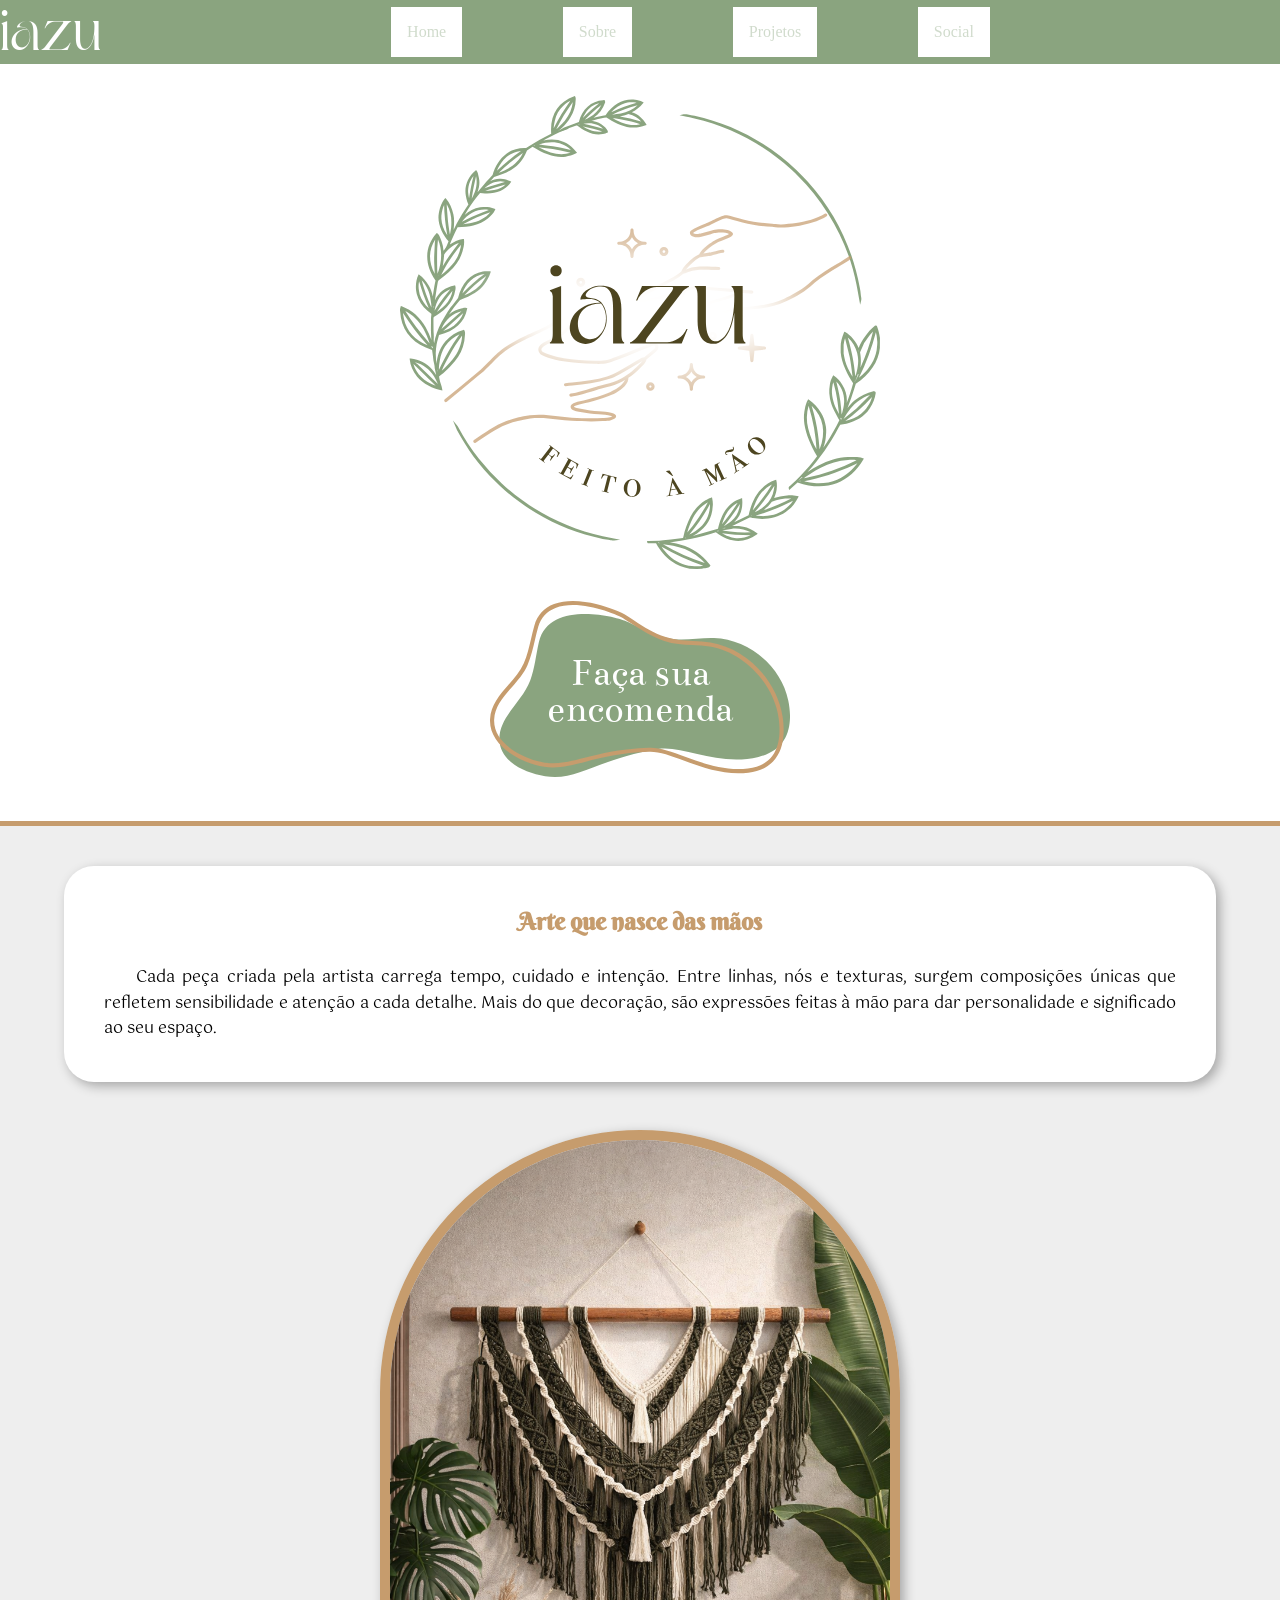
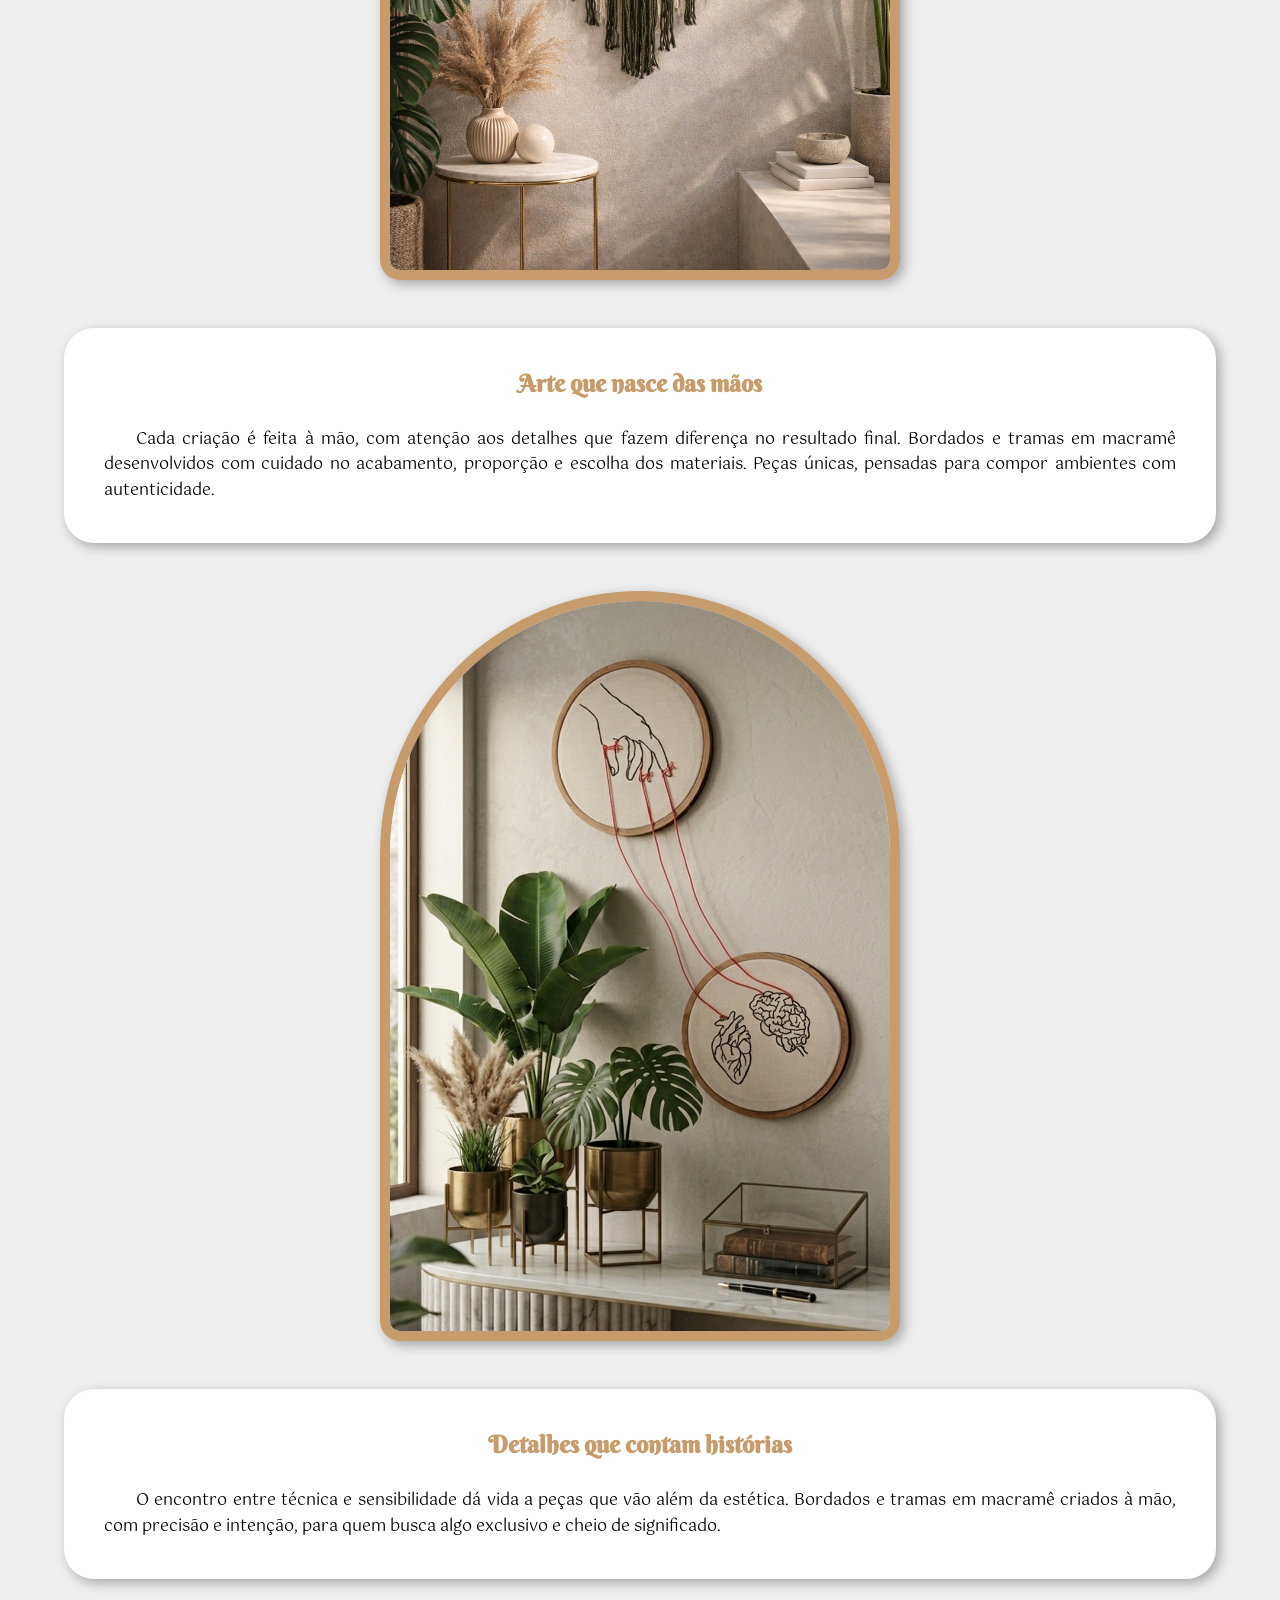
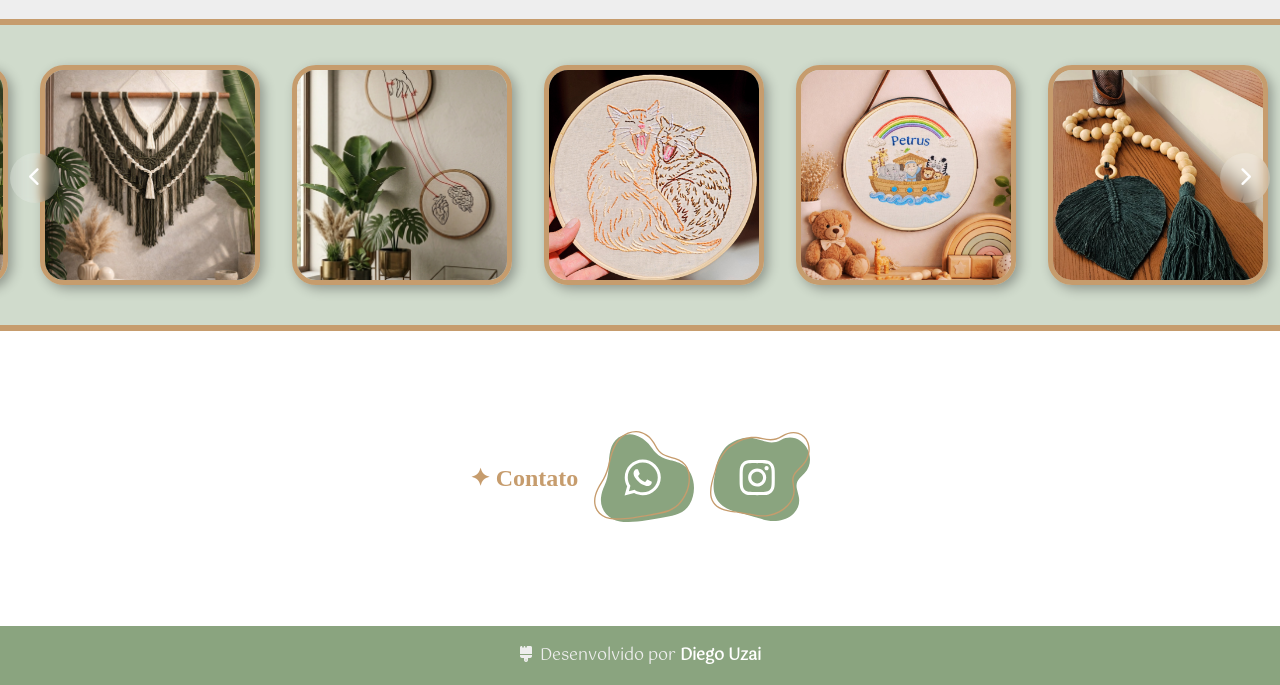
==== index.html @ a3e5a500 "ok" ====
<!doctype html>
<html lang="pt-br">
  <head>
    <meta charset="UTF-8" />
    <meta name="viewport" content="width=device-width, initial-scale=1.0" />
    <link rel="preconnect" href="https://fonts.googleapis.com">
    <link rel="preconnect" href="https://fonts.gstatic.com" crossorigin>
    <link href="https://fonts.googleapis.com/css2?family=Bentham&family=Berkshire+Swash&family=Gotu&display=swap" rel="stylesheet">
    <link rel="shortcut icon" href="img/favicon.svg" type="image/x-icon">

    <link rel="stylesheet" href="https://cdnjs.cloudflare.com/ajax/libs/font-awesome/6.5.0/css/all.min.css">

    <!-- Descrição (SEO) -->
    <meta
      name="description"
      content="Artesanato, handmade, feito à mão. Bordado, macrame, croche."
    />
    <title>IAZU Handmade</title>
    <link rel="stylesheet" href="style/style.css" />
  </head>
  <body>
    <header>

      <!-- Burger -->
      <button class="burger" id="burger">
        <span></span>
        <span></span>
        <span></span>
      </button>

      <a href="#home" class="logo-header">iazu</a>

      <nav id="nav" class="nav">
        <ul>
          <li><a href="#hero">Home</a></li>
          <li><a href="#sobre">Sobre</a></li>
          <li><a href="#projetos">Projetos</a></li>
          <li><a href="#social">Social</a></li>
        </ul>
      </nav>
    </header>

        <!-- Burger -->
    <div class="overlay" id="overlay"></div>
        
      <!-- HERO  -->
      <section id="hero" class="hero">
        <div class="logo">
          <img src="img/logo-r.svg" alt="Logo do site iazu" />
        </div>

        <div class="cta-button">
          <a href="https://wa.me/5543999627925?text=Olá%20gostaria%20de%20mais%20informações." target="_blank" rel="noopener noreferrer nofollow">
            <h2>Faça sua <br>encomenda</h2>
            <img src="img/cta-button.svg" alt="Botão para fazer encomendas" class="cta">
          </a>
        </div>
      </section>

      <!-- FIM HERO  -->

      <div class="line">
          <span></span>
        </div>
      

        <main>
          <div class="teste">
            <section>
              <div class="card">
                <h2>Arte que nasce das mãos</h2>
                <p>Cada peça criada pela artista carrega tempo, cuidado e intenção. Entre linhas, nós e texturas, surgem composições únicas que refletem sensibilidade e atenção a cada detalhe. Mais do que decoração, são expressões feitas à mão para dar personalidade e significado ao seu espaço.</p>
              </div>
            </section>
            <section class="arco">
              <div class="frame">
                <img src="img/pics/ft01.png" alt="">
              </div>
            </section>
            <section>
              <div class="card">
                <h2>Arte que nasce das mãos</h2>
                <p>Cada criação é feita à mão, com atenção aos detalhes que fazem diferença no resultado final. Bordados e tramas em macramê desenvolvidos com cuidado no acabamento, proporção e escolha dos materiais. Peças únicas, pensadas para compor ambientes com autenticidade.</p>
              </div>
            </section>
            <section class="arco">
              <div class="frame">
                <img src="img/pics/ft02.png" alt="">
              </div>
            </section>
            <section>
              <div class="card">
                <h2>Detalhes que contam histórias</h2>
                <p>O encontro entre técnica e sensibilidade dá vida a peças que vão além da estética. Bordados e tramas em macramê criados à mão, com precisão e intenção, para quem busca algo exclusivo e cheio de significado.</p>
              </div>
            </section>
          </div>
        </main>
        <div class="line">
          <span></span>
        </div>
      </section>

      <!-- GALERIA DE FOTOS -->

      <section class="gallery">

        <button class="gallery-prev">
          <i class="fa-solid fa-chevron-left"></i>
        </button>

        <div class="gallery-track">
          <img src="img/pics/ft01.png" alt="Projeto 1">
          <img src="img/pics/ft02.png" alt="Projeto 2">
          <img src="img/pics/ft03.jpg" alt="Projeto 3">
          <img src="img/pics/ft04.jpg" alt="Projeto 4">
          <img src="img/pics/ft05.jpg" alt="Projeto 5">
          <img src="img/pics/ft06.jpg" alt="Projeto 6">
          <img src="img/pics/ft07.jpg" alt="Projeto 7">
          <img src="img/pics/ft08.jpg" alt="Projeto 8">
          <img src="img/pics/ft09.jpg" alt="Projeto 9">
          <img src="img/pics/ft10.jpg" alt="Projeto 10">
          <img src="img/pics/ft11.jpg" alt="Projeto 11">
          <img src="img/pics/ft12.jpg" alt="Projeto 12">
          <img src="img/pics/ft13.jpg" alt="Projeto 13">
          <img src="img/pics/ft14.jpg" alt="Projeto 14">
          <img src="img/pics/ft15.jpg" alt="Projeto 15">
          <img src="img/pics/ft16.jpg" alt="Projeto 16">
          <img src="img/pics/ft17.jpg" alt="Projeto 17">
          <img src="img/pics/ft18.jpg" alt="Projeto 18">
          <img src="img/pics/ft19.jpg" alt="Projeto 19">
          <img src="img/pics/ft20.jpg" alt="Projeto 20">
          <img src="img/pics/ft21.jpg" alt="Projeto 21">
          <img src="img/pics/ft22.jpg" alt="Projeto 22">
          <img src="img/pics/ft23.jpg" alt="Projeto 23">
        </div>

        <button class="gallery-next">
          <i class="fa-solid fa-chevron-right"></i>
        </button>
        <div class="line">
          <span></span>
        </div>

      </section>

      <section class="contato">
        <h2>✦ Contato</h2>

        <div class="cta-button">
          <a href="https://wa.me/5543999627925?text=Olá%20gostaria%20de%20mais%20informações." target="_blank" rel="noopener noreferrer nofollow">
            <img src="img/whats.svg" alt="Botão para etrar em contato pelo whatsapp" class="cta">
          </a>
        </div>

        <div class="cta-button">
          <a href="https://www.instagram.com/iazu_handmade" target="_blank" rel="noopener noreferrer nofollow">
            <img src="img/inst.svg" alt="Botão para ir para o instagram" class="cta">
          </a>
        </div>
      </section>
      






      
      <div class="lightbox" id="lightbox">
        <img src="" alt="">
          <button class="prev">&#10094;</button>
          <!-- <img src="img/favicon.svg" alt=""> -->
          <button class="next">&#10095;</button>
      </div>
          
      <script src="script.js"></script> <!-- Burger -->
  </body>
  <footer>
    <i class="fa-solid fa-brush"></i>&nbsp;&nbsp;Desenvolvido por <a href="https://wa.me/5543984137674">Diego Uzai</a>
  </footer>
</html>
---- style/style.css ----
@charset "UTF-8";

/* ============================================================
   RESET
   ============================================================ */
* {
  margin: 0;
  padding: 0;
  box-sizing: border-box;
}

/* ============================================================
   FONTES
   ============================================================ */
@font-face {
  font-family: 'Dream Avenue';
  src: url('../fonts/dream-avenue.woff2') format('woff2'),
       url('../fonts/dream-avenue.woff') format('woff');
  font-weight: normal;
  font-style: normal;
}

.berkshire-swash-regular {
  font-family: "Berkshire Swash", serif;
  font-weight: 400;
  font-style: normal;
}
.gotu-regular {
  font-family: "Gotu", sans-serif;
  font-weight: 400;
  font-style: normal;
}
.bentham-regular {
  font-family: "Bentham", serif;
  font-weight: 400;
  font-style: normal;
}

/* ============================================================
   VARIÁVEIS
   ============================================================ */
:root {
  --marrom: #4d4520;
  --mostarda: #C69C6D;
  --verde: #8aa47f;
  --verde-cla: #d0dbcc;
  --cinza-t: #727272;
  --cinza-c: #EEEEEE;
  --branco: #ffffff;
  --titulo: "Berkshire Swash", serif;
  --texto: "Gotu", sans-serif;
  --serif: "Bentham", serif;
}

/* ============================================================
   HEADER
   ============================================================ */
header {
  display: flex;
  height: 4rem;
  background-color: var(--verde);
  align-items: center;
}

header .logo-header {
  text-decoration: none;
  color: var(--branco);
  font-family: 'Dream Avenue' !important;
  font-size: 3.75rem;
}

/* ============================================================
   NAVEGAÇÃO — base: mobile (nav fechada, burger visível)
   ============================================================ */
.burger {
  display: flex; /* visível no mobile */
  padding: 0 1.25rem;
  flex-direction: column;
  gap: 0.375rem;
  background: none;
  border: none;
  cursor: pointer;
}

.burger span {
  border-radius: 5px;
  width: 2.2rem;
  height: 0.3rem;
  background: white;
}

.nav {
  /* mobile: nav fica fora da tela à direita */
  position: fixed;
  z-index: 1000;
  top: 0;
  right: -100%;
  width: 250px;
  height: 100vh;
  background: #8fa17f;
  transition: right 0.3s;
  padding-top: 80px;
}

.nav ul {
  display: flex;
  flex-direction: column;
  gap: 20px;
  padding-left: 20px;
  list-style: none;
}

.nav a {
  display: flex;
  background-color: var(--branco);
  padding: 1rem;
  color: var(--verde-cla);
  text-decoration: none;
}

.nav.active {
  right: 0;
}

.overlay {
  position: fixed;
  z-index: 900;
  inset: 0;
  background: #ffffff74;
  display: none;
}

.overlay.active {
  display: block;
}

/* ============================================================
   HERO
   ============================================================ */
.hero .logo {
  padding: 2rem 0;
  background-color: var(--branco);
}

.hero .logo img {
  display: flex;
  margin: auto;
  width: 85vw;
  max-width: 30rem;
}

/* ============================================================
   BOTÃO CTA
   ============================================================ */
  .cta-button{
    transition: .2s;
  }

  .hero .cta-button {
  display: flex;
  width: clamp(180px, 60vw, 300px);
  margin: 0 auto 2.5rem;
  justify-content: center;
}

.hero .cta-button a {
  position: relative;
  display: inline-block;
  text-decoration: none;
}

.hero .cta-button h2 {
  position: absolute;
  top: 50%;
  left: 50%;
  transform: translate(-50%, -50%);
  font-size: clamp(1.2rem, 8vw, 2.5rem);
  font-family: var(--serif);
  line-height: 0.9;
  font-weight: 10;
  color: var(--branco);
  text-align: center;
  z-index: 2;
}

.hero .cta-button img {
  width: 100%;
}

/* ============================================================
   LINHA DECORATIVA
   ============================================================ */
.line {
  height: 0.35rem;
  background: var(--mostarda);
}

/* ============================================================
   MAIN
   ============================================================ */
main {
  background-color: var(--cinza-c);
  padding: 2.5rem 0;
}

/* ============================================================
   CARDS
   ============================================================ */
.card {
  display: flex;
  margin: auto;
  flex-direction: column;
  width: 90vw;
  padding: 2.5rem;
  background-color: #ffffff;
  border-radius: 1.875rem;
  box-shadow: 0.25rem 0.25rem 0.75rem rgba(0, 0, 0, 0.3);
}

.card h2 {
  color: var(--mostarda);
  font-family: var(--titulo);
  text-align: center;
  padding-bottom: 1.8rem;
}

.card p {
  font-family: var(--texto);
  text-align: justify;
  line-height: 1.6;
  text-indent: 2em;
}

/* ============================================================
   ARCO / FRAME
   ============================================================ */
.frame {
  display: flex;
  margin: 3rem auto;
  border: 10px solid var(--mostarda);
  width: 90vw;
  max-width: 520px;
  aspect-ratio: 520 / 750;
  border-radius: 50% 50% 20px 20px / 35% 35% 20px 20px;
  overflow: hidden;
  box-shadow: 0.25rem 0.25rem 0.75rem rgba(0, 0, 0, 0.3);
}

.frame img {
  width: 100%;
  height: 100%;
  object-fit: cover;
}

/* ============================================================
   GALERIA — base: mobile (setas escondidas, scroll livre)
   ============================================================ */
.gallery {
  position: relative;
}

/* Setas escondidas no mobile — o usuário arrasta com o dedo */
.gallery-prev,
.gallery-next {
  display: none;
}

.gallery-track {
  background-color: var(--verde-cla);
  display: flex;
  gap: 2rem;
  overflow-x: auto;
  cursor: grab;
  scroll-snap-type: x mandatory;
  scroll-behavior: smooth;
  padding: 2.5rem;
  user-select: none;
  -webkit-user-drag: none;
}

.gallery-track img {
  flex: 0 0 auto;
  width: clamp(165px, 40vw, 220px);
  height: clamp(165px, 40vw, 220px);
  object-fit: cover;
  border-radius: 1.5rem;
  border: 5px solid var(--mostarda);
  box-shadow: 0.25rem 0.25rem 0.75rem rgba(0, 0, 0, 0.3);
  cursor: pointer;
  -webkit-user-drag: none;
  transition: transform 0.35s ease, box-shadow 0.35s ease;
}

.gallery-track img:hover {
  transform: scale(1.05);
  box-shadow: 0 6px 18px rgba(0, 0, 0, 0.25);
}

.gallery-track.dragging {
  cursor: grabbing;
}

.gallery-track::-webkit-scrollbar {
  display: none;
}

/* ============================================================
   LIGHTBOX
   ============================================================ */
.lightbox {
  position: fixed;
  inset: 0;
  background: rgba(0, 0, 0, 0.9);
  display: flex;
  justify-content: center;
  align-items: center;
  opacity: 0;
  pointer-events: none;
  transition: opacity 0.3s;
  z-index: 9999;
}

.lightbox img {
  max-width: 90%;
  max-height: 90%;
  border-radius: 1rem;
  transition: transform 0.3s ease, opacity 0.3s ease;
}

.lightbox.active {
  opacity: 1;
  pointer-events: all;
}

.lightbox button {
  position: absolute;
  top: 50%;
  transform: translateY(-50%);
  width: 50px;
  height: 50px;
  display: flex;
  align-items: center;
  justify-content: center;
  background: rgba(255, 255, 255, 0.2);
  border: none;
  color: white;
  font-size: 1.2rem;
  cursor: pointer;
  border-radius: 50%;
  backdrop-filter: blur(5px);
}

.prev { left: 30px; }
.next { right: 30px; }

/* CONTATO */

.contato{
  display: flex;
  justify-content: center;
  align-items: center;
  gap: 1rem;
  padding: 100px;
}

.contato .cta-button{
  width: clamp(90px, 100px, 120px);
}

.contato h2{
  color: var(--mostarda);
}

footer{
  text-align: center;
  font-size: 1rem;
  background-color: var(--verde);
  font-family: "Gotu", sans-serif;;
  color: var(--cinza-c);
  padding: 1rem;
}

footer a{
  font-weight:bold;
  text-decoration: none;
  color: var(--branco);
  transition: .2s;
}

footer a:hover{
  color:rgb(84, 106, 48)
}

.cta-button:hover{
  transform: translateY(-3px) scale(1.05);
}

/* ============================================================
   BREAKPOINT — tablet e desktop (min-width: 769px)
   Tudo que MUDA ou APARECE a partir do tablet entra aqui.
   ============================================================ */
@media (min-width: 769px) {

  /* Burger some — nav vira barra horizontal */
  .burger {
    display: none;
  }

  .nav {
    position: static;   /* sai do fixed, volta ao fluxo normal */
    width: 100%;
    height: auto;
    background: transparent;
    padding-top: 0;
    transition: none;
  }

  .nav ul {
    flex-direction: row;
    justify-content: space-evenly;
    max-width: 50rem;
    margin: auto;
    gap: 0;
    padding-left: 0;
  }

  /* Setas da galeria aparecem no tablet/desktop */
  .gallery-prev,
  .gallery-next {
    display: flex;
    position: absolute;
    top: 50%;
    transform: translateY(-50%);
    width: 50px;
    height: 50px;
    align-items: center;
    justify-content: center;
    background: rgba(255, 255, 255, 0.2);
    border: none;
    color: white;
    font-size: 1.2rem;
    cursor: pointer;
    z-index: 10;
    border-radius: 50%;
    backdrop-filter: blur(5px);
    transition: background 0.3s ease;
  }

  .gallery-prev:hover,
  .gallery-next:hover {
    background: rgba(255, 255, 255, 0.35);
  }

  .gallery-prev { left: 10px; }
  .gallery-next { right: 10px; }
}

/* ============================================================
   BREAKPOINT — desktop grande (min-width: 1024px)
   ============================================================ */
@media (min-width: 1024px) {
  /* ajustes para telas maiores futuramente */
}

/* ============================================================
   BREAKPOINT — telas muito largas (min-width: 1400px)
   ============================================================ */
@media (min-width: 1400px) {
  /* ajustes para monitores grandes futuramente */
}
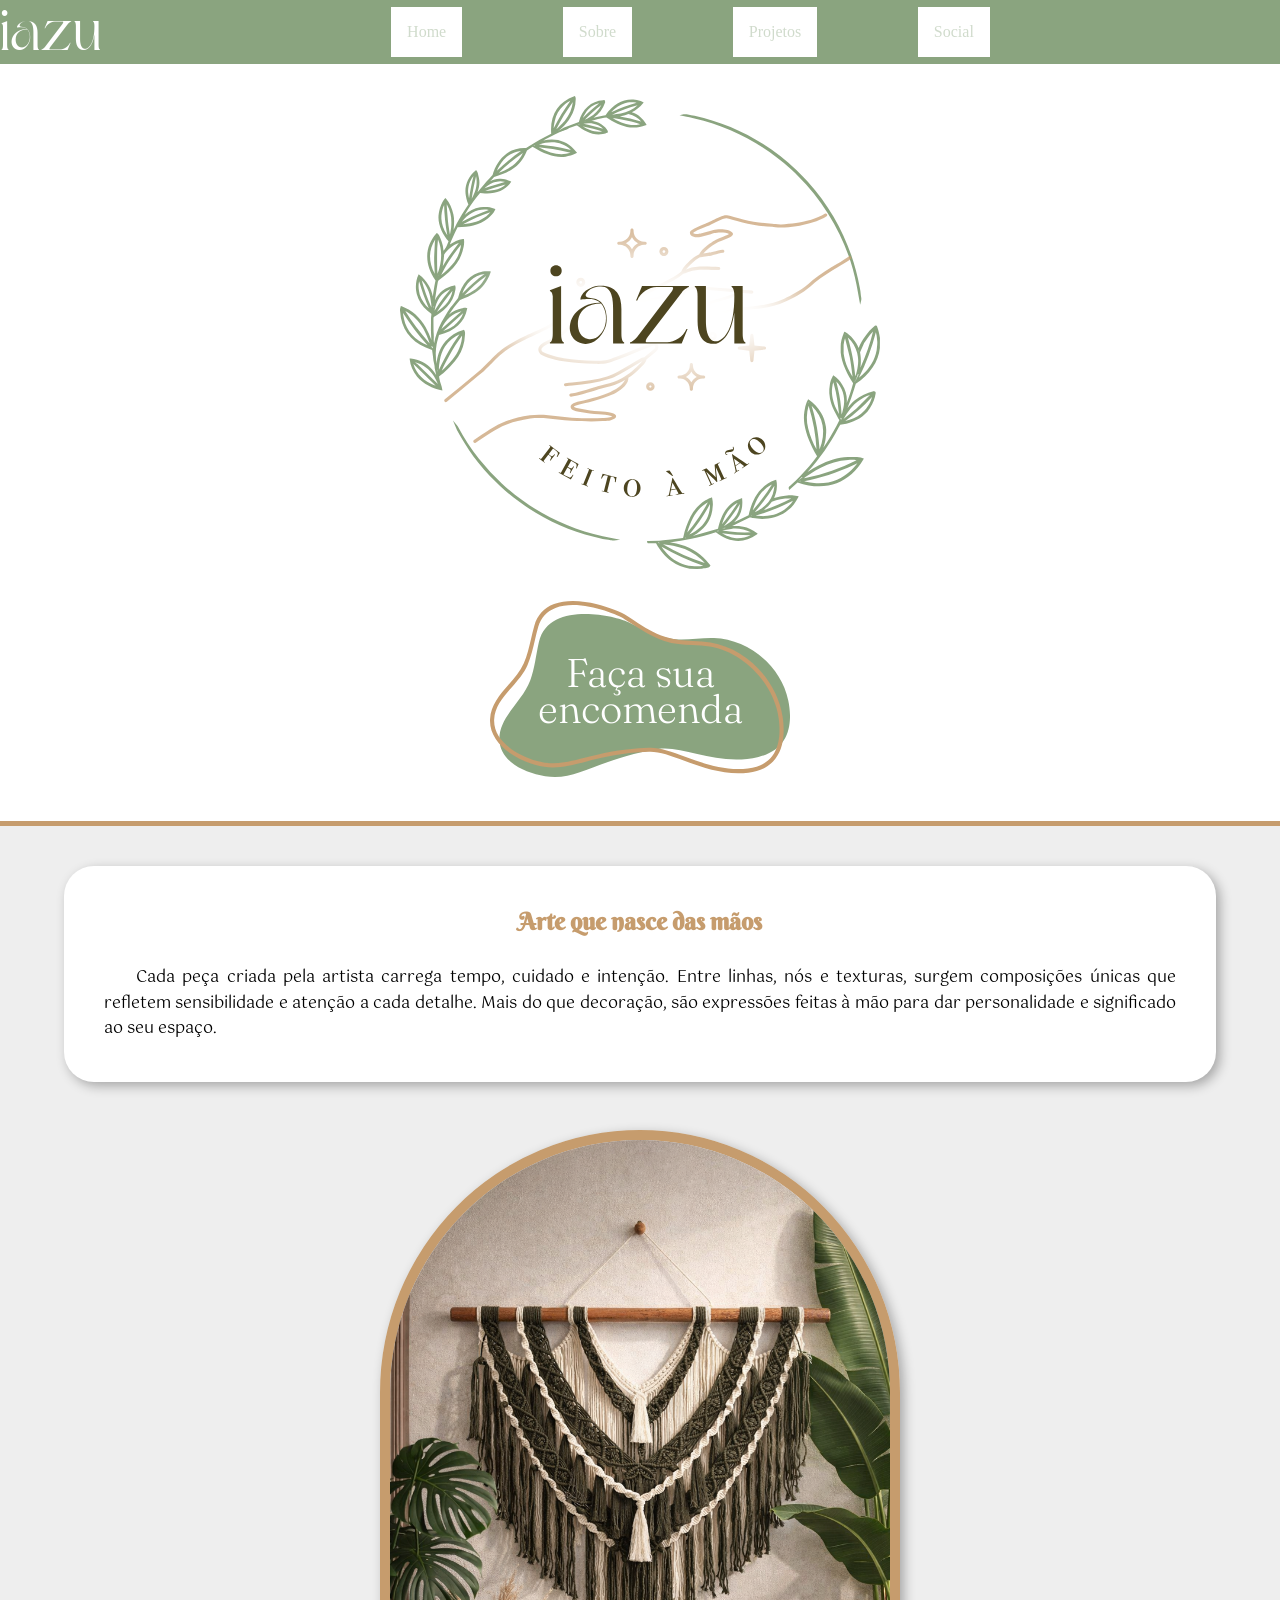
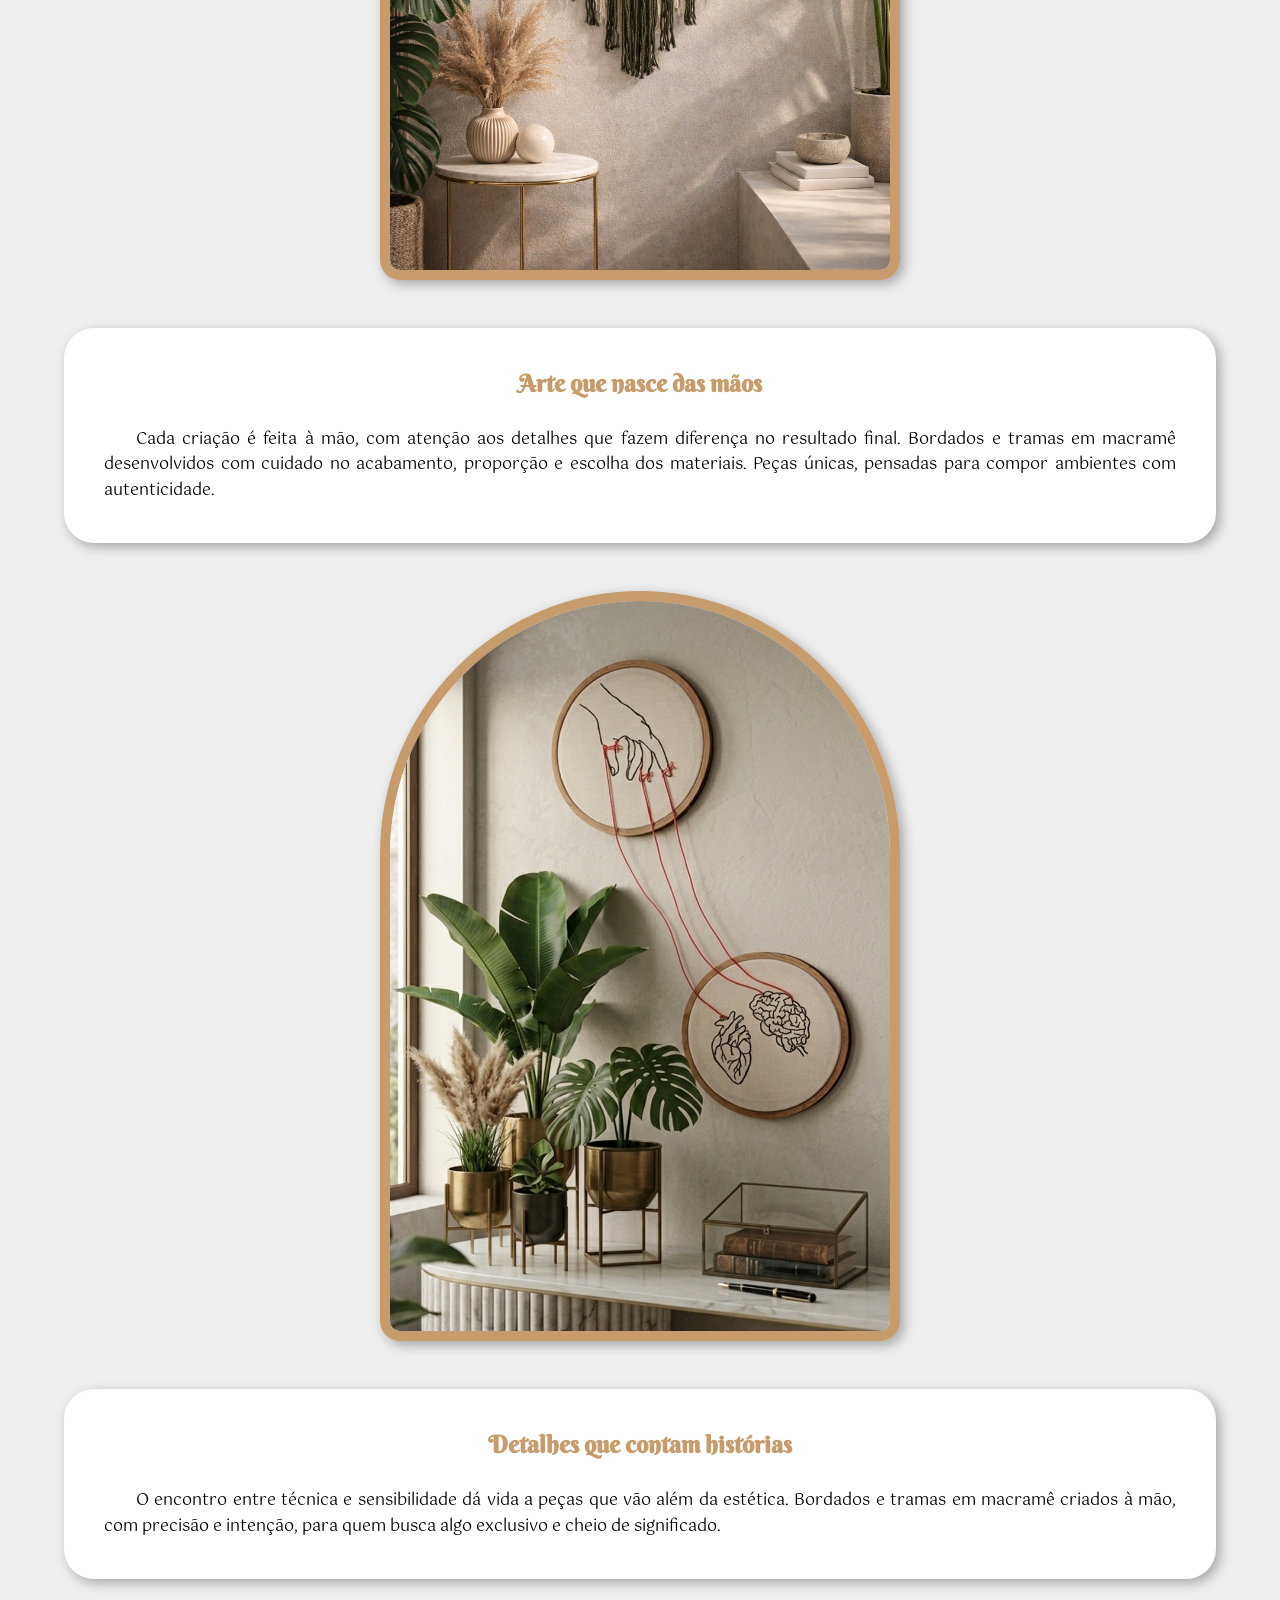
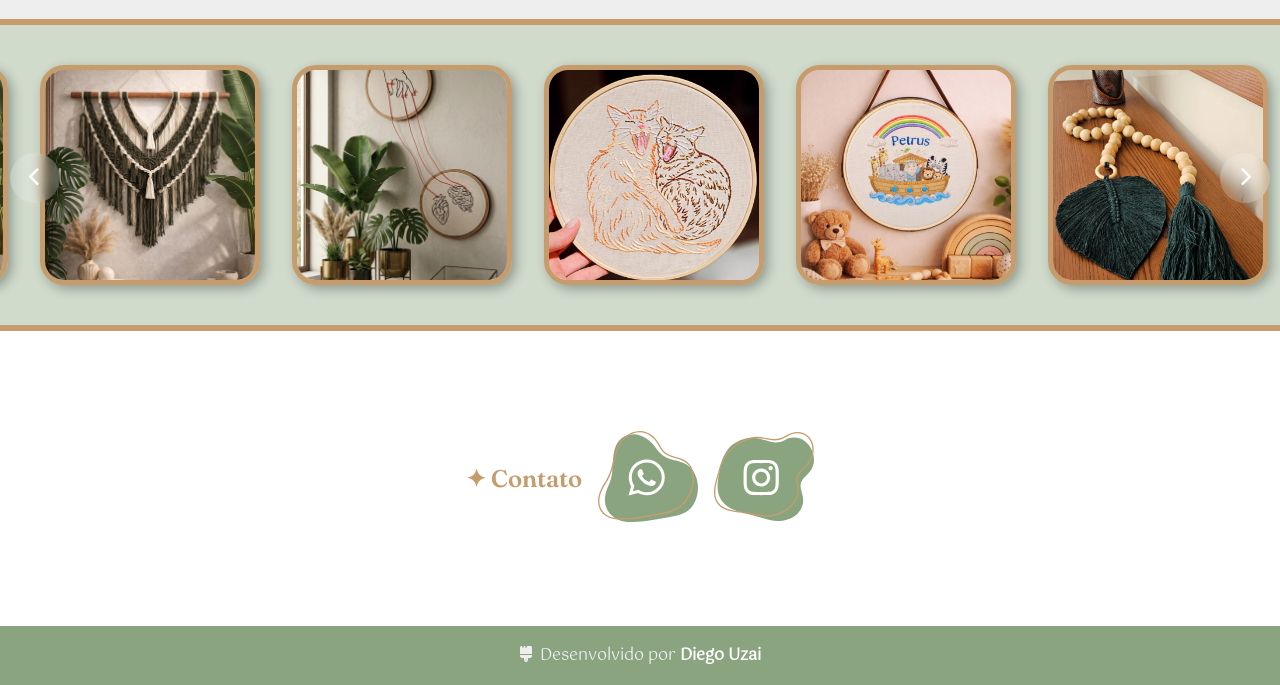
==== commit 70934a94: "font" ====
--- a/index.html
+++ b/index.html
@@ -7,6 +7,7 @@
     <link rel="preconnect" href="https://fonts.gstatic.com" crossorigin>
     <link href="https://fonts.googleapis.com/css2?family=Bentham&family=Berkshire+Swash&family=Gotu&display=swap" rel="stylesheet">
     <link rel="shortcut icon" href="img/favicon.svg" type="image/x-icon">
+    <link href="https://fonts.googleapis.com/css2?family=Fraunces:ital,opsz,wght@0,9..144,100..900;1,9..144,100..900&display=swap" rel="stylesheet">
 
     <link rel="stylesheet" href="https://cdnjs.cloudflare.com/ajax/libs/font-awesome/6.5.0/css/all.min.css">
 
--- a/style/style.css
+++ b/style/style.css
@@ -34,6 +34,17 @@
   font-family: "Bentham", serif;
   font-weight: 400;
   font-style: normal;
+}
+
+
+.fraunces -<uniquifier> {
+  font-family: "Fraunces", serif;
+  font-optical-sizing: auto;
+  font-weight: <weight>;
+  font-style: normal;
+  font-variation-settings:
+    "SOFT" 0,
+    "WONK" 0;
 }
 
 /* ============================================================
@@ -49,7 +60,7 @@
   --branco: #ffffff;
   --titulo: "Berkshire Swash", serif;
   --texto: "Gotu", sans-serif;
-  --serif: "Bentham", serif;
+  --serif: "Fraunces", serif;
 }
 
 /* ============================================================
@@ -174,10 +185,10 @@
   top: 50%;
   left: 50%;
   transform: translate(-50%, -50%);
-  font-size: clamp(1.2rem, 8vw, 2.5rem);
+  font-size: clamp(1.2rem, 5.5vw, 2.5rem);
   font-family: var(--serif);
   line-height: 0.9;
-  font-weight: 10;
+  font-weight: 300;
   color: var(--branco);
   text-align: center;
   z-index: 2;
@@ -368,6 +379,8 @@
 }
 
 .contato h2{
+  font-family: var(--serif);
+  font-weight: 600;
   color: var(--mostarda);
 }
 
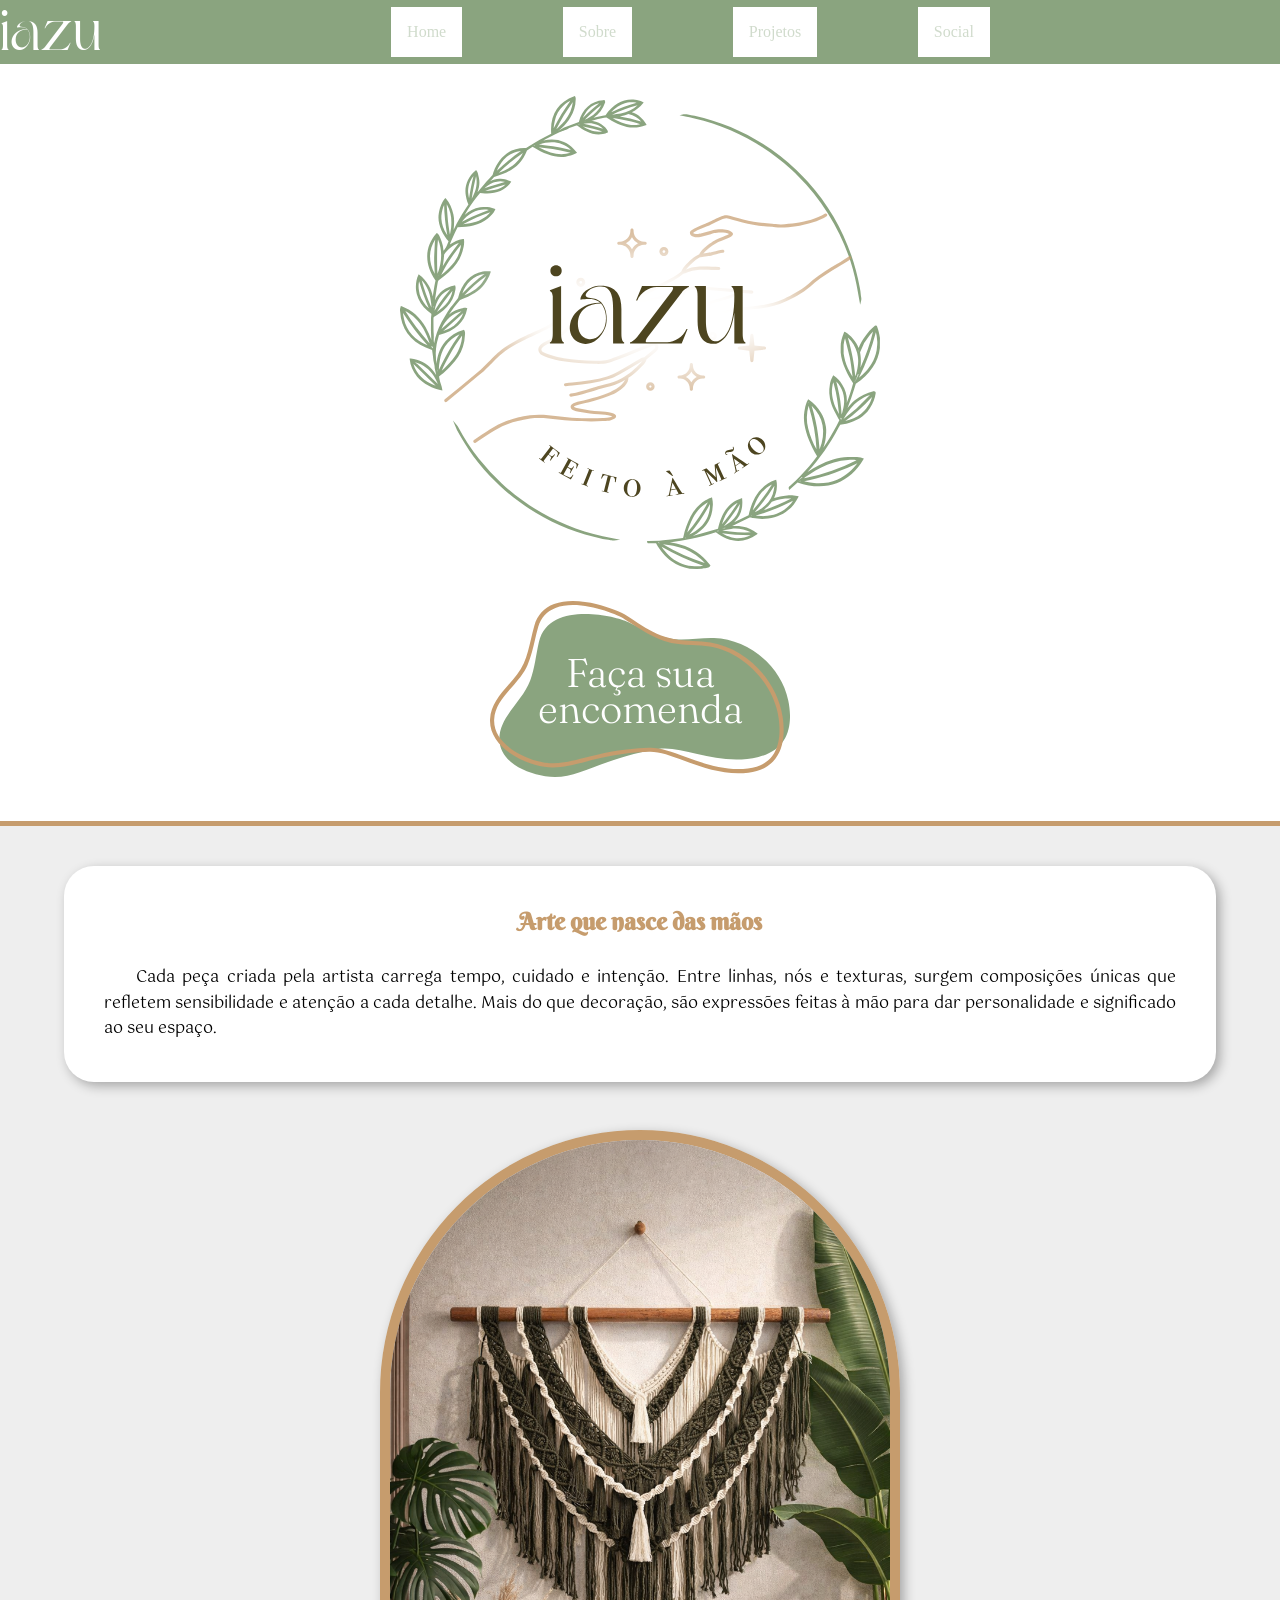
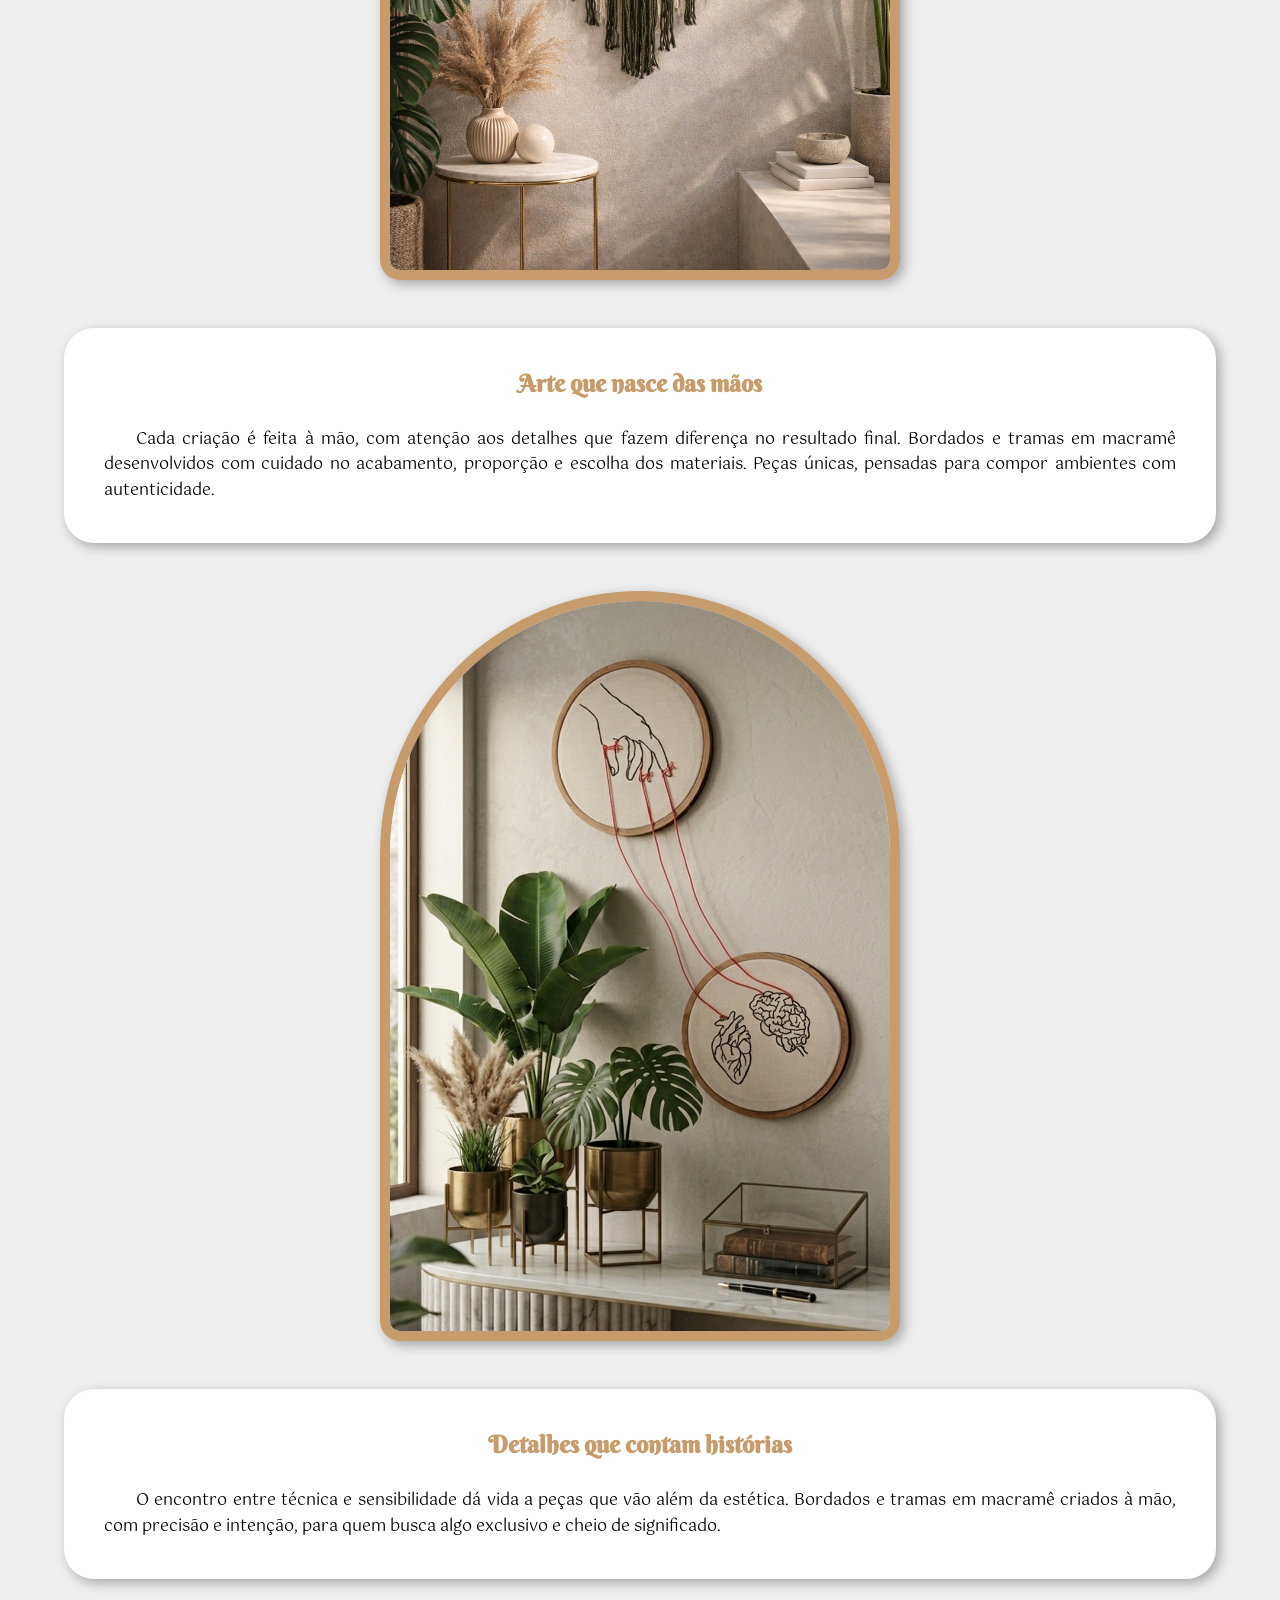
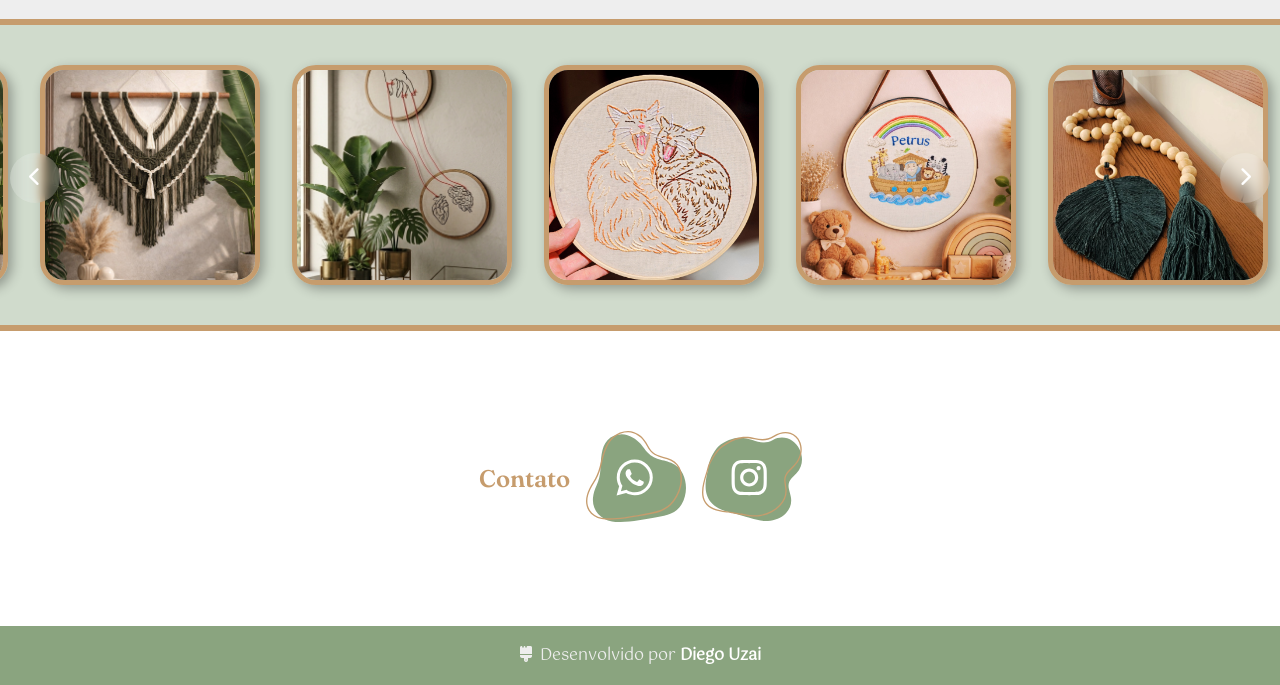
==== commit cb007886: "ok" ====
--- a/index.html
+++ b/index.html
@@ -146,7 +146,7 @@
       </section>
 
       <section class="contato">
-        <h2>✦ Contato</h2>
+        <h2>Contato</h2>
 
         <div class="cta-button">
           <a href="https://wa.me/5543999627925?text=Olá%20gostaria%20de%20mais%20informações." target="_blank" rel="noopener noreferrer nofollow">
@@ -160,6 +160,10 @@
           </a>
         </div>
       </section>
+     
+      <footer>
+        <i class="fa-solid fa-brush"></i>&nbsp;&nbsp;Desenvolvido por <a href="https://wa.me/5543984137674">Diego Uzai</a>
+      </footer>
       
 
 
@@ -177,7 +181,5 @@
           
       <script src="script.js"></script> <!-- Burger -->
   </body>
-  <footer>
-    <i class="fa-solid fa-brush"></i>&nbsp;&nbsp;Desenvolvido por <a href="https://wa.me/5543984137674">Diego Uzai</a>
-  </footer>
+  
 </html>
--- a/style/style.css
+++ b/style/style.css
@@ -37,10 +37,10 @@
 }
 
 
-.fraunces -<uniquifier> {
+.fraunces{
   font-family: "Fraunces", serif;
   font-optical-sizing: auto;
-  font-weight: <weight>;
+  font-weight: 500;
   font-style: normal;
   font-variation-settings:
     "SOFT" 0,
@@ -61,6 +61,7 @@
   --titulo: "Berkshire Swash", serif;
   --texto: "Gotu", sans-serif;
   --serif: "Fraunces", serif;
+  --shadow: 0.25rem 0.25rem 0.75rem rgba(0, 0, 0, 0.3);
 }
 
 /* ============================================================
@@ -225,7 +226,7 @@
   padding: 2.5rem;
   background-color: #ffffff;
   border-radius: 1.875rem;
-  box-shadow: 0.25rem 0.25rem 0.75rem rgba(0, 0, 0, 0.3);
+  box-shadow: var(--shadow);
 }
 
 .card h2 {
@@ -254,7 +255,7 @@
   aspect-ratio: 520 / 750;
   border-radius: 50% 50% 20px 20px / 35% 35% 20px 20px;
   overflow: hidden;
-  box-shadow: 0.25rem 0.25rem 0.75rem rgba(0, 0, 0, 0.3);
+  box-shadow: var(--shadow);
 }
 
 .frame img {
@@ -296,7 +297,7 @@
   object-fit: cover;
   border-radius: 1.5rem;
   border: 5px solid var(--mostarda);
-  box-shadow: 0.25rem 0.25rem 0.75rem rgba(0, 0, 0, 0.3);
+  box-shadow: var(--shadow);
   cursor: pointer;
   -webkit-user-drag: none;
   transition: transform 0.35s ease, box-shadow 0.35s ease;
@@ -371,7 +372,7 @@
   justify-content: center;
   align-items: center;
   gap: 1rem;
-  padding: 100px;
+  padding: 100px 0;
 }
 
 .contato .cta-button{
@@ -383,6 +384,7 @@
   font-weight: 600;
   color: var(--mostarda);
 }
+
 
 footer{
   text-align: center;
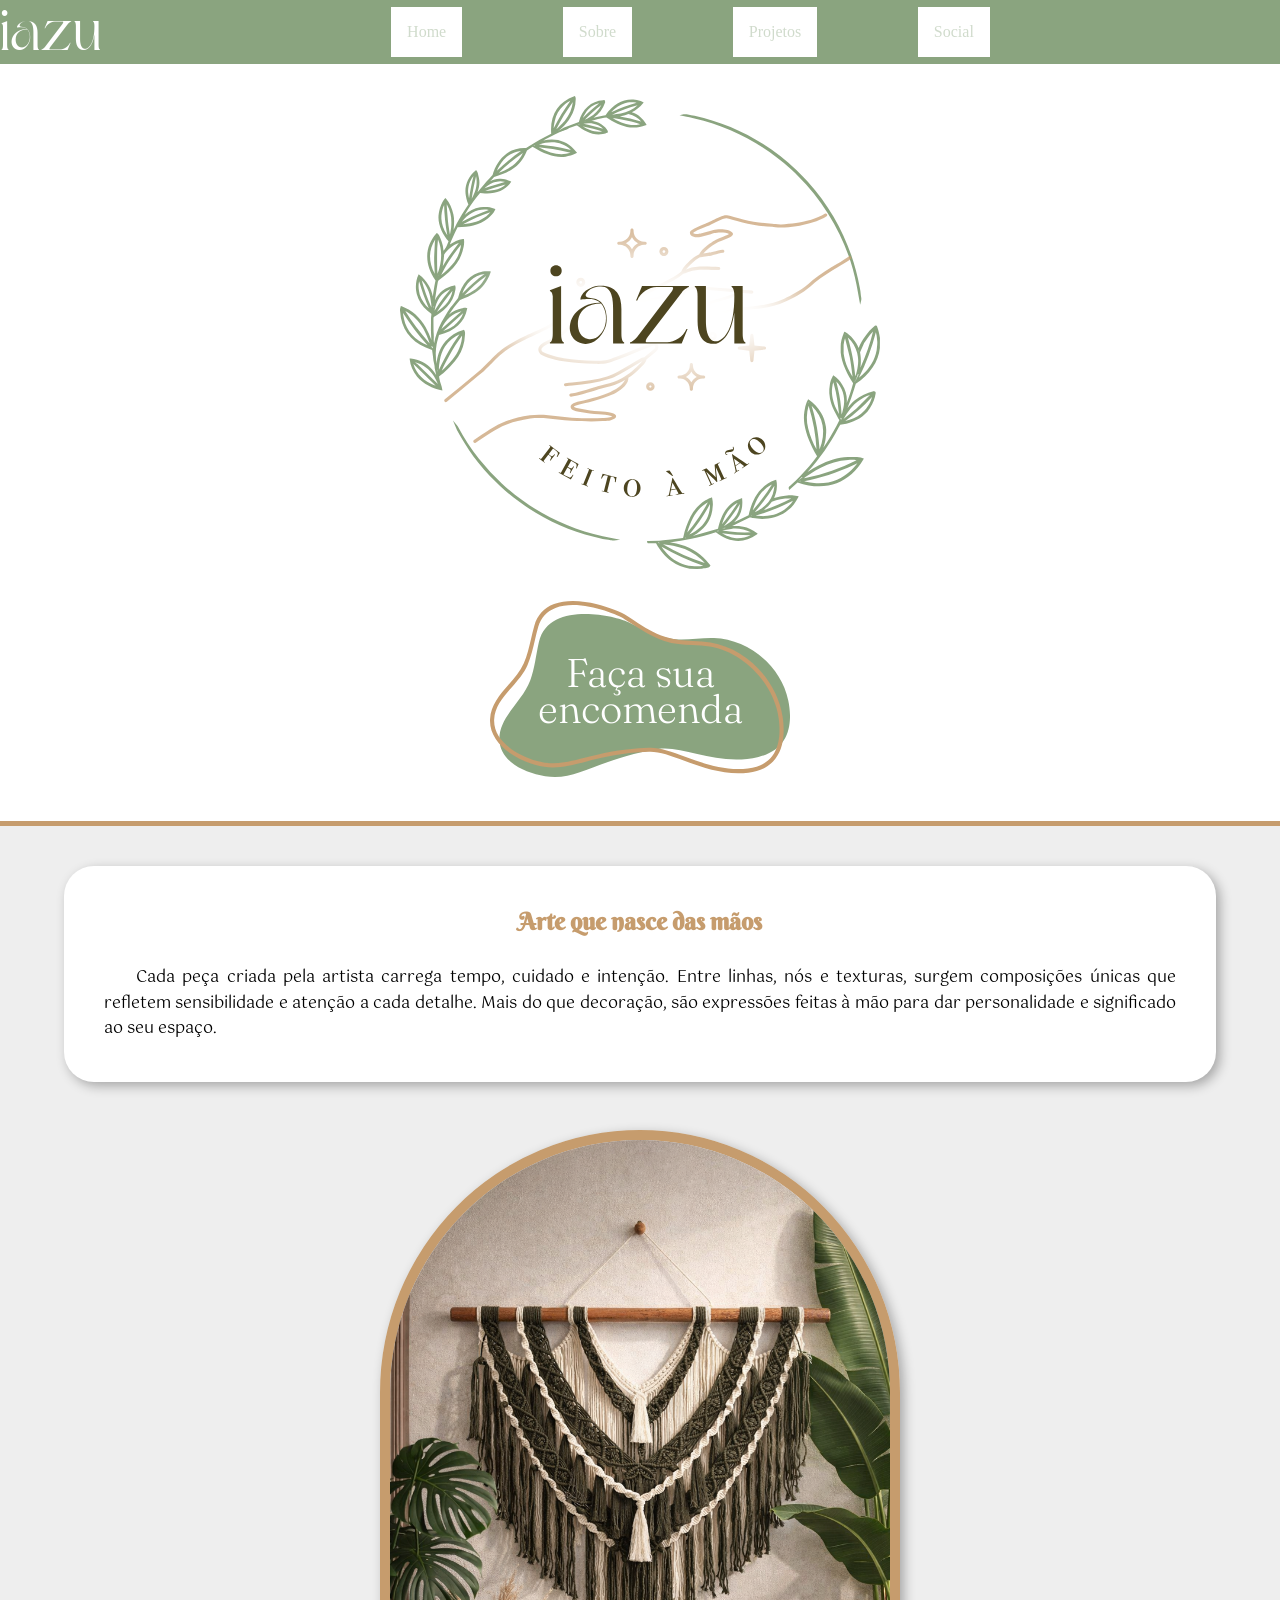
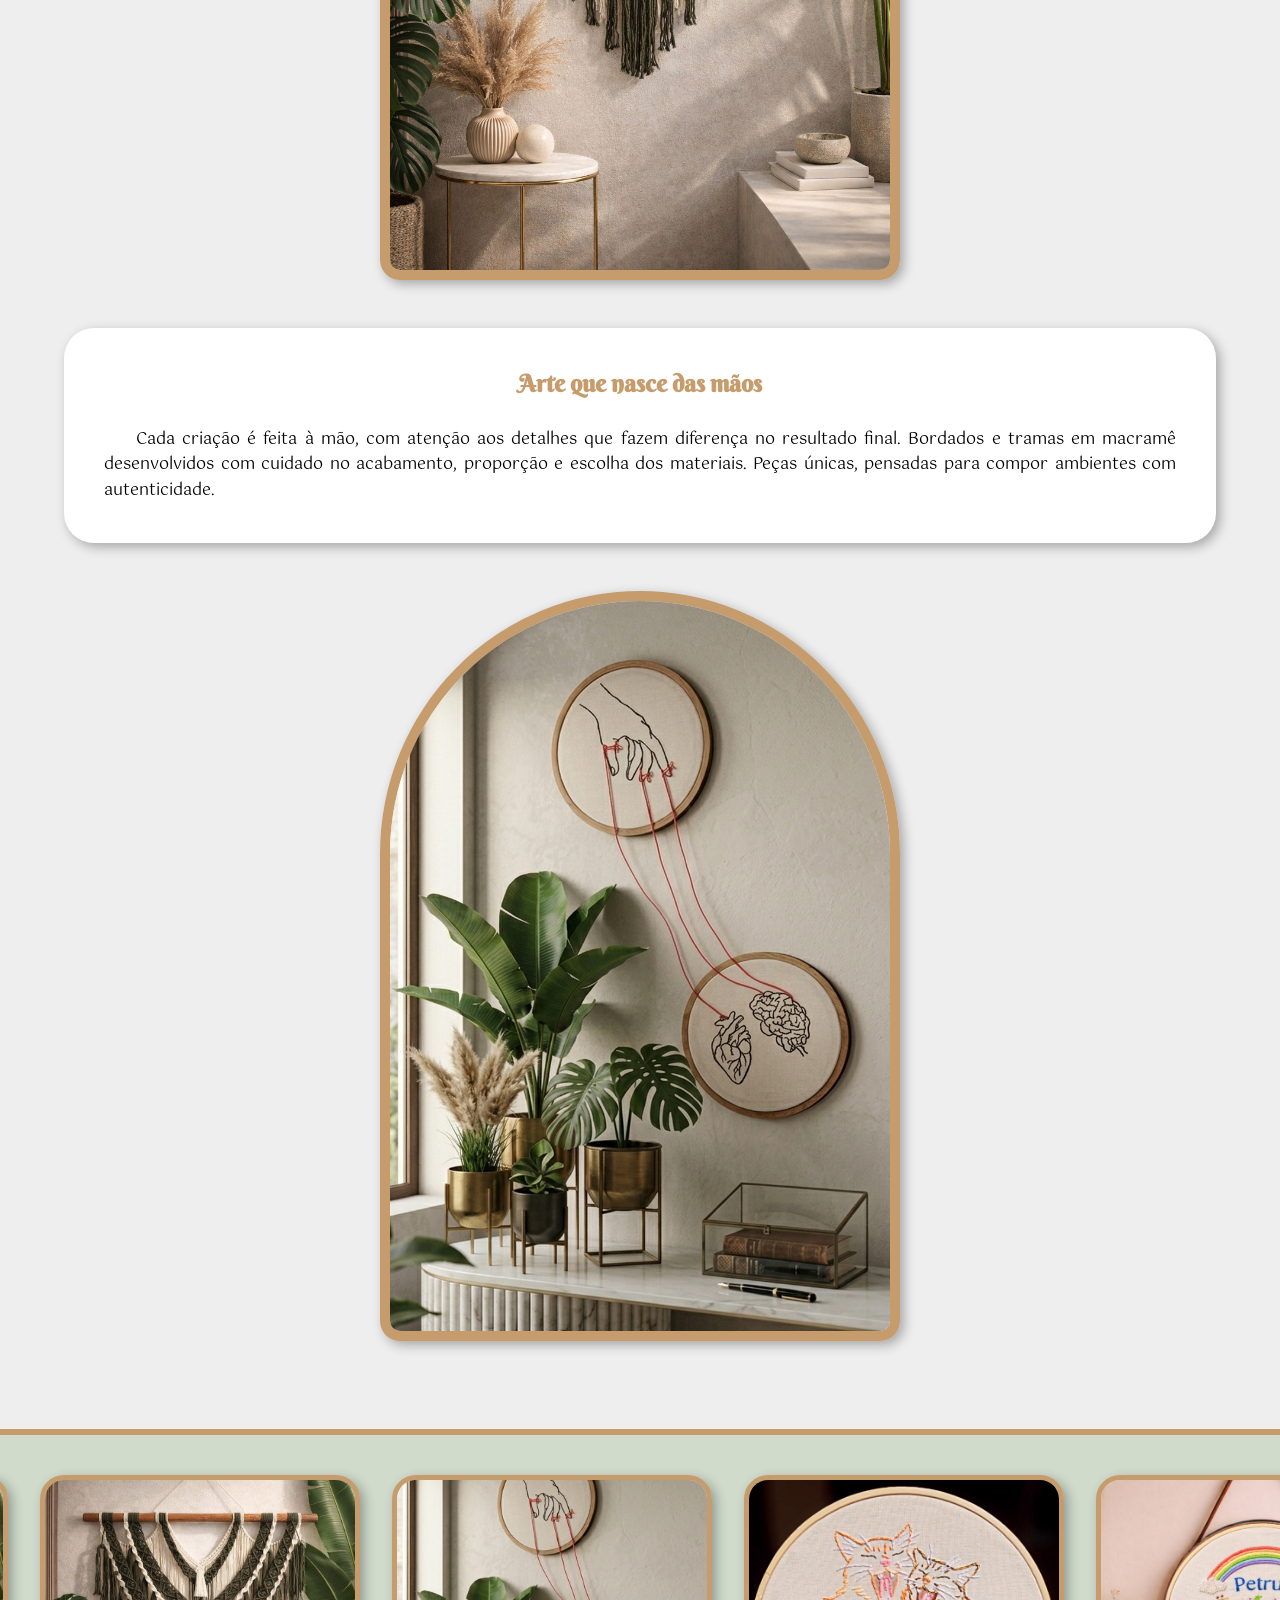
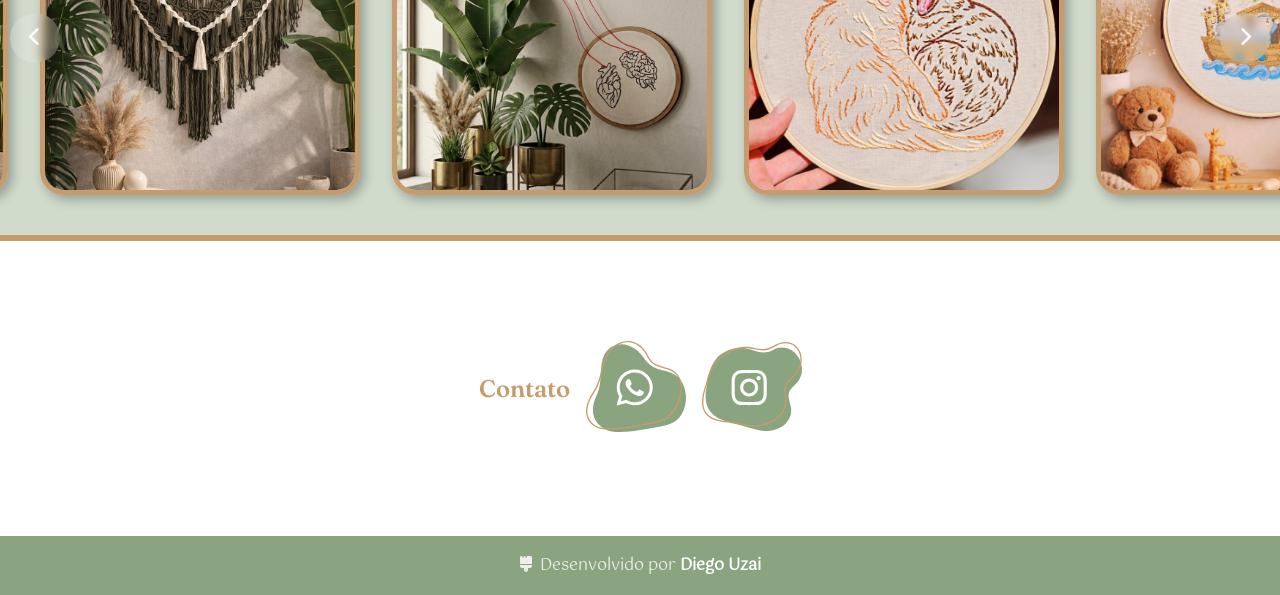
==== commit 643b60bf: "GALLERY" ====
--- a/index.html
+++ b/index.html
@@ -89,12 +89,6 @@
                 <img src="img/pics/ft02.png" alt="">
               </div>
             </section>
-            <section>
-              <div class="card">
-                <h2>Detalhes que contam histórias</h2>
-                <p>O encontro entre técnica e sensibilidade dá vida a peças que vão além da estética. Bordados e tramas em macramê criados à mão, com precisão e intenção, para quem busca algo exclusivo e cheio de significado.</p>
-              </div>
-            </section>
           </div>
         </main>
         <div class="line">
--- a/style/style.css
+++ b/style/style.css
@@ -290,10 +290,12 @@
   -webkit-user-drag: none;
 }
 
+/* CONTROLE DAS MINIATURAS */
+
 .gallery-track img {
   flex: 0 0 auto;
-  width: clamp(165px, 40vw, 220px);
-  height: clamp(165px, 40vw, 220px);
+  width: clamp(165px, 50vw, 320px);
+  height: clamp(165px, 50vw, 320px);
   object-fit: cover;
   border-radius: 1.5rem;
   border: 5px solid var(--mostarda);
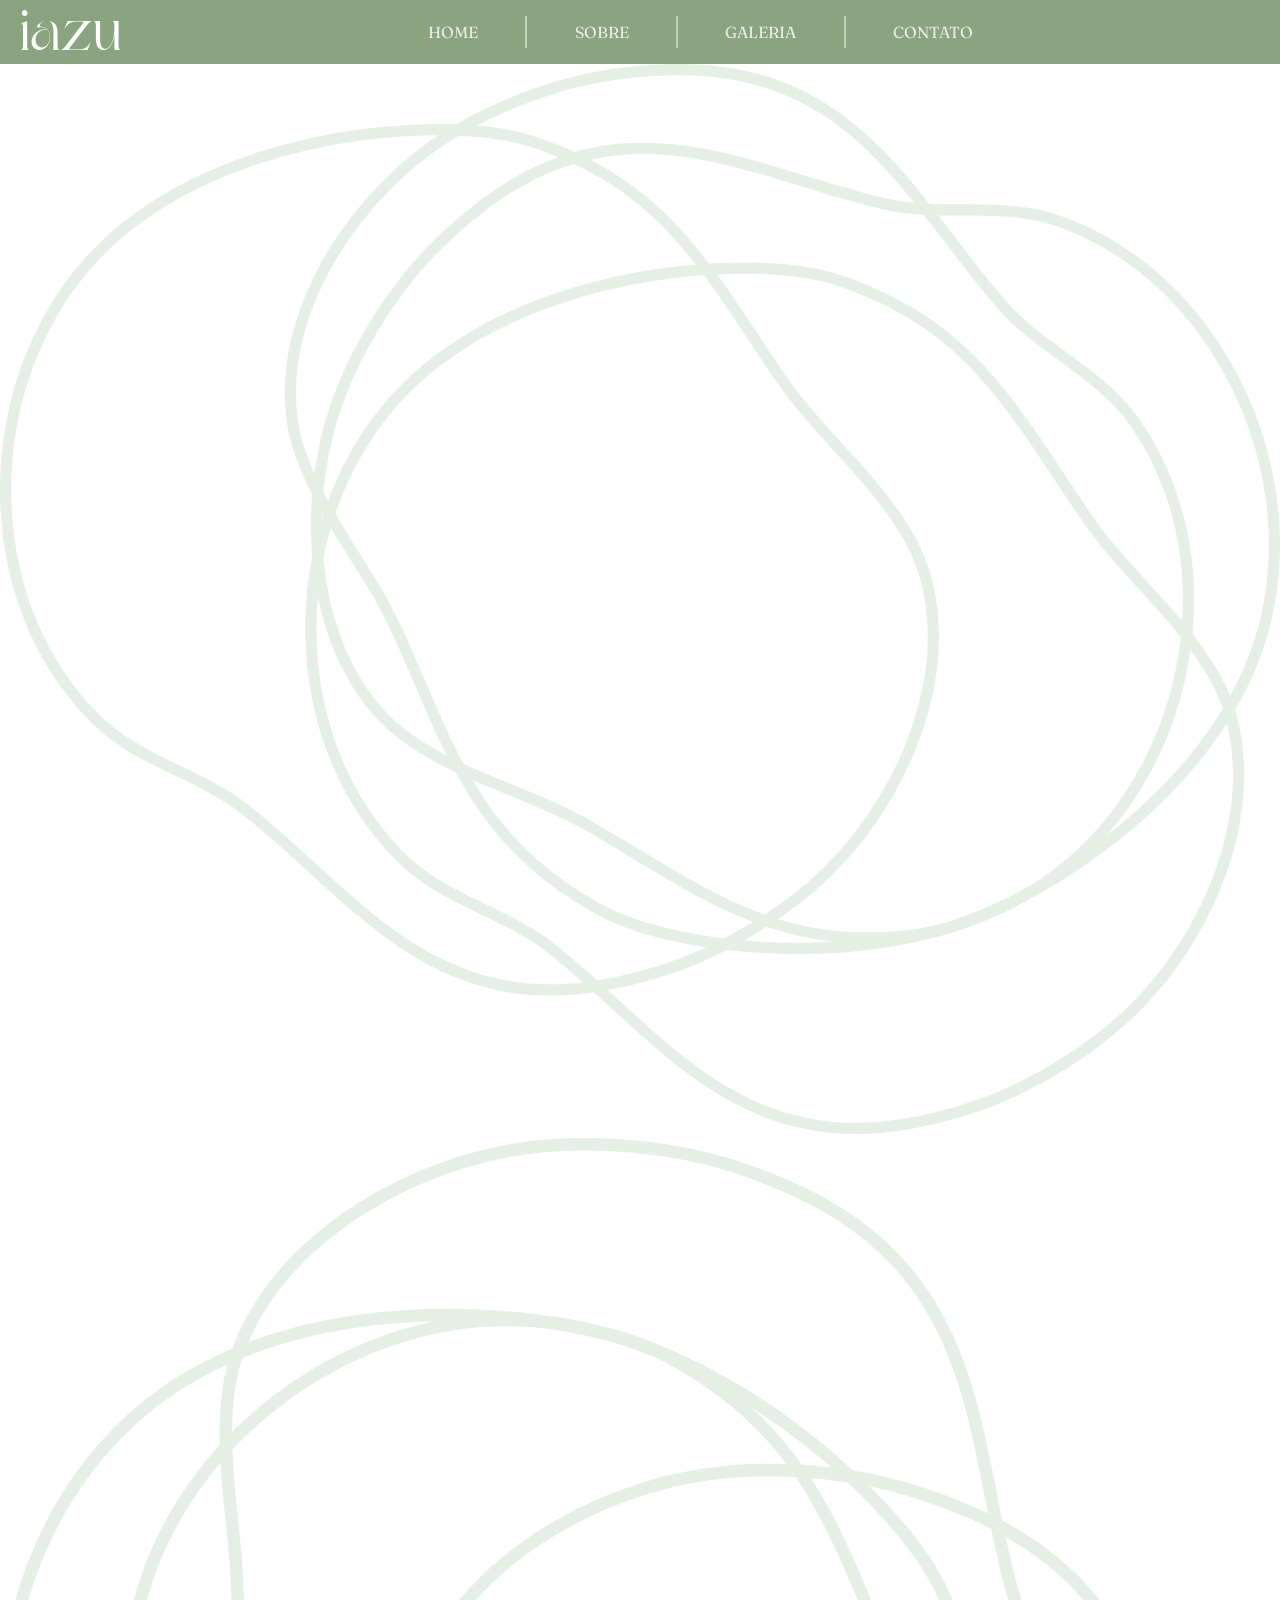
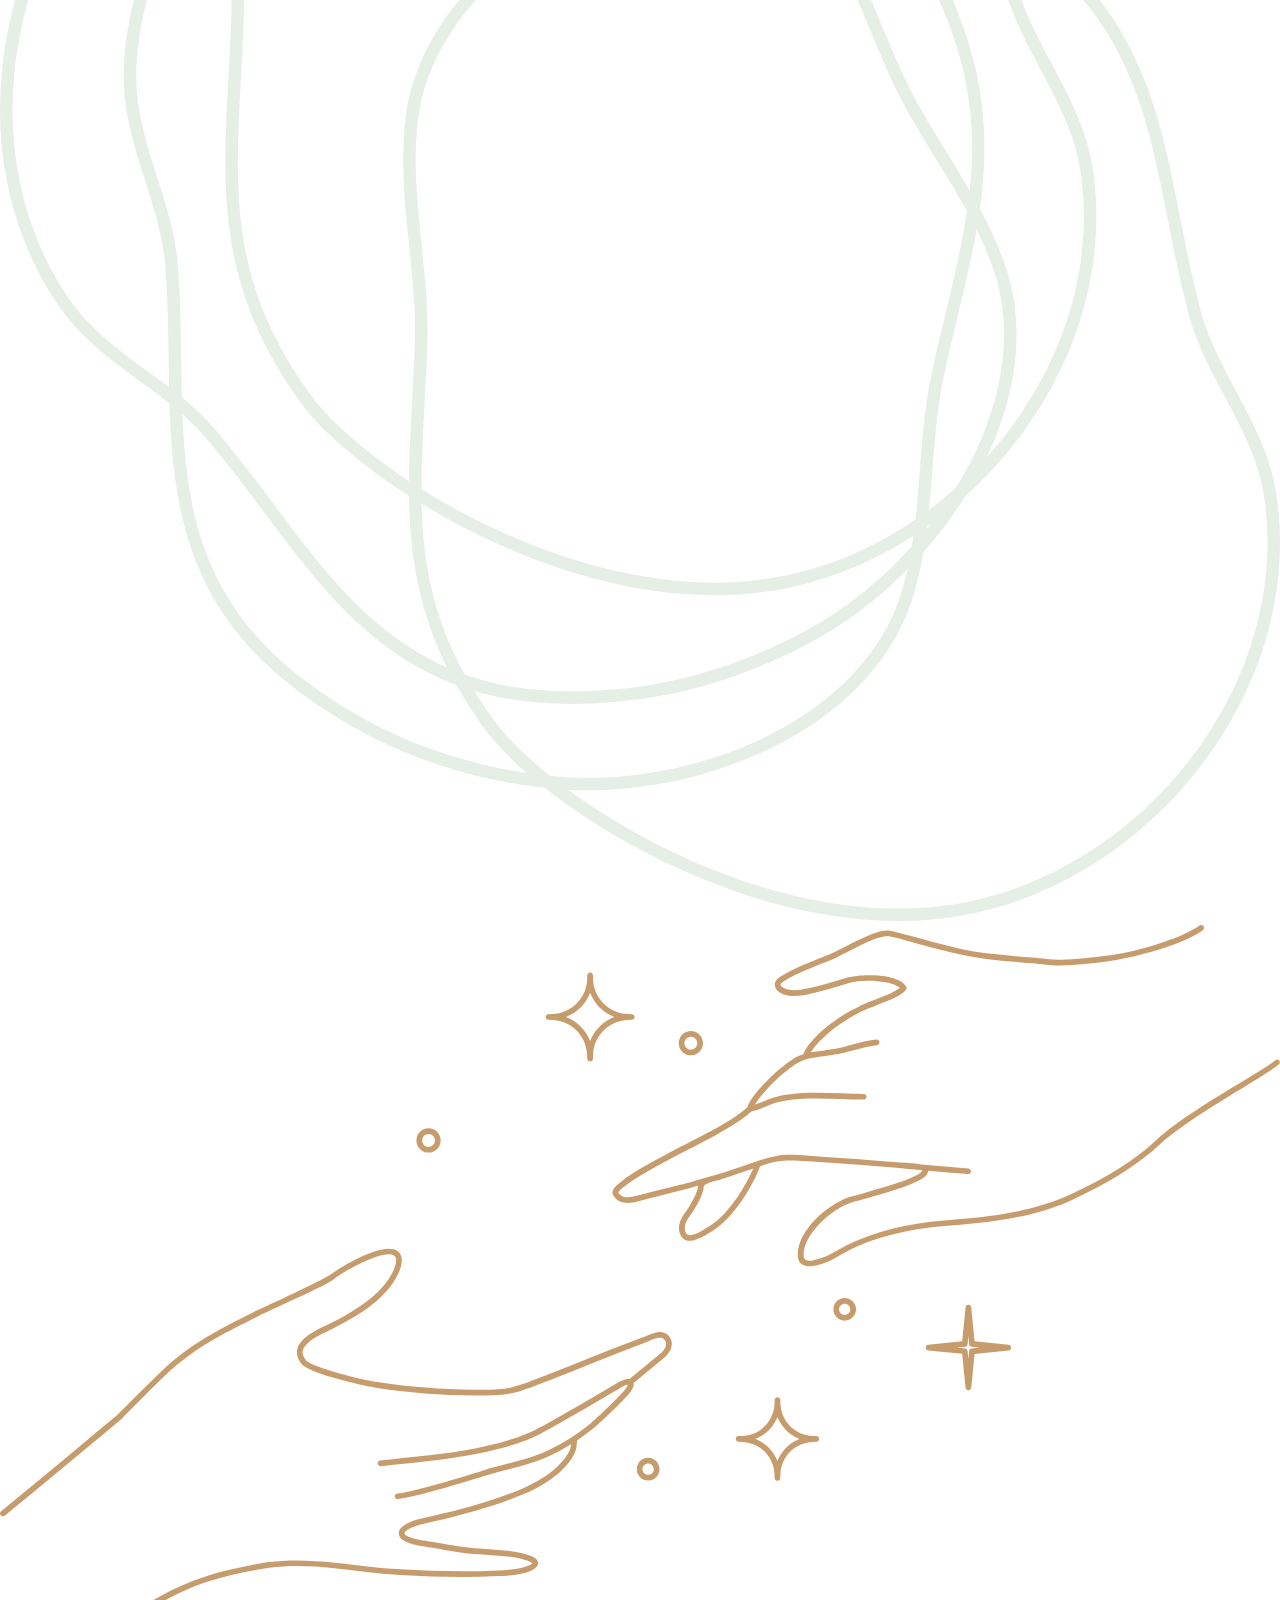
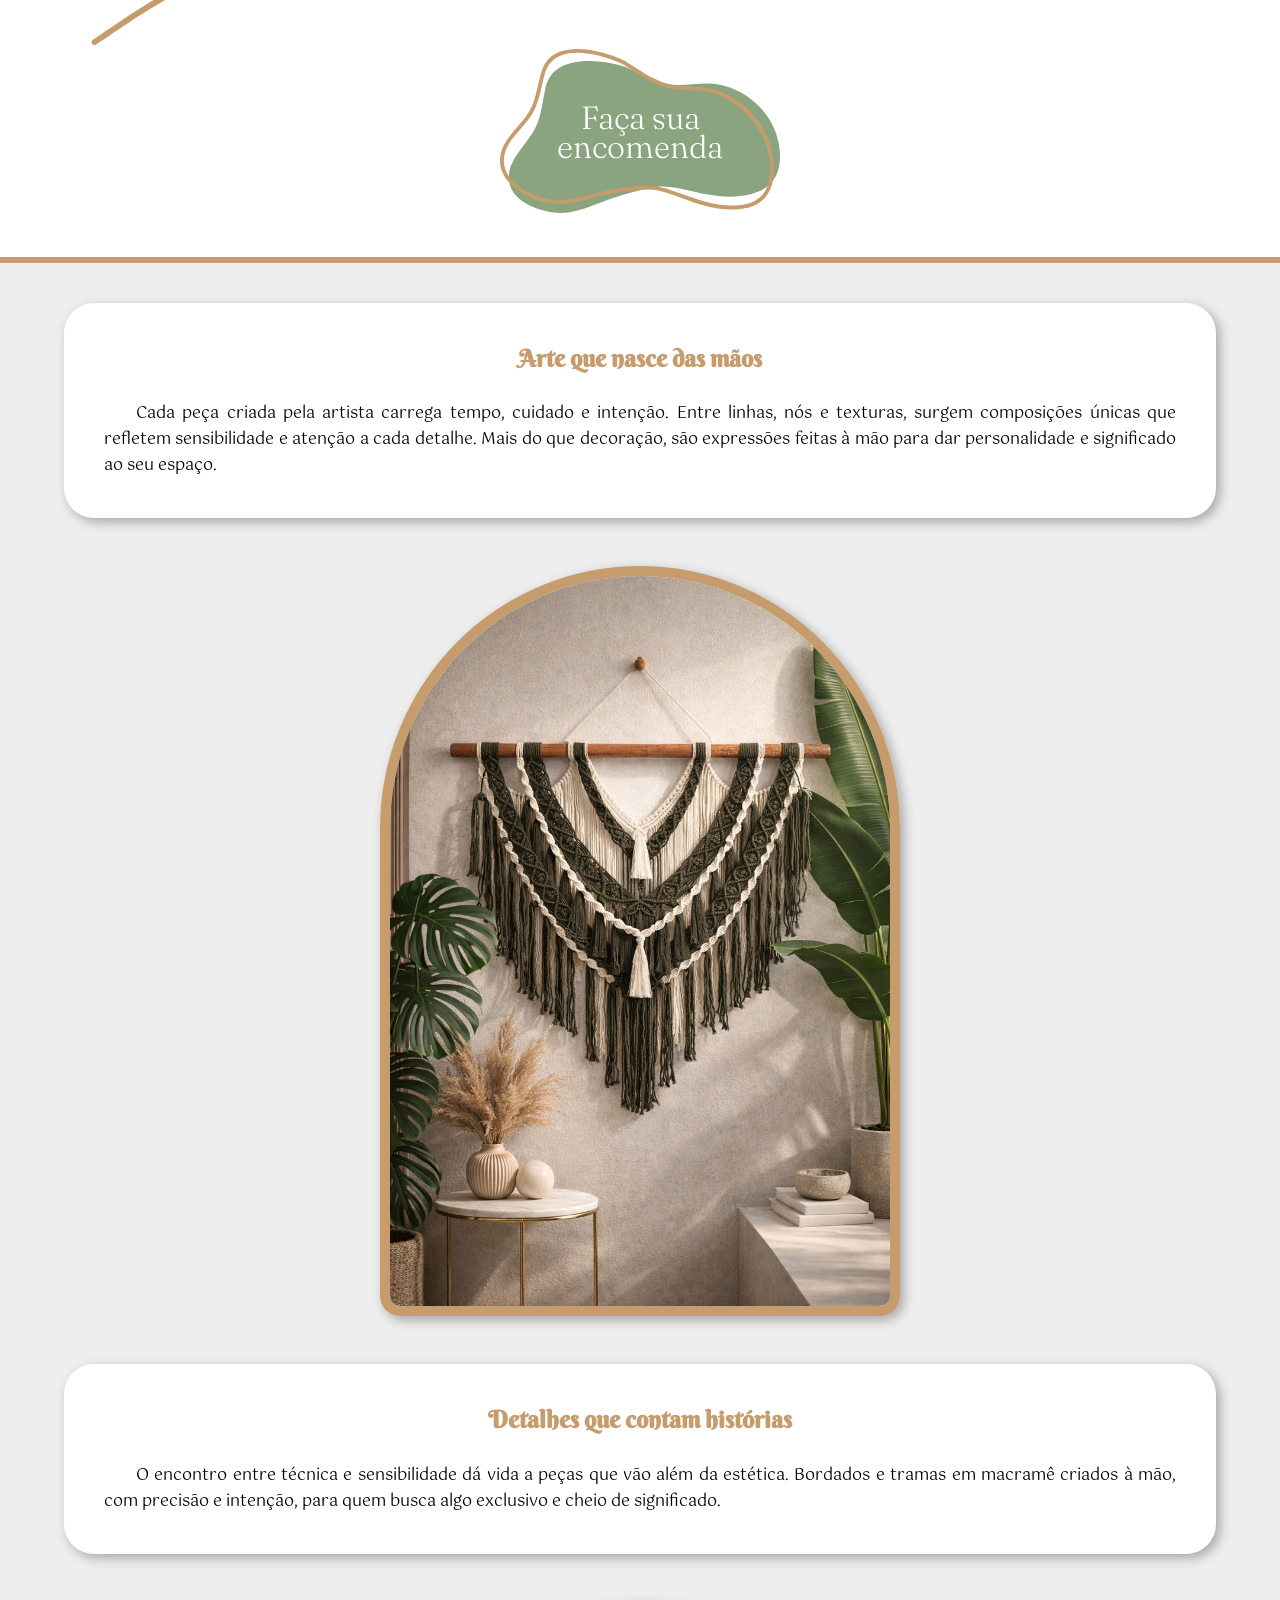
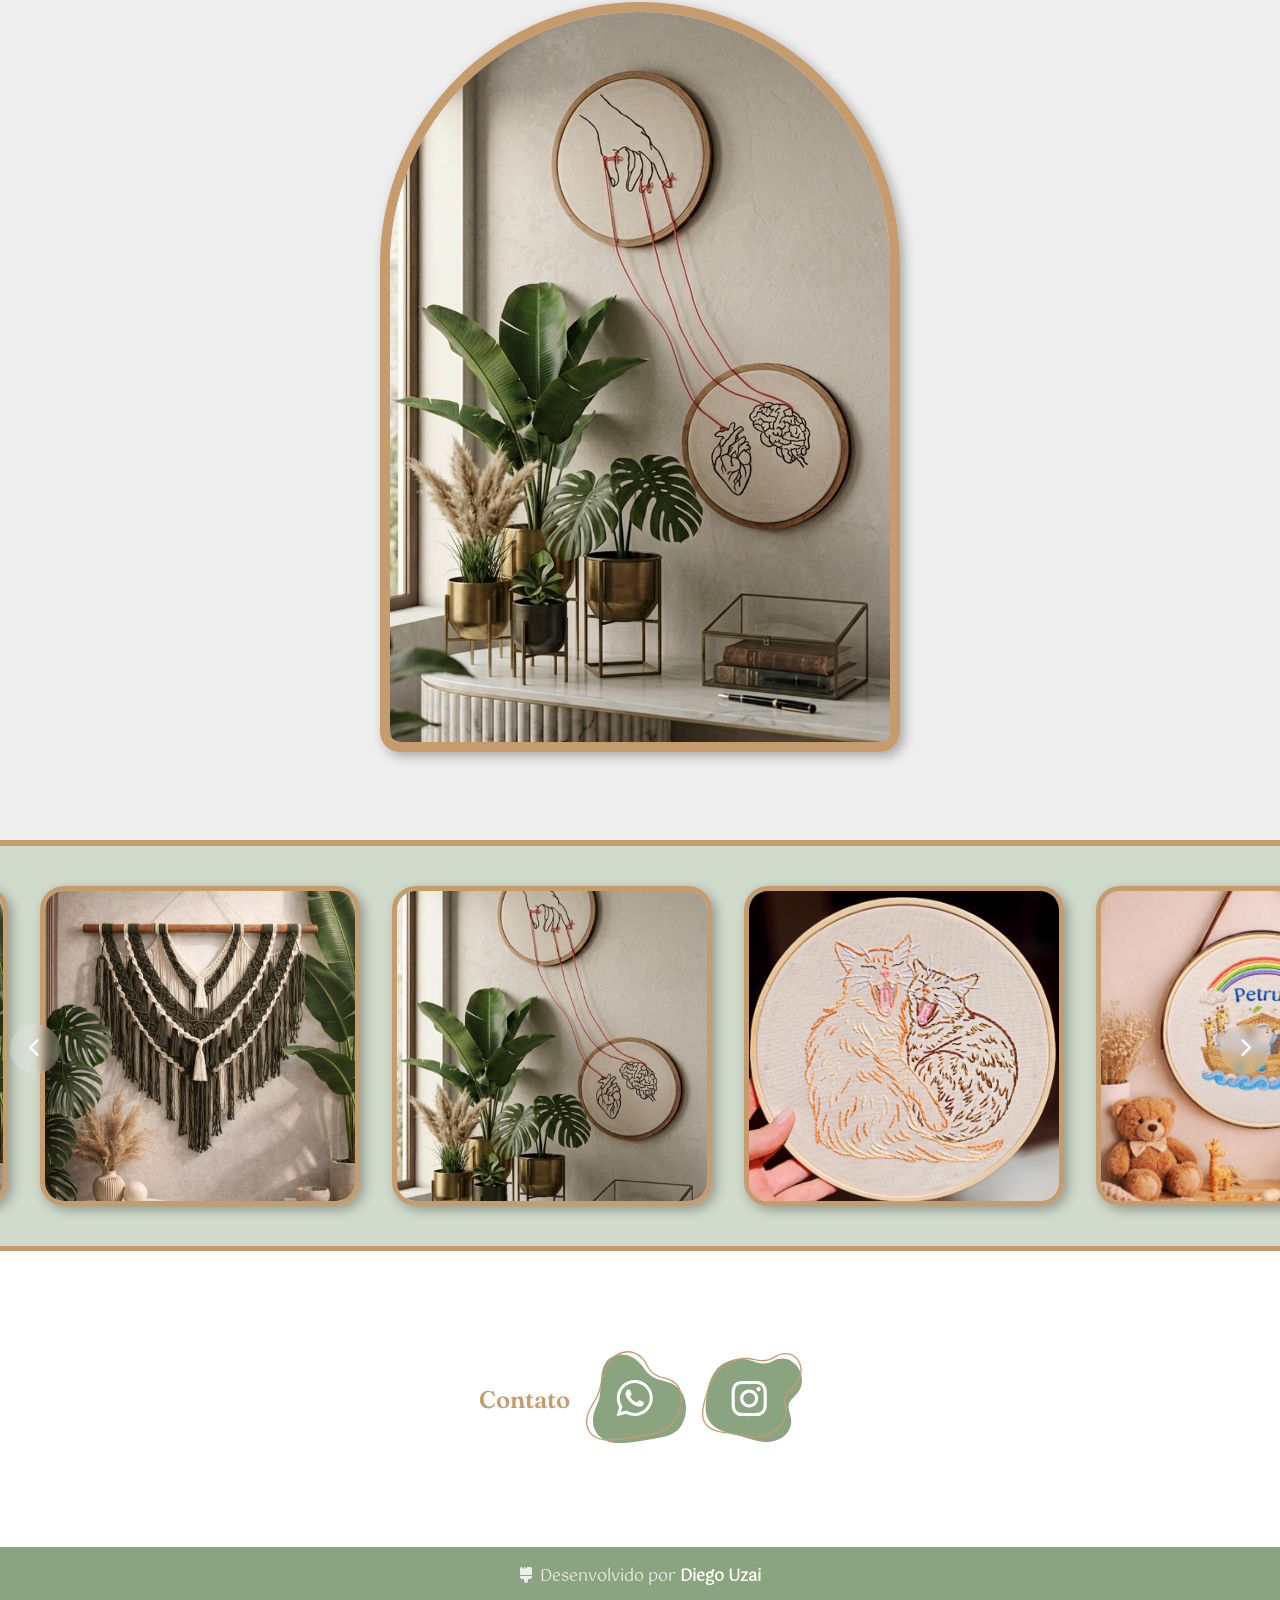
==== commit 9e3fcc2d: "menu" ====
--- a/index.html
+++ b/index.html
@@ -33,10 +33,13 @@
 
       <nav id="nav" class="nav">
         <ul>
-          <li><a href="#hero">Home</a></li>
+          <li><a href="#hero-mobile">Home</a></li>
+          <span class="nav-divider"></span>
           <li><a href="#sobre">Sobre</a></li>
-          <li><a href="#projetos">Projetos</a></li>
-          <li><a href="#social">Social</a></li>
+          <span class="nav-divider"></span>
+          <li><a href="#gallery">Galeria</a></li>
+          <span class="nav-divider"></span>
+          <li><a href="#contato">Contato</a></li>
         </ul>
       </nav>
     </header>
@@ -46,17 +49,28 @@
         
       <!-- HERO  -->
       <section id="hero" class="hero">
-        <div class="logo">
-          <img src="img/logo-r.svg" alt="Logo do site iazu" />
+        
+        <!-- HERO MOBILE -->
+        <div class="hero-mobile">
+          <div class="logo">
+            <img src="img/logo-r.svg" alt="Logo do site iazu" />
+          </div>
         </div>
 
-        <div class="cta-button">
-          <a href="https://wa.me/5543999627925?text=Olá%20gostaria%20de%20mais%20informações." target="_blank" rel="noopener noreferrer nofollow">
-            <h2>Faça sua <br>encomenda</h2>
-            <img src="img/cta-button.svg" alt="Botão para fazer encomendas" class="cta">
-          </a>
-        </div>
+        <!-- HERO DESKTOP -->
+         <div class="hero-desktop">
+          <img src="img/wire-left.svg" alt="decoração do site" class="wire-left">
+          <img src="img/wire-right.svg" alt="decoração do site" class="wire-right">
+          <img src="img/hands.svg" alt="" class="hands">
+         </div>
       </section>
+          
+      <div class="cta-button">
+        <a href="https://wa.me/5543999627925?text=Olá%20gostaria%20de%20mais%20informações." target="_blank" rel="noopener noreferrer nofollow">
+          <h2>Faça sua <br>encomenda</h2>
+          <img src="img/cta-button.svg" alt="Botão para fazer encomendas" class="cta">
+        </a>
+      </div>
 
       <!-- FIM HERO  -->
 
@@ -67,7 +81,7 @@
 
         <main>
           <div class="teste">
-            <section>
+            <section id="sobre" class="sobre">
               <div class="card">
                 <h2>Arte que nasce das mãos</h2>
                 <p>Cada peça criada pela artista carrega tempo, cuidado e intenção. Entre linhas, nós e texturas, surgem composições únicas que refletem sensibilidade e atenção a cada detalhe. Mais do que decoração, são expressões feitas à mão para dar personalidade e significado ao seu espaço.</p>
@@ -80,8 +94,8 @@
             </section>
             <section>
               <div class="card">
-                <h2>Arte que nasce das mãos</h2>
-                <p>Cada criação é feita à mão, com atenção aos detalhes que fazem diferença no resultado final. Bordados e tramas em macramê desenvolvidos com cuidado no acabamento, proporção e escolha dos materiais. Peças únicas, pensadas para compor ambientes com autenticidade.</p>
+                <h2>Detalhes que contam histórias</h2>
+                <p>O encontro entre técnica e sensibilidade dá vida a peças que vão além da estética. Bordados e tramas em macramê criados à mão, com precisão e intenção, para quem busca algo exclusivo e cheio de significado.</p>
               </div>
             </section>
             <section class="arco">
@@ -98,7 +112,7 @@
 
       <!-- GALERIA DE FOTOS -->
 
-      <section class="gallery">
+      <section id="gallery" class="gallery">
 
         <button class="gallery-prev">
           <i class="fa-solid fa-chevron-left"></i>
@@ -139,18 +153,18 @@
 
       </section>
 
-      <section class="contato">
+      <section id="contato" class="contato">
         <h2>Contato</h2>
 
-        <div class="cta-button">
+        <div class="contato-btn">
           <a href="https://wa.me/5543999627925?text=Olá%20gostaria%20de%20mais%20informações." target="_blank" rel="noopener noreferrer nofollow">
-            <img src="img/whats.svg" alt="Botão para etrar em contato pelo whatsapp" class="cta">
+            <img src="img/whats.svg" alt="Botão para etrar em contato pelo whatsapp" class="ctbt">
           </a>
         </div>
 
-        <div class="cta-button">
+        <div class="contato-btn">
           <a href="https://www.instagram.com/iazu_handmade" target="_blank" rel="noopener noreferrer nofollow">
-            <img src="img/inst.svg" alt="Botão para ir para o instagram" class="cta">
+            <img src="img/inst.svg" alt="Botão para ir para o instagram" class="ctbt">
           </a>
         </div>
       </section>
--- a/style/style.css
+++ b/style/style.css
@@ -79,6 +79,12 @@
   color: var(--branco);
   font-family: 'Dream Avenue' !important;
   font-size: 3.75rem;
+  transition: color .2s;
+}
+
+header .logo-header:hover{
+  color: var(--marrom);
+  opacity: 0.5;
 }
 
 /* ============================================================
@@ -86,7 +92,7 @@
    ============================================================ */
 .burger {
   display: flex; /* visível no mobile */
-  padding: 0 1.25rem;
+  padding:  1.25rem;
   flex-direction: column;
   gap: 0.375rem;
   background: none;
@@ -99,6 +105,12 @@
   width: 2.2rem;
   height: 0.3rem;
   background: white;
+  transition: background 0.2s ease;  /* ← adicione isso aqui */
+}
+
+.burger:hover span {
+  background: var(--marrom);
+  opacity: 0.5;
 }
 
 .nav {
@@ -134,6 +146,11 @@
   right: 0;
 }
 
+/* esconde no mobile — não interfere no burger */
+.nav-divider {
+  display: none;
+}
+
 .overlay {
   position: fixed;
   z-index: 900;
@@ -147,14 +164,14 @@
 }
 
 /* ============================================================
-   HERO
-   ============================================================ */
-.hero .logo {
+   hero-mobile
+   ============================================================ */
+.hero-mobile .logo {
   padding: 2rem 0;
   background-color: var(--branco);
 }
 
-.hero .logo img {
+.hero-mobile .logo img {
   display: flex;
   margin: auto;
   width: 85vw;
@@ -168,25 +185,25 @@
     transition: .2s;
   }
 
-  .hero .cta-button {
-  display: flex;
-  width: clamp(180px, 60vw, 300px);
+  .cta-button {
+  display: flex;
+  width: clamp(180px, 50vw, 280px);
   margin: 0 auto 2.5rem;
   justify-content: center;
 }
 
-.hero .cta-button a {
+  .cta-button a {
   position: relative;
   display: inline-block;
   text-decoration: none;
 }
 
-.hero .cta-button h2 {
+  .cta-button h2 {
   position: absolute;
   top: 50%;
   left: 50%;
   transform: translate(-50%, -50%);
-  font-size: clamp(1.2rem, 5.5vw, 2.5rem);
+  font-size: clamp(1.9rem, 5.5vw, 2rem);
   font-family: var(--serif);
   line-height: 0.9;
   font-weight: 300;
@@ -195,7 +212,7 @@
   z-index: 2;
 }
 
-.hero .cta-button img {
+ .cta-button img {
   width: 100%;
 }
 
@@ -369,6 +386,14 @@
 
 /* CONTATO */
 
+.contato-btn{
+    transition: .2s;
+  }
+
+  .contato-btn:hover{
+  transform: translateY(-3px) scale(1.05);
+}
+
 .contato{
   display: flex;
   justify-content: center;
@@ -377,7 +402,7 @@
   padding: 100px 0;
 }
 
-.contato .cta-button{
+.contato .contato-btn{
   width: clamp(90px, 100px, 120px);
 }
 
@@ -423,6 +448,20 @@
     display: none;
   }
 
+  .hero-mobile{
+    display: none;
+  }
+
+  .logo-header{
+    padding-left: 1.25rem;
+    transition: color .2s;
+  }
+
+  .logo-header:hover{
+    /* color: var(--marrom); */
+    opacity: .5;
+  }
+
   .nav {
     position: static;   /* sai do fixed, volta ao fluxo normal */
     width: 100%;
@@ -432,14 +471,65 @@
     transition: none;
   }
 
+  .nav a{
+    background-color: transparent;
+    font-family: var(--serif);
+    text-transform: uppercase;
+    color: var(--branco);
+    opacity: 0.8;
+    padding: 16px 40px;
+    transition: color .2s, opacity .2s, transform 0.3s ease;
+    
+  }
+
+  .nav a:hover{
+    color: var(--marrom);
+    opacity: .5;
+    transform: scale(1.09);
+  }
+
   .nav ul {
     flex-direction: row;
     justify-content: space-evenly;
-    max-width: 50rem;
+    max-width: 40rem;
     margin: auto;
     gap: 0;
     padding-left: 0;
   }
+
+    .nav-divider {
+    display: block;
+    width: 2px;
+    background: var(--branco);
+    align-self: stretch;  /* ← pega a altura total do flex */
+    opacity: 0.5;
+    margin: 0.6rem 0;    /*  ← afasta das bordas superior e inferior */
+  }
+
+  .nav a {
+    position: relative;
+    display: inline-block;
+  }
+
+.nav a::after {
+  content: "";
+  position: absolute;
+  left: 50%;
+  bottom: 12px;
+  width: 50%;
+  height: 1px;
+  background-color: currentColor;
+  transform: translateX(-50%) scaleX(0);
+  transform-origin: center;
+  transition: transform 0.3s ease;
+}
+
+.nav a:hover::after {
+  transform: translateX(-50%) scaleX(1);
+}
+
+
+  
 
   /* Setas da galeria aparecem no tablet/desktop */
   .gallery-prev,
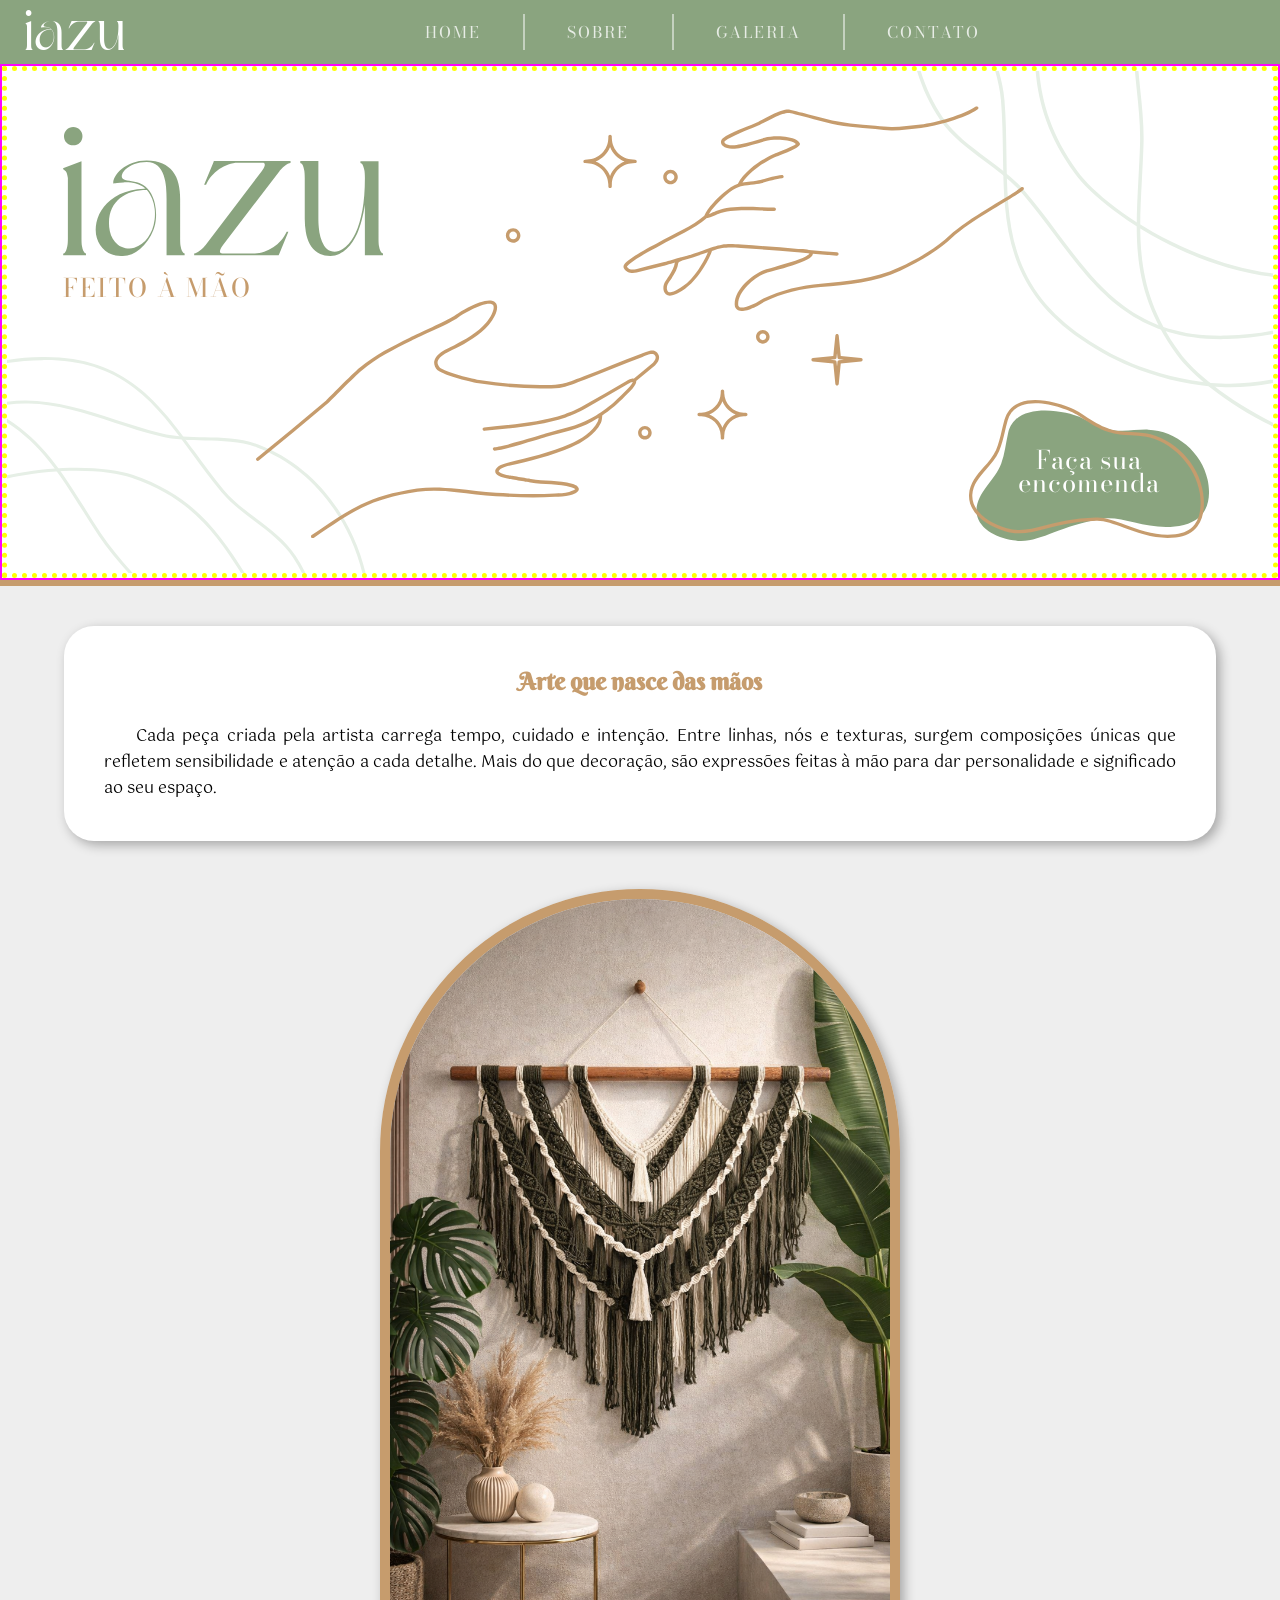
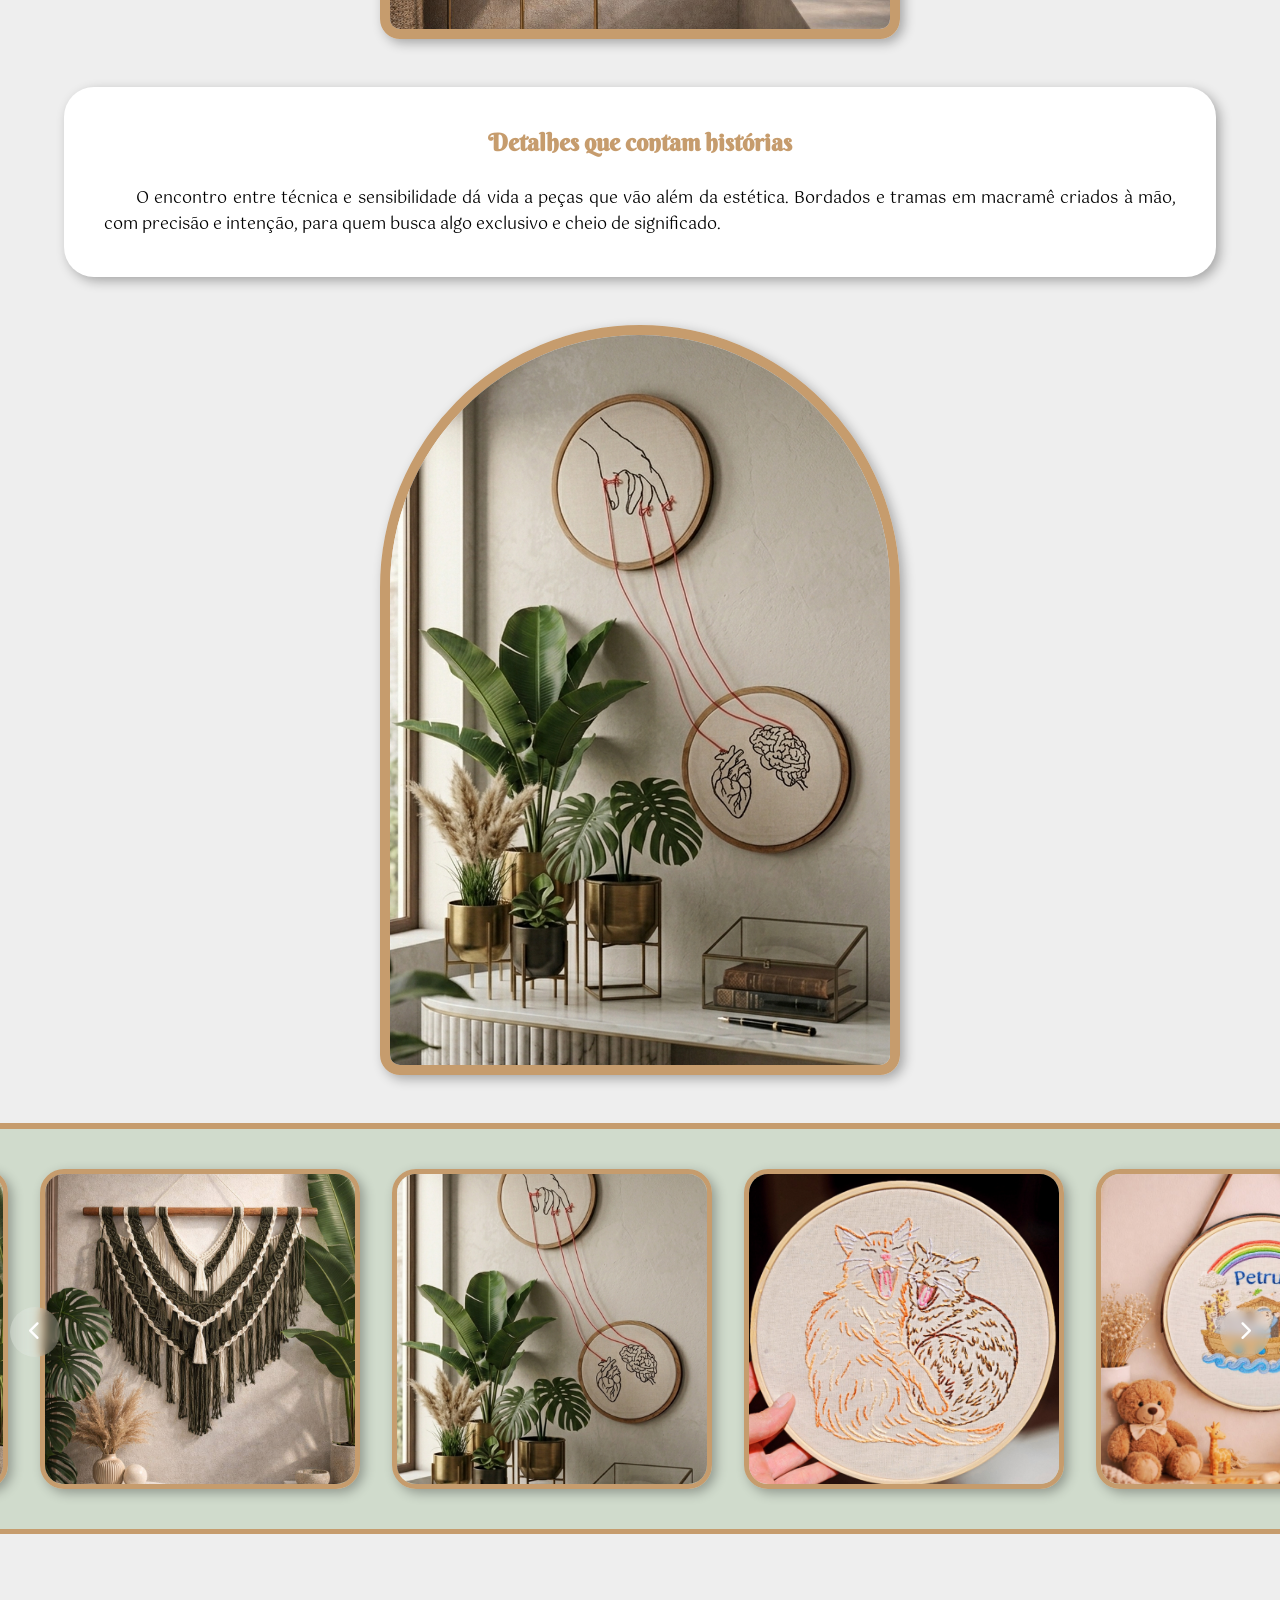
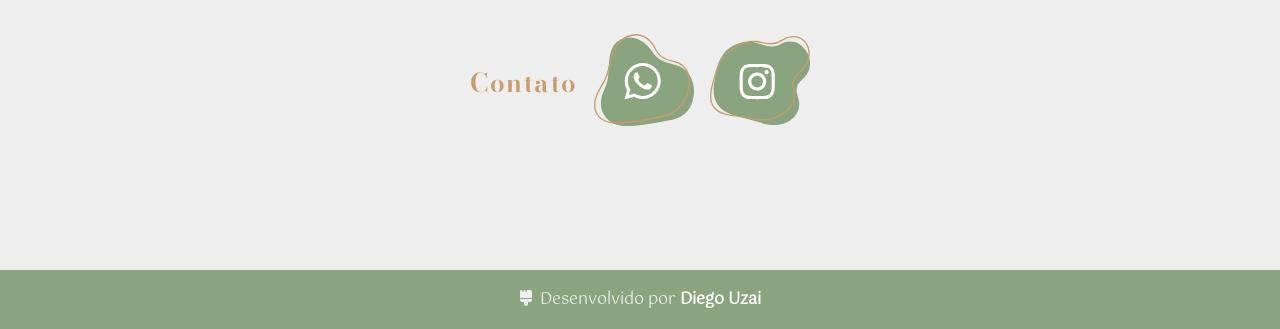
==== commit 38c1a25a: "HERO RESPONSIVE OK" ====
--- a/index.html
+++ b/index.html
@@ -8,6 +8,7 @@
     <link href="https://fonts.googleapis.com/css2?family=Bentham&family=Berkshire+Swash&family=Gotu&display=swap" rel="stylesheet">
     <link rel="shortcut icon" href="img/favicon.svg" type="image/x-icon">
     <link href="https://fonts.googleapis.com/css2?family=Fraunces:ital,opsz,wght@0,9..144,100..900;1,9..144,100..900&display=swap" rel="stylesheet">
+    <link href="https://fonts.googleapis.com/css2?family=Bodoni+Moda:ital,opsz,wght@0,6..96,400..900;1,6..96,400..900&display=swap" rel="stylesheet">
 
     <link rel="stylesheet" href="https://cdnjs.cloudflare.com/ajax/libs/font-awesome/6.5.0/css/all.min.css">
 
@@ -55,22 +56,46 @@
           <div class="logo">
             <img src="img/logo-r.svg" alt="Logo do site iazu" />
           </div>
+            <div class="cta-button cta-mobile">
+              <a href="https://wa.me/5543999627925?text=Olá%20gostaria%20de%20mais%20informações." target="_blank" rel="noopener noreferrer nofollow">
+                <h2>Faça sua <br>encomenda</h2>
+                <img src="img/cta-button.svg" alt="Botão para fazer encomendas" class="cta">
+              </a>
+            </div>
         </div>
 
         <!-- HERO DESKTOP -->
          <div class="hero-desktop">
-          <img src="img/wire-left.svg" alt="decoração do site" class="wire-left">
-          <img src="img/wire-right.svg" alt="decoração do site" class="wire-right">
-          <img src="img/hands.svg" alt="" class="hands">
+            <div class="logo-desk">
+              <img src="img/logo.svg" alt="" class="logosvg">
+              <h3>feito à mão</h3>
+            </div>
+
+              <div class="decor">
+
+                <img src="img/wire-l.svg" alt="decoração do site" class="wire-left">
+
+                <img src="img/wire-r.svg" alt="decoração do site" class="wire-right">
+
+                <img src="img/hands.svg" alt="" class="hands">
+                
+              </div>
+
+              <div class="cta-button cta-desktop">
+                <a href="https://wa.me/5543999627925?text=Olá%20gostaria%20de%20mais%20informações." target="_blank" rel="noopener noreferrer nofollow">
+                <h2>Faça sua <br>encomenda</h2>
+                <img src="img/cta-button.svg" alt="Botão para fazer encomendas" class="cta">
+                 </a>
+              </div>
          </div>
       </section>
           
-      <div class="cta-button">
+      <!-- <div class="cta-button">
         <a href="https://wa.me/5543999627925?text=Olá%20gostaria%20de%20mais%20informações." target="_blank" rel="noopener noreferrer nofollow">
           <h2>Faça sua <br>encomenda</h2>
           <img src="img/cta-button.svg" alt="Botão para fazer encomendas" class="cta">
         </a>
-      </div>
+      </div> -->
 
       <!-- FIM HERO  -->
 
@@ -82,10 +107,10 @@
         <main>
           <div class="teste">
             <section id="sobre" class="sobre">
-              <div class="card">
+              <article class="card">
                 <h2>Arte que nasce das mãos</h2>
                 <p>Cada peça criada pela artista carrega tempo, cuidado e intenção. Entre linhas, nós e texturas, surgem composições únicas que refletem sensibilidade e atenção a cada detalhe. Mais do que decoração, são expressões feitas à mão para dar personalidade e significado ao seu espaço.</p>
-              </div>
+              </article>
             </section>
             <section class="arco">
               <div class="frame">
@@ -93,10 +118,10 @@
               </div>
             </section>
             <section>
-              <div class="card">
+              <article class="card">
                 <h2>Detalhes que contam histórias</h2>
                 <p>O encontro entre técnica e sensibilidade dá vida a peças que vão além da estética. Bordados e tramas em macramê criados à mão, com precisão e intenção, para quem busca algo exclusivo e cheio de significado.</p>
-              </div>
+              </article>
             </section>
             <section class="arco">
               <div class="frame">
@@ -104,7 +129,7 @@
               </div>
             </section>
           </div>
-        </main>
+        
         <div class="line">
           <span></span>
         </div>
@@ -168,7 +193,7 @@
           </a>
         </div>
       </section>
-     
+     </main>
       <footer>
         <i class="fa-solid fa-brush"></i>&nbsp;&nbsp;Desenvolvido por <a href="https://wa.me/5543984137674">Diego Uzai</a>
       </footer>
--- a/style/style.css
+++ b/style/style.css
@@ -35,7 +35,6 @@
   font-weight: 400;
   font-style: normal;
 }
-
 
 .fraunces{
   font-family: "Fraunces", serif;
@@ -47,6 +46,13 @@
     "WONK" 0;
 }
 
+
+.bodoni-moda {
+  font-family: "Bodoni Moda", serif;
+  font-optical-sizing: auto;
+  font-style: normal;
+}
+
 /* ============================================================
    VARIÁVEIS
    ============================================================ */
@@ -58,9 +64,10 @@
   --cinza-t: #727272;
   --cinza-c: #EEEEEE;
   --branco: #ffffff;
+  --logo: 'Dream Avenue', serif;
   --titulo: "Berkshire Swash", serif;
   --texto: "Gotu", sans-serif;
-  --serif: "Fraunces", serif;
+  --serif: "Bodoni Moda", serif;
   --shadow: 0.25rem 0.25rem 0.75rem rgba(0, 0, 0, 0.3);
 }
 
@@ -77,7 +84,7 @@
 header .logo-header {
   text-decoration: none;
   color: var(--branco);
-  font-family: 'Dream Avenue' !important;
+  font-family: var(--logo) !important;
   font-size: 3.75rem;
   transition: color .2s;
 }
@@ -105,7 +112,7 @@
   width: 2.2rem;
   height: 0.3rem;
   background: white;
-  transition: background 0.2s ease;  /* ← adicione isso aqui */
+  transition: background-color 0.2s ease;  /* ← adicione isso aqui */
 }
 
 .burger:hover span {
@@ -166,6 +173,12 @@
 /* ============================================================
    hero-mobile
    ============================================================ */
+
+  .hero-desktop{
+    display: none;
+  }
+
+
 .hero-mobile .logo {
   padding: 2rem 0;
   background-color: var(--branco);
@@ -179,41 +192,47 @@
 }
 
 /* ============================================================
-   BOTÃO CTA
-   ============================================================ */
-  .cta-button{
-    transition: .2s;
-  }
-
-  .cta-button {
+   BOTÃO CTA — base mobile
+   ============================================================ */
+.cta-desktop { display: none; }
+
+.cta-button {
+  transition: .2s;
   display: flex;
   width: clamp(180px, 50vw, 280px);
   margin: 0 auto 2.5rem;
   justify-content: center;
 }
 
-  .cta-button a {
-  position: relative;
+.cta-button a {
+  position: relative;   /* âncora para o h2 absoluto */
   display: inline-block;
   text-decoration: none;
 }
 
-  .cta-button h2 {
+.cta-button h2 {
   position: absolute;
   top: 50%;
   left: 50%;
   transform: translate(-50%, -50%);
-  font-size: clamp(1.9rem, 5.5vw, 2rem);
+  font-size: clamp(1.7rem, 6.5vw, 2.2rem);
+  letter-spacing: 1px;
   font-family: var(--serif);
   line-height: 0.9;
   font-weight: 300;
   color: var(--branco);
   text-align: center;
   z-index: 2;
-}
-
- .cta-button img {
+  white-space: nowrap;
+}
+
+.cta-button img {
   width: 100%;
+  display: block; /* remove espaço fantasma abaixo da img */
+}
+
+.cta-button:hover {
+  transform: translateY(-3px) scale(1.05);
 }
 
 /* ============================================================
@@ -408,7 +427,9 @@
 
 .contato h2{
   font-family: var(--serif);
-  font-weight: 600;
+  font-size: 26px;
+  letter-spacing: 1.5px;
+  font-weight: 650;
   color: var(--mostarda);
 }
 
@@ -443,25 +464,46 @@
    ============================================================ */
 @media (min-width: 769px) {
 
+  
+
+  .hero-mobile{
+    display: none;
+  }
+
   /* Burger some — nav vira barra horizontal */
   .burger {
     display: none;
   }
 
-  .hero-mobile{
-    display: none;
-  }
-
   .logo-header{
-    padding-left: 1.25rem;
-    transition: color .2s;
-  }
-
-  .logo-header:hover{
-    /* color: var(--marrom); */
-    opacity: .5;
-  }
-
+    padding-left: 1.5rem;
+  }
+
+  /* ============================================================ 
+   * Botao CTA
+   * ============================================================ */
+  
+  /* .hero-desktop .cta-desktop {
+    display: block;
+    position: absolute;
+    border: 2px solid yellow;
+    bottom: 2rem;
+    left: 3rem; }
+
+  .hero-desktop .cta-desktop h2 {
+  font-size: clamp(1.5rem, 5.5vw, 1.6rem);
+}
+
+  .cta-button img {
+    width: 100%;
+    display: block; remove espaço fantasma abaixo da img
+  } */
+
+
+    /* ------------------------------------------------------------
+     * Fim do botao cta
+     * ------------------------------------------------------------ */
+    
   .nav {
     position: static;   /* sai do fixed, volta ao fluxo normal */
     width: 100%;
@@ -475,11 +517,11 @@
     background-color: transparent;
     font-family: var(--serif);
     text-transform: uppercase;
+    letter-spacing: 2px;
     color: var(--branco);
     opacity: 0.8;
     padding: 16px 40px;
     transition: color .2s, opacity .2s, transform 0.3s ease;
-    
   }
 
   .nav a:hover{
@@ -511,24 +553,122 @@
     display: inline-block;
   }
 
-.nav a::after {
-  content: "";
-  position: absolute;
-  left: 50%;
-  bottom: 12px;
-  width: 50%;
-  height: 1px;
-  background-color: currentColor;
-  transform: translateX(-50%) scaleX(0);
-  transform-origin: center;
-  transition: transform 0.3s ease;
-}
-
-.nav a:hover::after {
-  transform: translateX(-50%) scaleX(1);
-}
-
-
+  .nav a::after {
+    content: "";
+    position: absolute;
+    left: 50%;
+    bottom: 13px;
+    width: 50%;
+    height: 1px;
+    background-color: currentColor;
+    transform: translateX(-50%) scaleX(0);
+    transform-origin: center;
+    transition: transform 0.3s ease;
+  }
+
+  .nav a:hover::after {
+    transform: translateX(-50%) scaleX(1);
+  }
+
+/* ============================================================ 
+ * HERO DESKTOP 769
+ * ============================================================ */
+
+  .hero{
+    border: 2px solid fuchsia;
+  }
+
+  .hero-desktop {
+    position: relative; 
+    overflow: hidden; /* ESSENCIAL — ancora o cta-desktop */
+    display: flex;
+    height: 32rem;
+    border: 5px dotted yellow;
+  }
+
+  /* .hero-desktop{
+    display: flex;
+    height: 32rem;
+    border: 2px solid red;
+  } */
+
+  .logo-desk{
+    position: relative;
+    /* border: 2px solid orange; */
+    margin: 3.5rem;
+    z-index: 3;
+  }
+
+  .logo-desk .logosvg{
+    width: clamp(200px, 25vw, 370px);
+    /* border: 2px solid green; */
+    padding-bottom: 0.5rem;
+  }
+
+  .hero-desktop h3{
+    font-family: var(--serif);
+    text-transform: uppercase;
+    letter-spacing: 2px;
+    color: var(--mostarda);
+    font-weight: 450;
+    font-size: clamp(1rem, 2vw, 2rem);
+  }
+
+    /* .hero-desktop .decor img{
+    height: 100px;
+    border: 2px solid blue;
+  } */
+
+  .wire-left{
+    display: flex;       /* aparece no desktop */
+    position: absolute;
+    bottom: -23rem;
+    left: -21rem;
+    margin: 0; /* zera a margem automática do mobile */
+    width: 700px;
+    z-index: 1;
+    /* width: clamp(180px, 13vw, 230px); */
+     /* tamanho próprio no desktop */
+  }
+
+  .wire-right{
+    display: flex;
+    position: absolute;
+    top: -23rem;
+    right: -21rem;
+    margin: 0;
+    width: 700px;
+    z-index: 1;
+  }
+
+  .hands{
+    position: absolute;
+    top: 50%;
+    left: 50%;
+    transform: translate(-50%, -50%);
+    z-index: 2;
+    width: clamp(600px, 60vw, 800px);
+  }
+
+
+/* ============================================================ 
+ * CTA HERO DESKTOP
+ * ============================================================ */
+
+
+  .cta-desktop {
+    display: flex;       /* aparece no desktop */
+    position: absolute;
+    bottom: 2rem;
+    right: 4rem;
+    margin: 0; /* zera a margem automática do mobile */
+    width: clamp(220px, 20vw, 240px); /* tamanho próprio no desktop */
+    z-index: 3;
+  }
+
+  .cta-desktop h2 {
+  font-size: clamp(1.5rem, 5.5vw, 1.6rem);
+}
   
 
   /* Setas da galeria aparecem no tablet/desktop */
@@ -562,6 +702,7 @@
   .gallery-next { right: 10px; }
 }
 
+
 /* ============================================================
    BREAKPOINT — desktop grande (min-width: 1024px)
    ============================================================ */
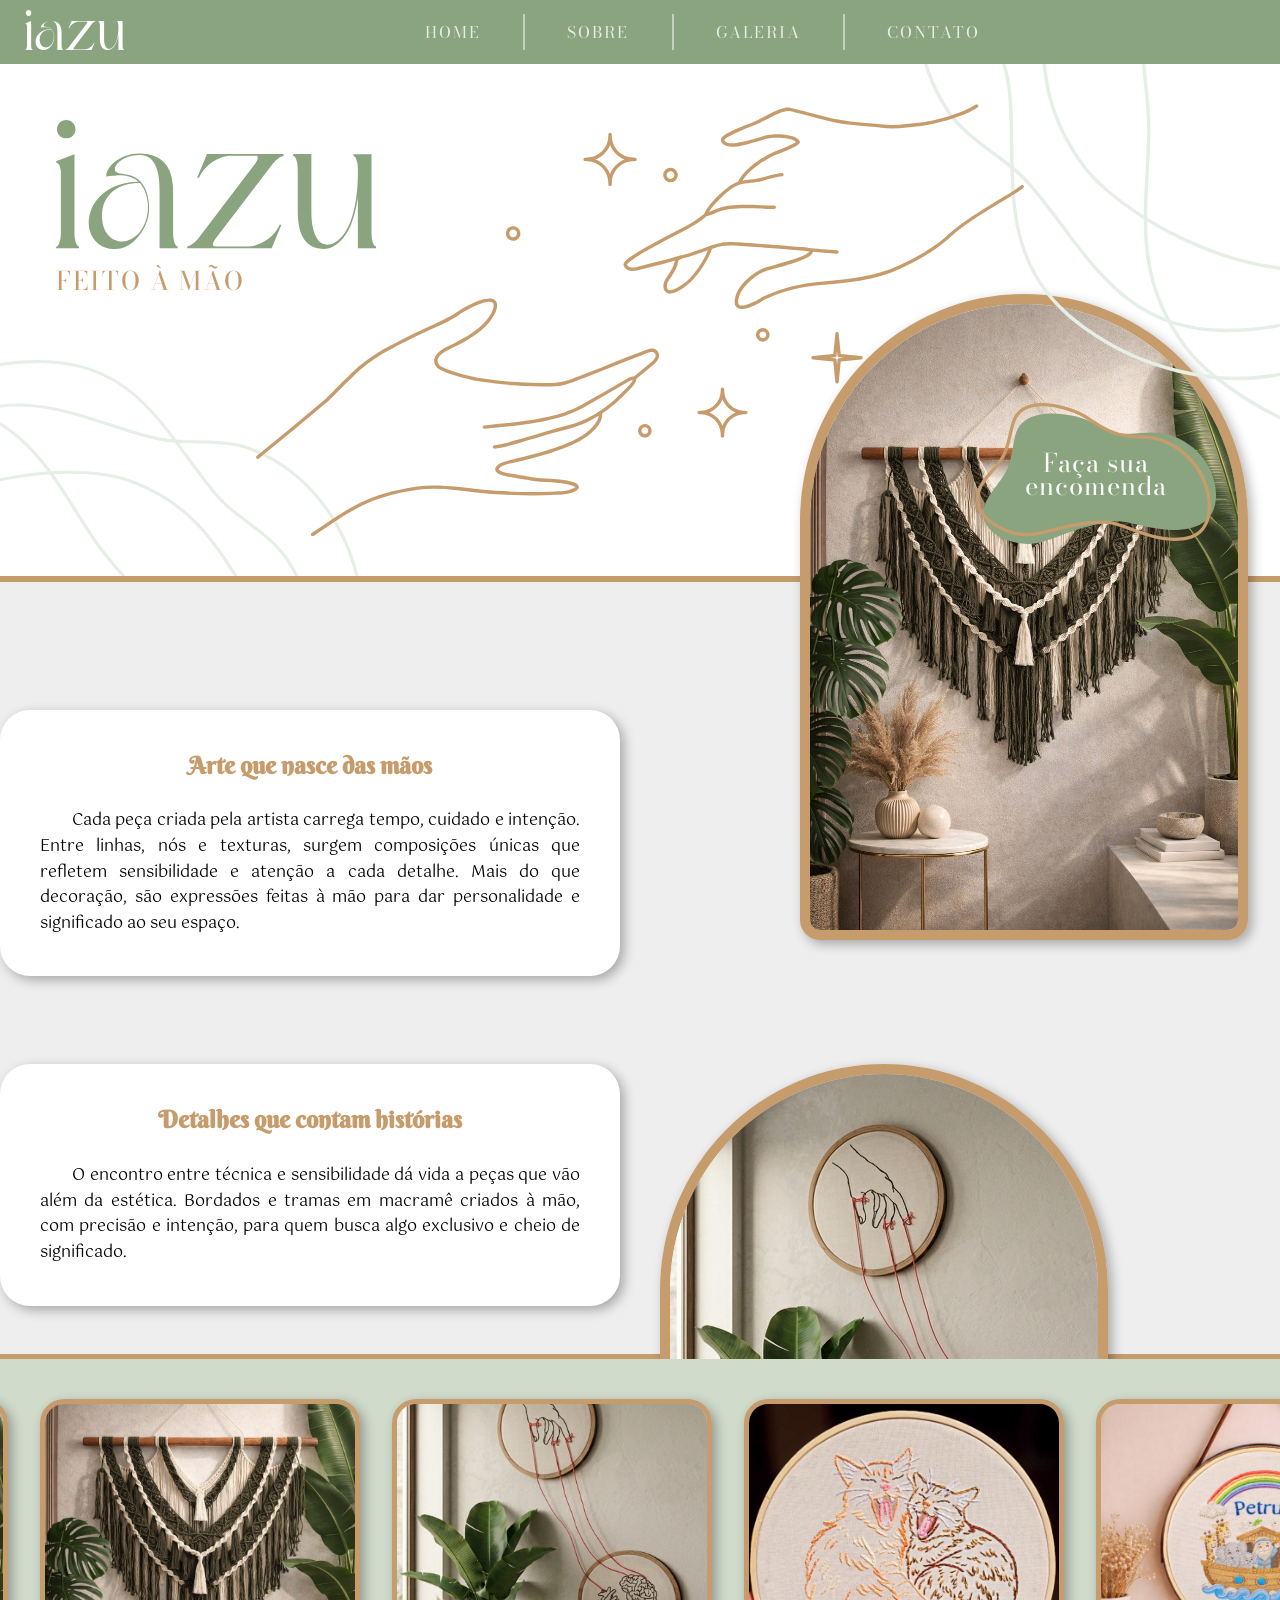
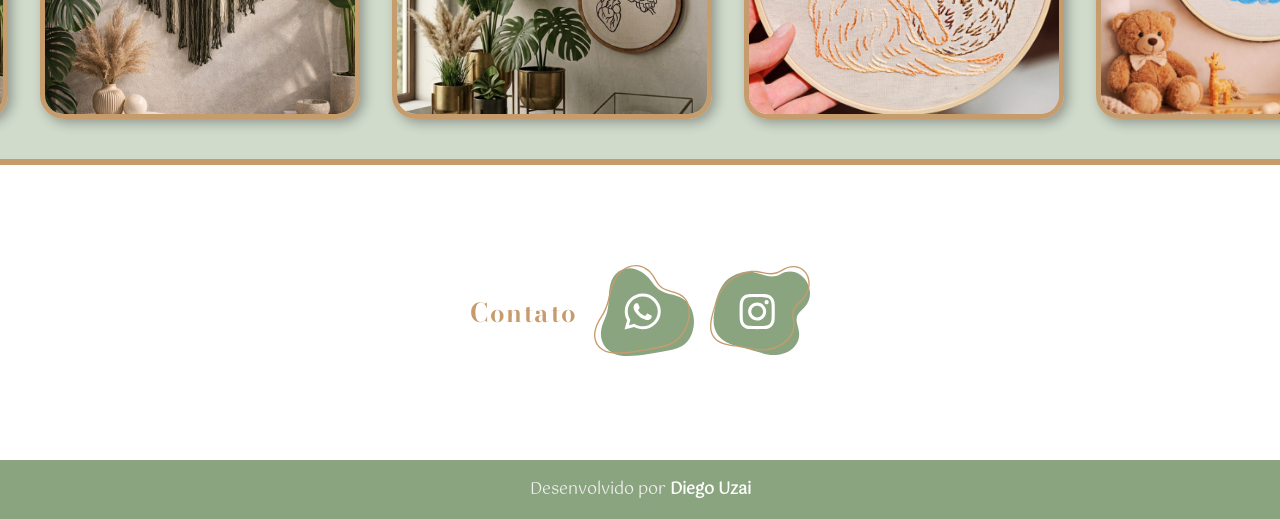
==== commit b4b1d23e: "ok" ====
--- a/index.html
+++ b/index.html
@@ -47,6 +47,8 @@
 
         <!-- Burger -->
     <div class="overlay" id="overlay"></div>
+
+    <main>
         
       <!-- HERO  -->
       <section id="hero" class="hero">
@@ -104,8 +106,8 @@
         </div>
       
 
-        <main>
-          <div class="teste">
+        
+          <div class="main-content">
             <section id="sobre" class="sobre">
               <article class="card">
                 <h2>Arte que nasce das mãos</h2>
@@ -117,7 +119,7 @@
                 <img src="img/pics/ft01.png" alt="">
               </div>
             </section>
-            <section>
+            <section class="sobre">
               <article class="card">
                 <h2>Detalhes que contam histórias</h2>
                 <p>O encontro entre técnica e sensibilidade dá vida a peças que vão além da estética. Bordados e tramas em macramê criados à mão, com precisão e intenção, para quem busca algo exclusivo e cheio de significado.</p>
@@ -195,7 +197,7 @@
       </section>
      </main>
       <footer>
-        <i class="fa-solid fa-brush"></i>&nbsp;&nbsp;Desenvolvido por <a href="https://wa.me/5543984137674">Diego Uzai</a>
+        <i></i>Desenvolvido por <a href="https://wa.me/5543984137674">Diego Uzai</a>
       </footer>
       
 
--- a/style/style.css
+++ b/style/style.css
@@ -178,6 +178,10 @@
     display: none;
   }
 
+.hero{
+  background-color: var(--branco);
+}
+
 
 .hero-mobile .logo {
   padding: 2rem 0;
@@ -191,16 +195,19 @@
   max-width: 30rem;
 }
 
+.hero-mobile{
+  padding-bottom: 2.5rem;
+}
+
 /* ============================================================
    BOTÃO CTA — base mobile
    ============================================================ */
-.cta-desktop { display: none; }
 
 .cta-button {
   transition: .2s;
   display: flex;
   width: clamp(180px, 50vw, 280px);
-  margin: 0 auto 2.5rem;
+  margin:auto;
   justify-content: center;
 }
 
@@ -248,7 +255,10 @@
    ============================================================ */
 main {
   background-color: var(--cinza-c);
-  padding: 2.5rem 0;
+}
+
+.main-content{
+  padding-top: 3rem;
 }
 
 /* ============================================================
@@ -256,9 +266,9 @@
    ============================================================ */
 .card {
   display: flex;
-  margin: auto;
+  margin: 0 auto 3rem;
   flex-direction: column;
-  width: 90vw;
+  max-width: 80vw;
   padding: 2.5rem;
   background-color: #ffffff;
   border-radius: 1.875rem;
@@ -284,7 +294,7 @@
    ============================================================ */
 .frame {
   display: flex;
-  margin: 3rem auto;
+  margin: 0 auto 3rem;
   border: 10px solid var(--mostarda);
   width: 90vw;
   max-width: 520px;
@@ -415,6 +425,7 @@
 
 .contato{
   display: flex;
+  background-color: var(--branco);
   justify-content: center;
   align-items: center;
   gap: 1rem;
@@ -479,31 +490,6 @@
     padding-left: 1.5rem;
   }
 
-  /* ============================================================ 
-   * Botao CTA
-   * ============================================================ */
-  
-  /* .hero-desktop .cta-desktop {
-    display: block;
-    position: absolute;
-    border: 2px solid yellow;
-    bottom: 2rem;
-    left: 3rem; }
-
-  .hero-desktop .cta-desktop h2 {
-  font-size: clamp(1.5rem, 5.5vw, 1.6rem);
-}
-
-  .cta-button img {
-    width: 100%;
-    display: block; remove espaço fantasma abaixo da img
-  } */
-
-
-    /* ------------------------------------------------------------
-     * Fim do botao cta
-     * ------------------------------------------------------------ */
-    
   .nav {
     position: static;   /* sai do fixed, volta ao fluxo normal */
     width: 100%;
@@ -575,7 +561,7 @@
  * ============================================================ */
 
   .hero{
-    border: 2px solid fuchsia;
+    /* border: 2px solid fuchsia; */
   }
 
   .hero-desktop {
@@ -583,7 +569,7 @@
     overflow: hidden; /* ESSENCIAL — ancora o cta-desktop */
     display: flex;
     height: 32rem;
-    border: 5px dotted yellow;
+    /* border: 5px dotted yellow; */
   }
 
   /* .hero-desktop{
@@ -669,6 +655,39 @@
   .cta-desktop h2 {
   font-size: clamp(1.5rem, 5.5vw, 1.6rem);
 }
+
+/* ============================================================ 
+ * MAIN CONTENT
+ * ============================================================ */
+
+  .main-content{
+    display: grid;
+    /* grid-template-columns: auto 300px 1fr auto; */
+    grid-template-columns: 1fr 1fr;
+    gap: 2.5rem;
+    position: relative;
+    padding-top: 8rem;
+  }
+
+  .frame{
+    position: absolute;
+    max-width: 35%;
+  }
+
+  .arco:nth-of-type(2) .frame {
+    /* display: flex; */
+    /* position: absolute; */
+    /* width: 50vw; */
+    top: -18rem;
+    right: 2rem;
+  }
+
+  /* .arco:nth-of-type(4) .frame {
+    /* display: flex; */
+    /* position: absolute; */
+    top: -10rem;
+    right: 11rem;
+  } */
   
 
   /* Setas da galeria aparecem no tablet/desktop */
@@ -703,6 +722,8 @@
 }
 
 
+
+
 /* ============================================================
    BREAKPOINT — desktop grande (min-width: 1024px)
    ============================================================ */
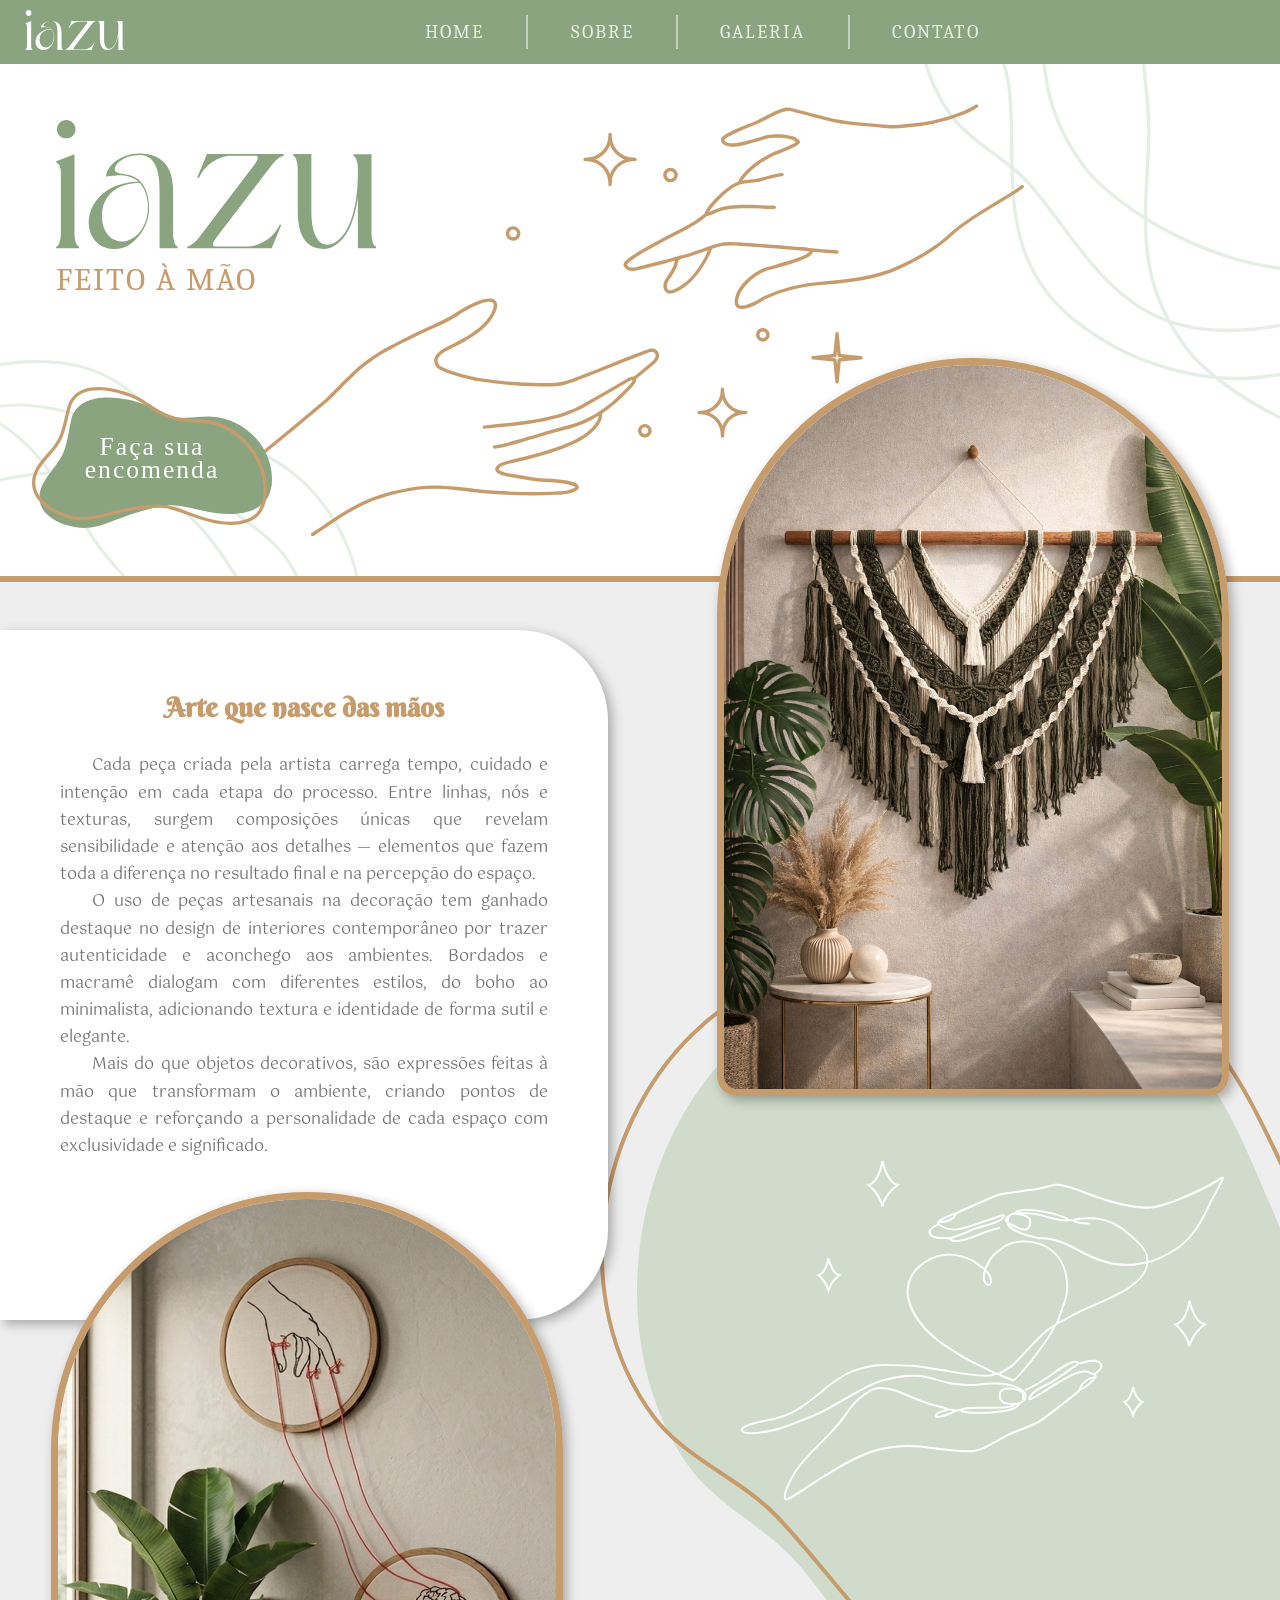
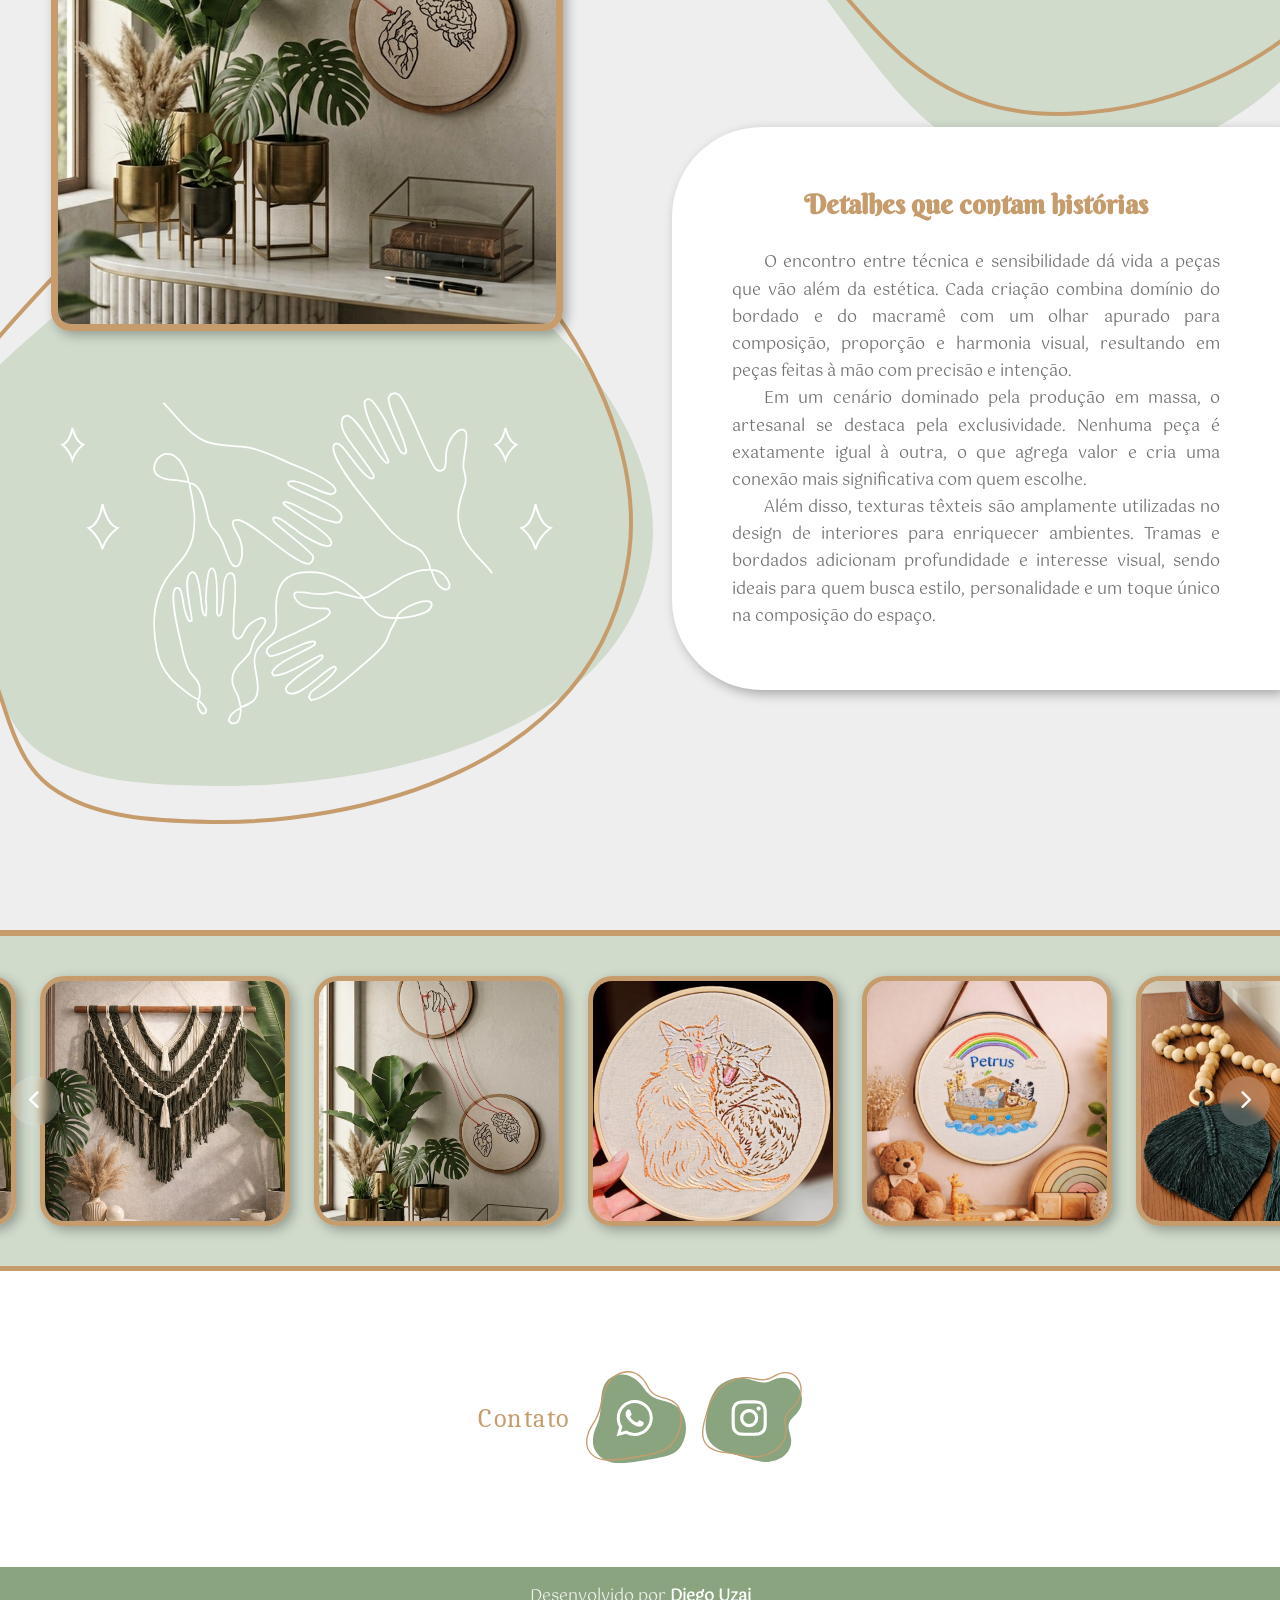
==== commit 9ca798fc: "Initial commit" ====
--- a/index.html
+++ b/index.html
@@ -1,220 +1,186 @@
 <!doctype html>
 <html lang="pt-br">
-  <head>
-    <meta charset="UTF-8" />
-    <meta name="viewport" content="width=device-width, initial-scale=1.0" />
-    <link rel="preconnect" href="https://fonts.googleapis.com">
-    <link rel="preconnect" href="https://fonts.gstatic.com" crossorigin>
-    <link href="https://fonts.googleapis.com/css2?family=Bentham&family=Berkshire+Swash&family=Gotu&display=swap" rel="stylesheet">
-    <link rel="shortcut icon" href="img/favicon.svg" type="image/x-icon">
-    <link href="https://fonts.googleapis.com/css2?family=Fraunces:ital,opsz,wght@0,9..144,100..900;1,9..144,100..900&display=swap" rel="stylesheet">
-    <link href="https://fonts.googleapis.com/css2?family=Bodoni+Moda:ital,opsz,wght@0,6..96,400..900;1,6..96,400..900&display=swap" rel="stylesheet">
-
-    <link rel="stylesheet" href="https://cdnjs.cloudflare.com/ajax/libs/font-awesome/6.5.0/css/all.min.css">
-
-    <!-- Descrição (SEO) -->
-    <meta
-      name="description"
-      content="Artesanato, handmade, feito à mão. Bordado, macrame, croche."
-    />
-    <title>IAZU Handmade</title>
-    <link rel="stylesheet" href="style/style.css" />
-  </head>
-  <body>
-    <header>
-
-      <!-- Burger -->
-      <button class="burger" id="burger">
-        <span></span>
-        <span></span>
-        <span></span>
-      </button>
-
-      <a href="#home" class="logo-header">iazu</a>
-
-      <nav id="nav" class="nav">
-        <ul>
-          <li><a href="#hero-mobile">Home</a></li>
-          <span class="nav-divider"></span>
-          <li><a href="#sobre">Sobre</a></li>
-          <span class="nav-divider"></span>
-          <li><a href="#gallery">Galeria</a></li>
-          <span class="nav-divider"></span>
-          <li><a href="#contato">Contato</a></li>
-        </ul>
-      </nav>
-    </header>
-
-        <!-- Burger -->
-    <div class="overlay" id="overlay"></div>
-
-    <main>
-        
-      <!-- HERO  -->
-      <section id="hero" class="hero">
-        
-        <!-- HERO MOBILE -->
-        <div class="hero-mobile">
-          <div class="logo">
-            <img src="img/logo-r.svg" alt="Logo do site iazu" />
-          </div>
-            <div class="cta-button cta-mobile">
-              <a href="https://wa.me/5543999627925?text=Olá%20gostaria%20de%20mais%20informações." target="_blank" rel="noopener noreferrer nofollow">
-                <h2>Faça sua <br>encomenda</h2>
-                <img src="img/cta-button.svg" alt="Botão para fazer encomendas" class="cta">
-              </a>
-            </div>
+<head>
+  <meta charset="UTF-8" />
+  <meta name="viewport" content="width=device-width, initial-scale=1.0" />
+  <link rel="preconnect" href="https://fonts.googleapis.com">
+  <link rel="preconnect" href="https://fonts.gstatic.com" crossorigin>
+  <link href="https://fonts.googleapis.com/css2?family=Gotu&display=swap" rel="stylesheet">
+  <link href="https://fonts.googleapis.com/css2?family=Caladea:ital,wght@0,400;0,700;1,400;1,700&display=swap" rel="stylesheet">
+  <link href="https://fonts.googleapis.com/css2?family=Berkshire+Swash&display=swap" rel="stylesheet">
+  <link rel="stylesheet" href="https://cdnjs.cloudflare.com/ajax/libs/font-awesome/6.5.0/css/all.min.css">
+  <link rel="shortcut icon" href="img/favicon.svg" type="image/x-icon">
+  <meta name="description" content="Artesanato, handmade, feito à mão. Bordado, macrame, croche." />
+  <title>IAZU Handmade</title>
+  <link rel="stylesheet" href="style/style.css" />
+</head>
+<body>
+  <header>
+    <!-- Burger -->
+    <button class="burger" id="burger">
+      <span></span>
+      <span></span>
+      <span></span>
+    </button>
+    <a href="#hero" class="logo-header">iazu</a>
+    <nav id="nav" class="nav">
+      <ul>
+        <li><a href="#hero">Home</a></li>
+        <span class="nav-divider"></span>
+        <li><a href="#sobre">Sobre</a></li>
+        <span class="nav-divider"></span>
+        <li><a href="#gallery">Galeria</a></li>
+        <span class="nav-divider"></span>
+        <li><a href="#contato">Contato</a></li>
+      </ul>
+    </nav>
+  </header>
+  <!-- Burger -->
+  <div class="overlay" id="overlay"></div>
+  <main>
+    <!-- HERO  -->
+    <section id="hero" class="hero">
+      <!-- HERO MOBILE -->
+      <div class="hero-mobile">
+        <div class="logo">
+          <img src="img/logo-r.svg" alt="Logo do site iazu" />
         </div>
-
-        <!-- HERO DESKTOP -->
-         <div class="hero-desktop">
-            <div class="logo-desk">
-              <img src="img/logo.svg" alt="" class="logosvg">
-              <h3>feito à mão</h3>
-            </div>
-
-              <div class="decor">
-
-                <img src="img/wire-l.svg" alt="decoração do site" class="wire-left">
-
-                <img src="img/wire-r.svg" alt="decoração do site" class="wire-right">
-
-                <img src="img/hands.svg" alt="" class="hands">
-                
-              </div>
-
-              <div class="cta-button cta-desktop">
-                <a href="https://wa.me/5543999627925?text=Olá%20gostaria%20de%20mais%20informações." target="_blank" rel="noopener noreferrer nofollow">
-                <h2>Faça sua <br>encomenda</h2>
-                <img src="img/cta-button.svg" alt="Botão para fazer encomendas" class="cta">
-                 </a>
-              </div>
-         </div>
-      </section>
-          
-      <!-- <div class="cta-button">
-        <a href="https://wa.me/5543999627925?text=Olá%20gostaria%20de%20mais%20informações." target="_blank" rel="noopener noreferrer nofollow">
-          <h2>Faça sua <br>encomenda</h2>
-          <img src="img/cta-button.svg" alt="Botão para fazer encomendas" class="cta">
-        </a>
-      </div> -->
-
-      <!-- FIM HERO  -->
-
-      <div class="line">
-          <span></span>
-        </div>
-      
-
-        
-          <div class="main-content">
-            <section id="sobre" class="sobre">
-              <article class="card">
-                <h2>Arte que nasce das mãos</h2>
-                <p>Cada peça criada pela artista carrega tempo, cuidado e intenção. Entre linhas, nós e texturas, surgem composições únicas que refletem sensibilidade e atenção a cada detalhe. Mais do que decoração, são expressões feitas à mão para dar personalidade e significado ao seu espaço.</p>
-              </article>
-            </section>
-            <section class="arco">
-              <div class="frame">
-                <img src="img/pics/ft01.png" alt="">
-              </div>
-            </section>
-            <section class="sobre">
-              <article class="card">
-                <h2>Detalhes que contam histórias</h2>
-                <p>O encontro entre técnica e sensibilidade dá vida a peças que vão além da estética. Bordados e tramas em macramê criados à mão, com precisão e intenção, para quem busca algo exclusivo e cheio de significado.</p>
-              </article>
-            </section>
-            <section class="arco">
-              <div class="frame">
-                <img src="img/pics/ft02.png" alt="">
-              </div>
-            </section>
-          </div>
-        
-        <div class="line">
-          <span></span>
-        </div>
-      </section>
-
-      <!-- GALERIA DE FOTOS -->
-
-      <section id="gallery" class="gallery">
-
-        <button class="gallery-prev">
-          <i class="fa-solid fa-chevron-left"></i>
-        </button>
-
-        <div class="gallery-track">
-          <img src="img/pics/ft01.png" alt="Projeto 1">
-          <img src="img/pics/ft02.png" alt="Projeto 2">
-          <img src="img/pics/ft03.jpg" alt="Projeto 3">
-          <img src="img/pics/ft04.jpg" alt="Projeto 4">
-          <img src="img/pics/ft05.jpg" alt="Projeto 5">
-          <img src="img/pics/ft06.jpg" alt="Projeto 6">
-          <img src="img/pics/ft07.jpg" alt="Projeto 7">
-          <img src="img/pics/ft08.jpg" alt="Projeto 8">
-          <img src="img/pics/ft09.jpg" alt="Projeto 9">
-          <img src="img/pics/ft10.jpg" alt="Projeto 10">
-          <img src="img/pics/ft11.jpg" alt="Projeto 11">
-          <img src="img/pics/ft12.jpg" alt="Projeto 12">
-          <img src="img/pics/ft13.jpg" alt="Projeto 13">
-          <img src="img/pics/ft14.jpg" alt="Projeto 14">
-          <img src="img/pics/ft15.jpg" alt="Projeto 15">
-          <img src="img/pics/ft16.jpg" alt="Projeto 16">
-          <img src="img/pics/ft17.jpg" alt="Projeto 17">
-          <img src="img/pics/ft18.jpg" alt="Projeto 18">
-          <img src="img/pics/ft19.jpg" alt="Projeto 19">
-          <img src="img/pics/ft20.jpg" alt="Projeto 20">
-          <img src="img/pics/ft21.jpg" alt="Projeto 21">
-          <img src="img/pics/ft22.jpg" alt="Projeto 22">
-          <img src="img/pics/ft23.jpg" alt="Projeto 23">
-        </div>
-
-        <button class="gallery-next">
-          <i class="fa-solid fa-chevron-right"></i>
-        </button>
-        <div class="line">
-          <span></span>
-        </div>
-
-      </section>
-
-      <section id="contato" class="contato">
-        <h2>Contato</h2>
-
-        <div class="contato-btn">
-          <a href="https://wa.me/5543999627925?text=Olá%20gostaria%20de%20mais%20informações." target="_blank" rel="noopener noreferrer nofollow">
-            <img src="img/whats.svg" alt="Botão para etrar em contato pelo whatsapp" class="ctbt">
+        <div class="cta-button cta-mobile">
+          <a href="https://wa.me/5543999627925?text=Olá%20gostaria%20de%20mais%20informações." target="_blank"
+            rel="noopener noreferrer nofollow">
+            <h2>Faça sua <br>encomenda</h2>
+            <img src="img/cta-button.svg" alt="Botão para fazer encomendas" class="cta">
           </a>
         </div>
-
-        <div class="contato-btn">
-          <a href="https://www.instagram.com/iazu_handmade" target="_blank" rel="noopener noreferrer nofollow">
-            <img src="img/inst.svg" alt="Botão para ir para o instagram" class="ctbt">
+      </div>
+      <!-- HERO DESKTOP -->
+      <div class="hero-desktop">
+        <div class="logo-desk">
+          <img src="img/logo.svg" alt="" class="logosvg">
+          <h3>feito à mão</h3>
+        </div>
+        <div class="decor">
+          <img src="img/wire-l.svg" alt="decoração do site" class="wire-left">
+          <img src="img/wire-r.svg" alt="decoração do site" class="wire-right">
+          <img src="img/hands.svg" alt="" class="hands">
+        </div>
+        <div class="cta-button cta-desktop">
+          <a href="https://wa.me/5543999627925?text=Olá%20gostaria%20de%20mais%20informações." target="_blank"
+            rel="noopener noreferrer nofollow">
+            <h2>Faça sua <br>encomenda</h2>
+            <img src="img/cta-button.svg" alt="Botão para fazer encomendas" class="cta">
           </a>
         </div>
-      </section>
-     </main>
-      <footer>
-        <i></i>Desenvolvido por <a href="https://wa.me/5543984137674">Diego Uzai</a>
-      </footer>
-      
+      </div>
+    </section>
+    <div class="line">
+      <span></span>
+    </div>
+    <div class="main-content">
+      <div class="par par1">
+        <section id="sobre" class="sobre1">
+          <article class="card card1">
+            <h2>Arte que nasce das mãos</h2>
+            <p>Cada peça criada pela artista carrega tempo, cuidado e intenção em cada etapa do processo. Entre linhas,
+              nós e texturas, surgem composições únicas que revelam sensibilidade e atenção aos detalhes — elementos que
+              fazem toda a diferença no resultado final e na percepção do espaço.</p>
+            <p>O uso de peças artesanais na decoração tem ganhado destaque no design de interiores contemporâneo por
+              trazer autenticidade e aconchego aos ambientes. Bordados e macramê dialogam com diferentes estilos, do
+              boho ao minimalista, adicionando textura e identidade de forma sutil e elegante.</p>
+            <p>Mais do que objetos decorativos, são expressões feitas à mão que transformam o ambiente, criando pontos
+              de destaque e reforçando a personalidade de cada espaço com exclusividade e significado.</p>
+          </article>
+        </section>
+        <section class="arco arco1">
+          <img src="img/pics/ft01.png" alt="">
+        </section>
+      </div>
+      <div class="par par2">
+        <section class="sobre2">
+          <article class="card card2">
+            <h2>Detalhes que contam histórias</h2>
+            <p>O encontro entre técnica e sensibilidade dá vida a peças que vão além da estética. Cada criação combina
+              domínio do bordado e do macramê com um olhar apurado para composição, proporção e harmonia visual,
+              resultando em peças feitas à mão com precisão e intenção.</p>
+            <p>Em um cenário dominado pela produção em massa, o artesanal se destaca pela exclusividade. Nenhuma peça é
+              exatamente igual à outra, o que agrega valor e cria uma conexão mais significativa com quem escolhe.</p>
+            <p>Além disso, texturas têxteis são amplamente utilizadas no design de interiores para enriquecer ambientes.
+              Tramas e bordados adicionam profundidade e interesse visual, sendo ideais para quem busca estilo,
+              personalidade e um toque único na composição do espaço.</p>
+          </article>
+        </section>
+        <section class="arco arco2">
+          <img src="img/pics/ft02.png" alt="">
+        </section>
+      </div>
+      <img src="img/img-l.svg" alt="Elemento decorativo do site representando mãos com linhas" class="img-l">
+      <img src="img/img-r.svg" alt="Elemento decorativo do site representando mãos com linhas" class="img-r">
+    </div>
+    </section>
+    <!-- GALERIA DE FOTOS -->
+    <section id="gallery" class="gallery">
+      <div class="line">
+        <span></span>
+      </div>
+      <button class="gallery-prev">
+        <i class="fa-solid fa-chevron-left"></i>
+      </button>
+      <div class="gallery-track">
+        <img src="img/pics/ft01.png" alt="Projeto 1">
+        <img src="img/pics/ft02.png" alt="Projeto 2">
+        <img src="img/pics/ft03.jpg" alt="Projeto 3">
+        <img src="img/pics/ft04.jpg" alt="Projeto 4">
+        <img src="img/pics/ft05.jpg" alt="Projeto 5">
+        <img src="img/pics/ft06.jpg" alt="Projeto 6">
+        <img src="img/pics/ft07.jpg" alt="Projeto 7">
+        <img src="img/pics/ft08.jpg" alt="Projeto 8">
+        <img src="img/pics/ft09.jpg" alt="Projeto 9">
+        <img src="img/pics/ft10.jpg" alt="Projeto 10">
+        <img src="img/pics/ft11.jpg" alt="Projeto 11">
+        <img src="img/pics/ft12.jpg" alt="Projeto 12">
+        <img src="img/pics/ft13.jpg" alt="Projeto 13">
+        <img src="img/pics/ft14.jpg" alt="Projeto 14">
+        <img src="img/pics/ft15.jpg" alt="Projeto 15">
+        <img src="img/pics/ft16.jpg" alt="Projeto 16">
+        <img src="img/pics/ft17.jpg" alt="Projeto 17">
+        <img src="img/pics/ft18.jpg" alt="Projeto 18">
+        <img src="img/pics/ft19.jpg" alt="Projeto 19">
+        <img src="img/pics/ft20.jpg" alt="Projeto 20">
+        <img src="img/pics/ft21.jpg" alt="Projeto 21">
+        <img src="img/pics/ft22.jpg" alt="Projeto 22">
+        <img src="img/pics/ft23.jpg" alt="Projeto 23">
+      </div>
+      <button class="gallery-next">
+        <i class="fa-solid fa-chevron-right"></i>
+      </button>
+      <div class="line">
+        <span></span>
+      </div>
+    </section>
+    <section id="contato" class="contato">
+      <h2>Contato</h2>
+      <div class="contato-btn">
+        <a href="https://wa.me/5543999627925?text=Olá%20gostaria%20de%20mais%20informações." target="_blank"
+          rel="noopener noreferrer nofollow">
+          <img src="img/whats.svg" alt="Botão para etrar em contato pelo whatsapp" class="ctbt">
+        </a>
+      </div>
+      <div class="contato-btn">
+        <a href="https://www.instagram.com/iazu_handmade" target="_blank" rel="noopener noreferrer nofollow">
+          <img src="img/inst.svg" alt="Botão para ir para o instagram" class="ctbt">
+        </a>
+      </div>
+    </section>
+  </main>
+  <footer>
+    Desenvolvido por <a href="https://wa.me/5543984137674">Diego Uzai</a>
+  </footer>
 
-
-
-
-
-
-      
-      <div class="lightbox" id="lightbox">
-        <img src="" alt="">
-          <button class="prev">&#10094;</button>
-          <!-- <img src="img/favicon.svg" alt=""> -->
-          <button class="next">&#10095;</button>
-      </div>
-          
-      <script src="script.js"></script> <!-- Burger -->
-  </body>
-  
-</html>
+  <div class="lightbox" id="lightbox">
+    <img src="" alt="">
+    <button class="prev">&#10094;</button>
+    <button class="next">&#10095;</button>
+  </div>
+  <script src="script.js"></script> <!-- Burger -->
+</body>
+</html>
--- a/style/style.css
+++ b/style/style.css
@@ -1,21 +1,20 @@
 @charset "UTF-8";
 
-/* ============================================================
-   RESET
-   ============================================================ */
 * {
   margin: 0;
   padding: 0;
   box-sizing: border-box;
 }
 
-/* ============================================================
-   FONTES
-   ============================================================ */
+html {
+  scroll-behavior: smooth;
+  scroll-padding-top: 6rem;
+}
+
 @font-face {
   font-family: 'Dream Avenue';
   src: url('../fonts/dream-avenue.woff2') format('woff2'),
-       url('../fonts/dream-avenue.woff') format('woff');
+    url('../fonts/dream-avenue.woff') format('woff');
   font-weight: normal;
   font-style: normal;
 }
@@ -25,37 +24,37 @@
   font-weight: 400;
   font-style: normal;
 }
+
 .gotu-regular {
   font-family: "Gotu", sans-serif;
   font-weight: 400;
   font-style: normal;
 }
-.bentham-regular {
-  font-family: "Bentham", serif;
+
+.caladea-regular {
+  font-family: "Caladea", serif;
   font-weight: 400;
   font-style: normal;
 }
 
-.fraunces{
-  font-family: "Fraunces", serif;
-  font-optical-sizing: auto;
-  font-weight: 500;
+.caladea-bold {
+  font-family: "Caladea", serif;
+  font-weight: 700;
   font-style: normal;
-  font-variation-settings:
-    "SOFT" 0,
-    "WONK" 0;
-}
-
-
-.bodoni-moda {
-  font-family: "Bodoni Moda", serif;
-  font-optical-sizing: auto;
-  font-style: normal;
-}
-
-/* ============================================================
-   VARIÁVEIS
-   ============================================================ */
+}
+
+.caladea-regular-italic {
+  font-family: "Caladea", serif;
+  font-weight: 400;
+  font-style: italic;
+}
+
+.caladea-bold-italic {
+  font-family: "Caladea", serif;
+  font-weight: 700;
+  font-style: italic;
+}
+
 :root {
   --marrom: #4d4520;
   --mostarda: #C69C6D;
@@ -64,21 +63,24 @@
   --cinza-t: #727272;
   --cinza-c: #EEEEEE;
   --branco: #ffffff;
+  --font-space: 2px;
   --logo: 'Dream Avenue', serif;
   --titulo: "Berkshire Swash", serif;
   --texto: "Gotu", sans-serif;
-  --serif: "Bodoni Moda", serif;
+  --serif: normal 500 1.2rem "Caladea", serif;
   --shadow: 0.25rem 0.25rem 0.75rem rgba(0, 0, 0, 0.3);
 }
 
-/* ============================================================
-   HEADER
-   ============================================================ */
 header {
+  position: fixed;
   display: flex;
   height: 4rem;
   background-color: var(--verde);
   align-items: center;
+  top: 0;
+  left: 0;
+  right: 0;
+  z-index: 2000;
 }
 
 header .logo-header {
@@ -89,17 +91,18 @@
   transition: color .2s;
 }
 
-header .logo-header:hover{
+header .logo-header:hover {
   color: var(--marrom);
   opacity: 0.5;
 }
 
-/* ============================================================
-   NAVEGAÇÃO — base: mobile (nav fechada, burger visível)
-   ============================================================ */
+body {
+  padding-top: 4rem;
+}
+
 .burger {
-  display: flex; /* visível no mobile */
-  padding:  1.25rem;
+  display: flex;
+  padding: 1.25rem;
   flex-direction: column;
   gap: 0.375rem;
   background: none;
@@ -112,7 +115,7 @@
   width: 2.2rem;
   height: 0.3rem;
   background: white;
-  transition: background-color 0.2s ease;  /* ← adicione isso aqui */
+  transition: background-color 0.2s ease;
 }
 
 .burger:hover span {
@@ -121,7 +124,6 @@
 }
 
 .nav {
-  /* mobile: nav fica fora da tela à direita */
   position: fixed;
   z-index: 1000;
   top: 0;
@@ -136,14 +138,19 @@
 .nav ul {
   display: flex;
   flex-direction: column;
-  gap: 20px;
+  gap: 15px;
   padding-left: 20px;
   list-style: none;
 }
 
 .nav a {
   display: flex;
-  background-color: var(--branco);
+  border-radius: .8rem 0 0 .8rem;
+  font: var(--serif);
+  font-weight: 500;
+  letter-spacing: var(--font-gap);
+  text-transform: uppercase;
+  background-color:#a0b099;
   padding: 1rem;
   color: var(--verde-cla);
   text-decoration: none;
@@ -153,7 +160,6 @@
   right: 0;
 }
 
-/* esconde no mobile — não interfere no burger */
 .nav-divider {
   display: none;
 }
@@ -163,25 +169,32 @@
   z-index: 900;
   inset: 0;
   background: #ffffff74;
+  backdrop-filter: blur(2px);
+
+  opacity: 0;
+  visibility: hidden;
+  pointer-events: none;
+
+  transition: opacity 0.3s ease, visibility 0.3s ease;
+}
+
+.overlay.active {
+  opacity: 1;
+  visibility: visible;
+  pointer-events: all;
+}
+
+/* ============= *	HERO	* ============= */ 
+
+.hero-desktop {
   display: none;
 }
 
-.overlay.active {
-  display: block;
-}
-
-/* ============================================================
-   hero-mobile
-   ============================================================ */
-
-  .hero-desktop{
-    display: none;
-  }
-
-.hero{
+.hero {
   background-color: var(--branco);
-}
-
+  position: relative;
+  z-index: 1;
+}
 
 .hero-mobile .logo {
   padding: 2rem 0;
@@ -195,24 +208,22 @@
   max-width: 30rem;
 }
 
-.hero-mobile{
+.hero-mobile {
   padding-bottom: 2.5rem;
 }
 
-/* ============================================================
-   BOTÃO CTA — base mobile
-   ============================================================ */
+/* ============= *	BOTÃO CTA	* ============= */ 
 
 .cta-button {
   transition: .2s;
   display: flex;
   width: clamp(180px, 50vw, 280px);
-  margin:auto;
+  margin: auto;
   justify-content: center;
 }
 
 .cta-button a {
-  position: relative;   /* âncora para o h2 absoluto */
+  position: relative;
   display: inline-block;
   text-decoration: none;
 }
@@ -223,10 +234,9 @@
   left: 50%;
   transform: translate(-50%, -50%);
   font-size: clamp(1.7rem, 6.5vw, 2.2rem);
-  letter-spacing: 1px;
-  font-family: var(--serif);
+  font-weight: 100;
+  letter-spacing: var(--font-space);
   line-height: 0.9;
-  font-weight: 300;
   color: var(--branco);
   text-align: center;
   z-index: 2;
@@ -235,40 +245,57 @@
 
 .cta-button img {
   width: 100%;
-  display: block; /* remove espaço fantasma abaixo da img */
+  display: block;
 }
 
 .cta-button:hover {
   transform: translateY(-3px) scale(1.05);
 }
 
-/* ============================================================
-   LINHA DECORATIVA
-   ============================================================ */
 .line {
+  position: relative;
+  z-index: 1;
   height: 0.35rem;
   background: var(--mostarda);
 }
 
-/* ============================================================
-   MAIN
-   ============================================================ */
+/* ============= *	MAIN	* ============= */ 
+
 main {
   background-color: var(--cinza-c);
 }
 
-.main-content{
+.main-content {
   padding-top: 3rem;
 }
 
-/* ============================================================
-   CARDS
-   ============================================================ */
+.img-l,
+.img-r {
+  position: fixed;
+  z-index: 0;
+}
+
+.img-l {
+  left: -10vw;
+  bottom: 10vw;
+  max-width: 70vw;
+}
+
+.img-r {
+  right: -13vw;
+  top: 10vw;
+  max-width: 70vw;
+}
+
+/* ============= *	CARDS	* ============= */ 
+
 .card {
+  position: relative;
+  z-index: 1;
   display: flex;
   margin: 0 auto 3rem;
   flex-direction: column;
-  max-width: 80vw;
+  max-width: 92vw;
   padding: 2.5rem;
   background-color: #ffffff;
   border-radius: 1.875rem;
@@ -278,46 +305,46 @@
 .card h2 {
   color: var(--mostarda);
   font-family: var(--titulo);
+  font-size: 1.7rem;
   text-align: center;
   padding-bottom: 1.8rem;
 }
 
 .card p {
   font-family: var(--texto);
+  color: var(--cinza-t);
   text-align: justify;
-  line-height: 1.6;
+  line-height: 1.7;
   text-indent: 2em;
 }
 
-/* ============================================================
-   ARCO / FRAME
-   ============================================================ */
-.frame {
+/* ============= *	ARCO FRAMES	* ============= */ 
+
+.par2 .arco2 {
+  order: -1;
+}
+
+.arco {
+  position: relative;
+  z-index: 1;
   display: flex;
   margin: 0 auto 3rem;
-  border: 10px solid var(--mostarda);
+  border: 0.45rem solid var(--mostarda);
   width: 90vw;
   max-width: 520px;
   aspect-ratio: 520 / 750;
   border-radius: 50% 50% 20px 20px / 35% 35% 20px 20px;
   overflow: hidden;
+  object-fit: cover;
   box-shadow: var(--shadow);
 }
 
-.frame img {
-  width: 100%;
-  height: 100%;
-  object-fit: cover;
-}
-
-/* ============================================================
-   GALERIA — base: mobile (setas escondidas, scroll livre)
-   ============================================================ */
+/* ============= *	GALLERY	* ============= */ 
+
 .gallery {
   position: relative;
 }
 
-/* Setas escondidas no mobile — o usuário arrasta com o dedo */
 .gallery-prev,
 .gallery-next {
   display: none;
@@ -326,7 +353,7 @@
 .gallery-track {
   background-color: var(--verde-cla);
   display: flex;
-  gap: 2rem;
+  gap: 1.5rem;
   overflow-x: auto;
   cursor: grab;
   scroll-snap-type: x mandatory;
@@ -336,12 +363,10 @@
   -webkit-user-drag: none;
 }
 
-/* CONTROLE DAS MINIATURAS */
-
 .gallery-track img {
   flex: 0 0 auto;
-  width: clamp(165px, 50vw, 320px);
-  height: clamp(165px, 50vw, 320px);
+  width: clamp(195px, 30vw, 250px);
+  height: clamp(195px, 30vw, 250px);
   object-fit: cover;
   border-radius: 1.5rem;
   border: 5px solid var(--mostarda);
@@ -364,9 +389,8 @@
   display: none;
 }
 
-/* ============================================================
-   LIGHTBOX
-   ============================================================ */
+/* ============= *	LIGHTBOX	* ============= */ 
+
 .lightbox {
   position: fixed;
   inset: 0;
@@ -410,88 +434,95 @@
   backdrop-filter: blur(5px);
 }
 
-.prev { left: 30px; }
-.next { right: 30px; }
-
-/* CONTATO */
-
-.contato-btn{
-    transition: .2s;
-  }
-
-  .contato-btn:hover{
+.prev {
+  left: 30px;
+}
+
+.next {
+  right: 30px;
+}
+
+/* ============= *	CONTATO	* ============= */ 
+
+.contato-btn {
+  transition: .2s;
+}
+
+.contato-btn:hover {
   transform: translateY(-3px) scale(1.05);
 }
 
-.contato{
+.contato {
+  position: relative;
   display: flex;
   background-color: var(--branco);
   justify-content: center;
   align-items: center;
   gap: 1rem;
-  padding: 100px 0;
-}
-
-.contato .contato-btn{
+  padding: 6.25rem 0;
+}
+
+.contato .contato-btn {
   width: clamp(90px, 100px, 120px);
 }
 
-.contato h2{
-  font-family: var(--serif);
+.contato h2 {
+  font: var(--serif);
+  letter-spacing: var(--font-space);
   font-size: 26px;
   letter-spacing: 1.5px;
-  font-weight: 650;
   color: var(--mostarda);
 }
 
-
-footer{
+footer {
+  position: relative;
+  z-index: 999;
+  font-family: var(--texto);
   text-align: center;
   font-size: 1rem;
   background-color: var(--verde);
-  font-family: "Gotu", sans-serif;;
   color: var(--cinza-c);
   padding: 1rem;
 }
 
-footer a{
-  font-weight:bold;
+footer a {
+  font-weight: bold;
   text-decoration: none;
   color: var(--branco);
   transition: .2s;
 }
 
-footer a:hover{
-  color:rgb(84, 106, 48)
-}
-
-.cta-button:hover{
+footer a:hover {
+  color: rgb(84, 106, 48)
+}
+
+.cta-button:hover {
   transform: translateY(-3px) scale(1.05);
 }
 
-/* ============================================================
-   BREAKPOINT — tablet e desktop (min-width: 769px)
-   Tudo que MUDA ou APARECE a partir do tablet entra aqui.
-   ============================================================ */
-@media (min-width: 769px) {
-
-  
-
-  .hero-mobile{
+/* ============= *	BREAKPOINT - MIN WIDTH 500PX	* ============= */ 
+
+@media (min-width: 501px) {
+
+  html,
+  body {
+    overflow-x: hidden;
+  }
+
+  .hero-mobile {
     display: none;
   }
 
-  /* Burger some — nav vira barra horizontal */
   .burger {
     display: none;
   }
 
-  .logo-header{
+  .logo-header {
     padding-left: 1.5rem;
   }
 
   .nav {
-    position: static;   /* sai do fixed, volta ao fluxo normal */
+    position: static;
     width: 100%;
     height: auto;
     background: transparent;
@@ -499,18 +530,18 @@
     transition: none;
   }
 
-  .nav a{
+  .nav a {
     background-color: transparent;
-    font-family: var(--serif);
+    letter-spacing: var(--font-space);
     text-transform: uppercase;
-    letter-spacing: 2px;
+    font: var(--serif);
     color: var(--branco);
     opacity: 0.8;
     padding: 16px 40px;
     transition: color .2s, opacity .2s, transform 0.3s ease;
   }
 
-  .nav a:hover{
+  .nav a:hover {
     color: var(--marrom);
     opacity: .5;
     transform: scale(1.09);
@@ -525,13 +556,13 @@
     padding-left: 0;
   }
 
-    .nav-divider {
+  .nav-divider {
     display: block;
     width: 2px;
     background: var(--branco);
-    align-self: stretch;  /* ← pega a altura total do flex */
+    align-self: stretch;
     opacity: 0.5;
-    margin: 0.6rem 0;    /*  ← afasta das bordas superior e inferior */
+    margin: 0.6rem 0;
   }
 
   .nav a {
@@ -556,78 +587,60 @@
     transform: translateX(-50%) scaleX(1);
   }
 
-/* ============================================================ 
- * HERO DESKTOP 769
- * ============================================================ */
-
-  .hero{
-    /* border: 2px solid fuchsia; */
+/* ============= *	HERO	* ============= */ 
+
+  .hero-mobile{
+    display: none;
   }
 
   .hero-desktop {
-    position: relative; 
-    overflow: hidden; /* ESSENCIAL — ancora o cta-desktop */
+    position: relative;
+    overflow: hidden;
     display: flex;
     height: 32rem;
-    /* border: 5px dotted yellow; */
-  }
-
-  /* .hero-desktop{
-    display: flex;
-    height: 32rem;
-    border: 2px solid red;
-  } */
-
-  .logo-desk{
+  }
+
+  .logo-desk {
     position: relative;
-    /* border: 2px solid orange; */
     margin: 3.5rem;
     z-index: 3;
   }
 
-  .logo-desk .logosvg{
+  .logo-desk .logosvg {
     width: clamp(200px, 25vw, 370px);
-    /* border: 2px solid green; */
     padding-bottom: 0.5rem;
   }
 
-  .hero-desktop h3{
-    font-family: var(--serif);
+  .hero-desktop h3 {
+    font: var(--serif);
     text-transform: uppercase;
-    letter-spacing: 2px;
+    letter-spacing: var(--font-space);
     color: var(--mostarda);
-    font-weight: 450;
-    font-size: clamp(1rem, 2vw, 2rem);
-  }
-
-    /* .hero-desktop .decor img{
-    height: 100px;
-    border: 2px solid blue;
-  } */
-
-  .wire-left{
-    display: flex;       /* aparece no desktop */
+    font-weight: 100;
+    font-size: clamp(1rem, 2.5vw, 3rem);
+  }
+
+  .wire-left {
+    display: flex;
     position: absolute;
     bottom: -23rem;
     left: -21rem;
-    margin: 0; /* zera a margem automática do mobile */
-    width: 700px;
+    margin: 0;
+    width: clamp(650px, 50vw, 700px);
     z-index: 1;
-    /* width: clamp(180px, 13vw, 230px); */
-     /* tamanho próprio no desktop */
-  }
-
-  .wire-right{
+  }
+
+  .wire-right {
     display: flex;
     position: absolute;
     top: -23rem;
     right: -21rem;
     margin: 0;
-    width: 700px;
+    width: clamp(580px, 50vw, 700px);
     z-index: 1;
   }
 
-  .hands{
+  .hands {
     position: absolute;
     top: 50%;
     left: 50%;
@@ -636,61 +649,95 @@
     width: clamp(600px, 60vw, 800px);
   }
 
-
-/* ============================================================ 
- * CTA HERO DESKTOP
- * ============================================================ */
+/* ============= *	CARD	* ============= */ 
 
 
   .cta-desktop {
-    display: flex;       /* aparece no desktop */
-    position: absolute;
-    bottom: 2rem;
-    right: 4rem;
-    margin: 0; /* zera a margem automática do mobile */
-    width: clamp(220px, 20vw, 240px); /* tamanho próprio no desktop */
+    display: flex;
+    position: absolute;
+    bottom: 3rem;
+    left: 2rem;
+    margin: 0;
+    width: clamp(220px, 20vw, 240px);
     z-index: 3;
   }
 
   .cta-desktop h2 {
-  font-size: clamp(1.5rem, 5.5vw, 1.6rem);
-}
-
-/* ============================================================ 
- * MAIN CONTENT
- * ============================================================ */
-
-  .main-content{
+    font-size: clamp(1.5rem, 5.5vw, 1.6rem);
+  }
+
+/* ============= *	MAIN CONTENT	* ============= */ 
+
+  .main-content {
+    position: relative;
+  }
+
+  .par {
     display: grid;
-    /* grid-template-columns: auto 300px 1fr auto; */
     grid-template-columns: 1fr 1fr;
-    gap: 2.5rem;
     position: relative;
-    padding-top: 8rem;
-  }
-
-  .frame{
-    position: absolute;
-    max-width: 35%;
-  }
-
-  .arco:nth-of-type(2) .frame {
-    /* display: flex; */
-    /* position: absolute; */
-    /* width: 50vw; */
-    top: -18rem;
-    right: 2rem;
-  }
-
-  /* .arco:nth-of-type(4) .frame {
-    /* display: flex; */
-    /* position: absolute; */
-    top: -10rem;
-    right: 11rem;
-  } */
-  
-
-  /* Setas da galeria aparecem no tablet/desktop */
+  }
+
+  .arco {
+    width: clamp(300px, 40vw, 520px);
+  }
+
+  .arco1 {
+    justify-self: end;
+    margin-right: 4vw;
+    margin-top: -17rem;
+    z-index: 2;
+  }
+
+  .arco2 {
+    justify-self: start;
+    margin-left: 4vw;
+    margin-top: -11rem;
+    z-index: 2;
+  }
+
+  .card {
+    padding: 3.75rem;
+  }
+
+  .card1 {
+    border-radius: 0px 90px 90px 0px;
+    margin-right: 2rem;
+    padding-bottom: 10rem;
+    z-index: 1;
+  }
+
+  .card2 {
+    position: relative;
+    border-radius: 90px 0px 0px 90px;
+    margin-left: 2rem;
+    margin-top: clamp(-30rem, 8vw, -35rem);
+    margin-bottom: clamp(7rem, 10vw, 10rem);
+    z-index: 1;
+  }
+
+  .img-l,
+  .img-r {
+    position: absolute;
+    z-index: 0;
+  }
+
+  .img-l {
+    left: -13vw;
+    bottom: -8vw;
+  }
+
+  .img-r {
+    right: -13vw;
+    top: 28vw;
+  }
+
+/* ============= *	GALLERY	* ============= */ 
+
+  .gallery {
+    margin-top: 5rem;
+  }
+
   .gallery-prev,
   .gallery-next {
     display: flex;
@@ -717,23 +764,111 @@
     background: rgba(255, 255, 255, 0.35);
   }
 
-  .gallery-prev { left: 10px; }
-  .gallery-next { right: 10px; }
-}
-
-
-
-
-/* ============================================================
-   BREAKPOINT — desktop grande (min-width: 1024px)
-   ============================================================ */
+  .gallery-prev {
+    left: 10px;
+  }
+
+  .gallery-next {
+    right: 10px;
+  }
+}
+
+/* ============= *	BREAKPOINT — 1024px	* ============= */ 
+
 @media (min-width: 1024px) {
-  /* ajustes para telas maiores futuramente */
-}
-
-/* ============================================================
-   BREAKPOINT — telas muito largas (min-width: 1400px)
-   ============================================================ */
-@media (min-width: 1400px) {
-  /* ajustes para monitores grandes futuramente */
+
+  .wire-left {
+    display: flex;
+    position: absolute;
+    bottom: -23rem;
+    left: -21rem;
+    margin: 0;
+    width: 700px;
+    z-index: 1;
+  }
+
+  .wire-right {
+    display: flex;
+    position: absolute;
+    top: -23rem;
+    right: -21rem;
+    margin: 0;
+    width: 700px;
+    z-index: 1;
+  }
+
+/* ============= *	MAIN CONTENT	* ============= */ 
+
+  .arco {
+    position: relative;
+  }
+
+  .card {
+    position: relative;
+    z-index: 1;
+    padding: 60px;
+  }
+
+    .card1 {
+    border-radius: 0px 90px 90px 0px;
+    margin-right: 2rem;
+    padding-bottom: 10rem;
+    z-index: 1;
+  }
+
+  .card2 {
+    margin-left: 2rem;
+    margin-top: clamp(10rem, 28vw, 35rem);
+    margin-bottom: clamp(10rem, 10vw, 35rem);
+  }
+
+  .img-l {
+    left: -7vw;
+    bottom: 2vw;
+  }
+
+  .img-r {
+    right: -10vw;
+    top: 28vw;
+  }
+
+/* ============= *	GALLERY	* ============= */ 
+
+  .gallery {
+    margin-top: 5rem;
+  }
+
+  .gallery-prev,
+  .gallery-next {
+    display: flex;
+    position: absolute;
+    top: 50%;
+    transform: translateY(-50%);
+    width: 50px;
+    height: 50px;
+    align-items: center;
+    justify-content: center;
+    background: rgba(255, 255, 255, 0.2);
+    border: none;
+    color: white;
+    font-size: 1.2rem;
+    cursor: pointer;
+    z-index: 10;
+    border-radius: 50%;
+    backdrop-filter: blur(5px);
+    transition: background 0.3s ease;
+  }
+
+  .gallery-prev:hover,
+  .gallery-next:hover {
+    background: rgba(255, 255, 255, 0.35);
+  }
+
+  .gallery-prev {
+    left: 10px;
+  }
+
+  .gallery-next {
+    right: 10px;
+  }
 }
